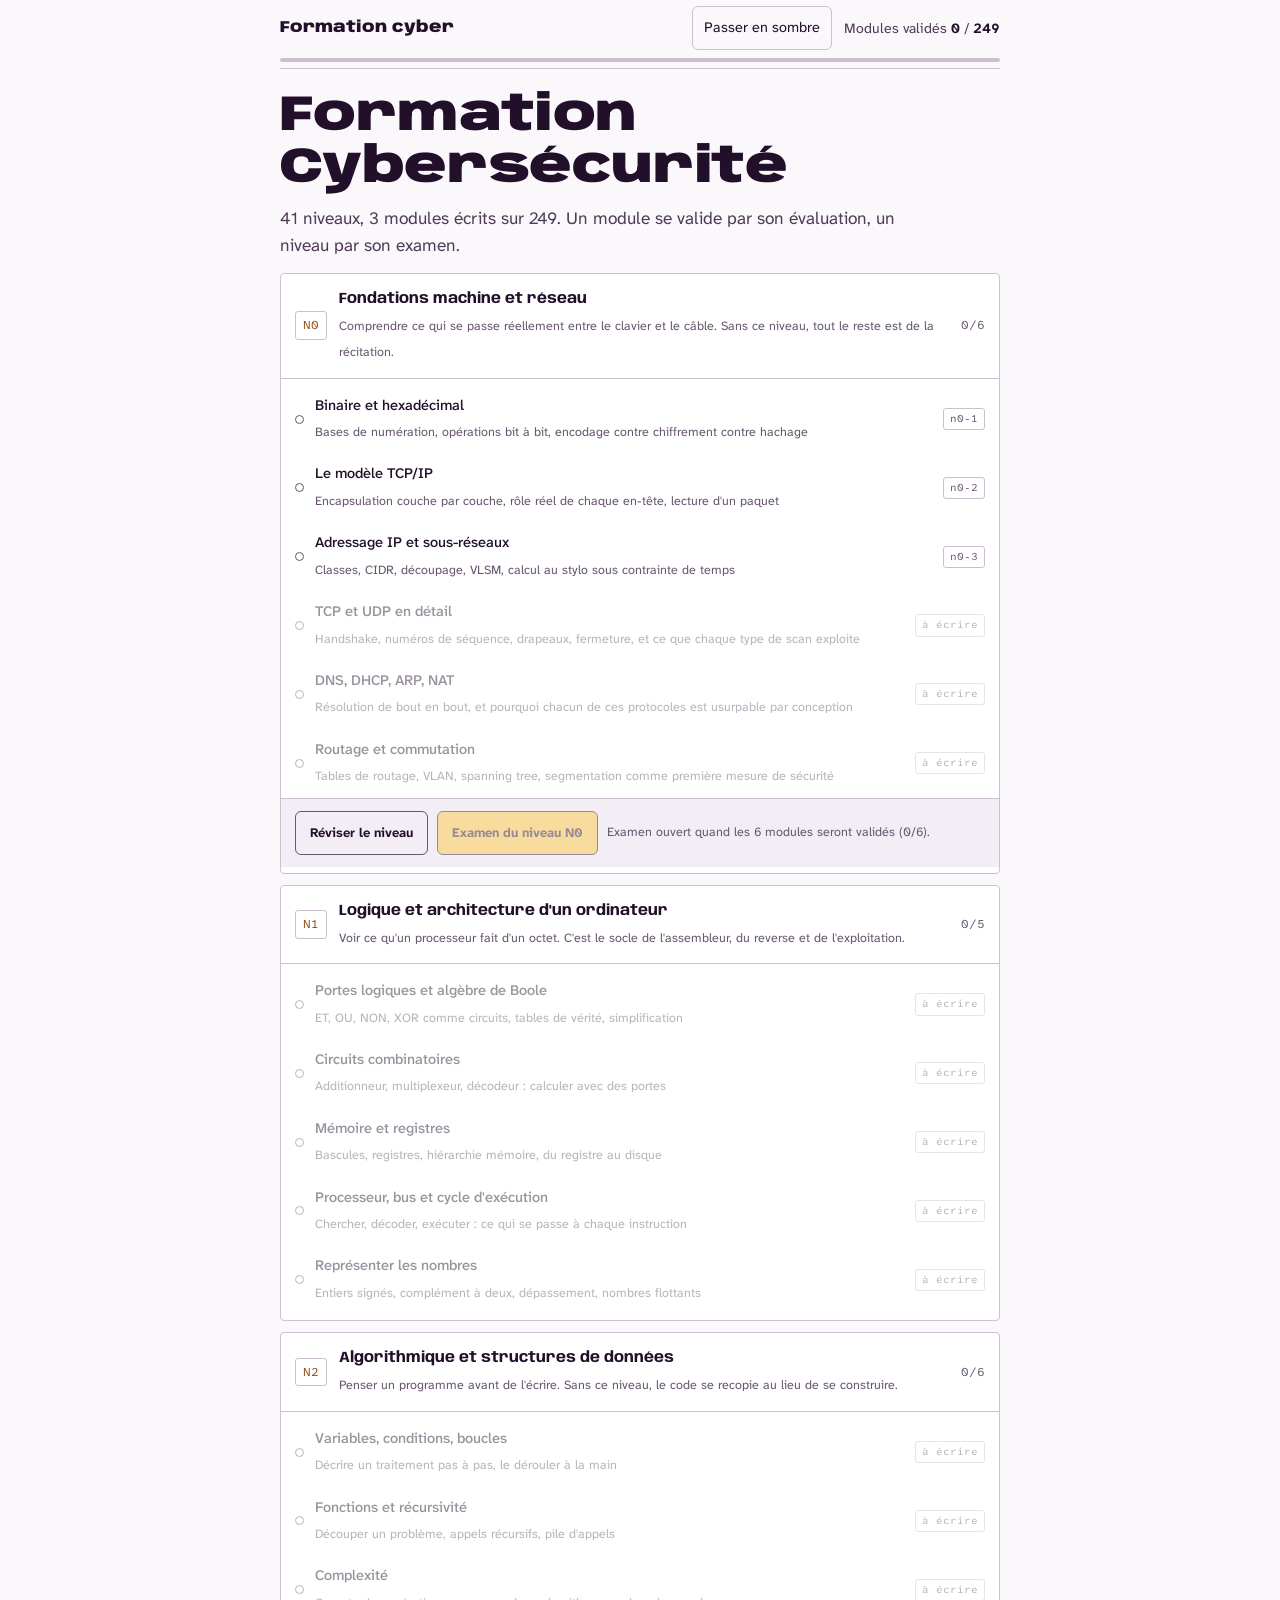
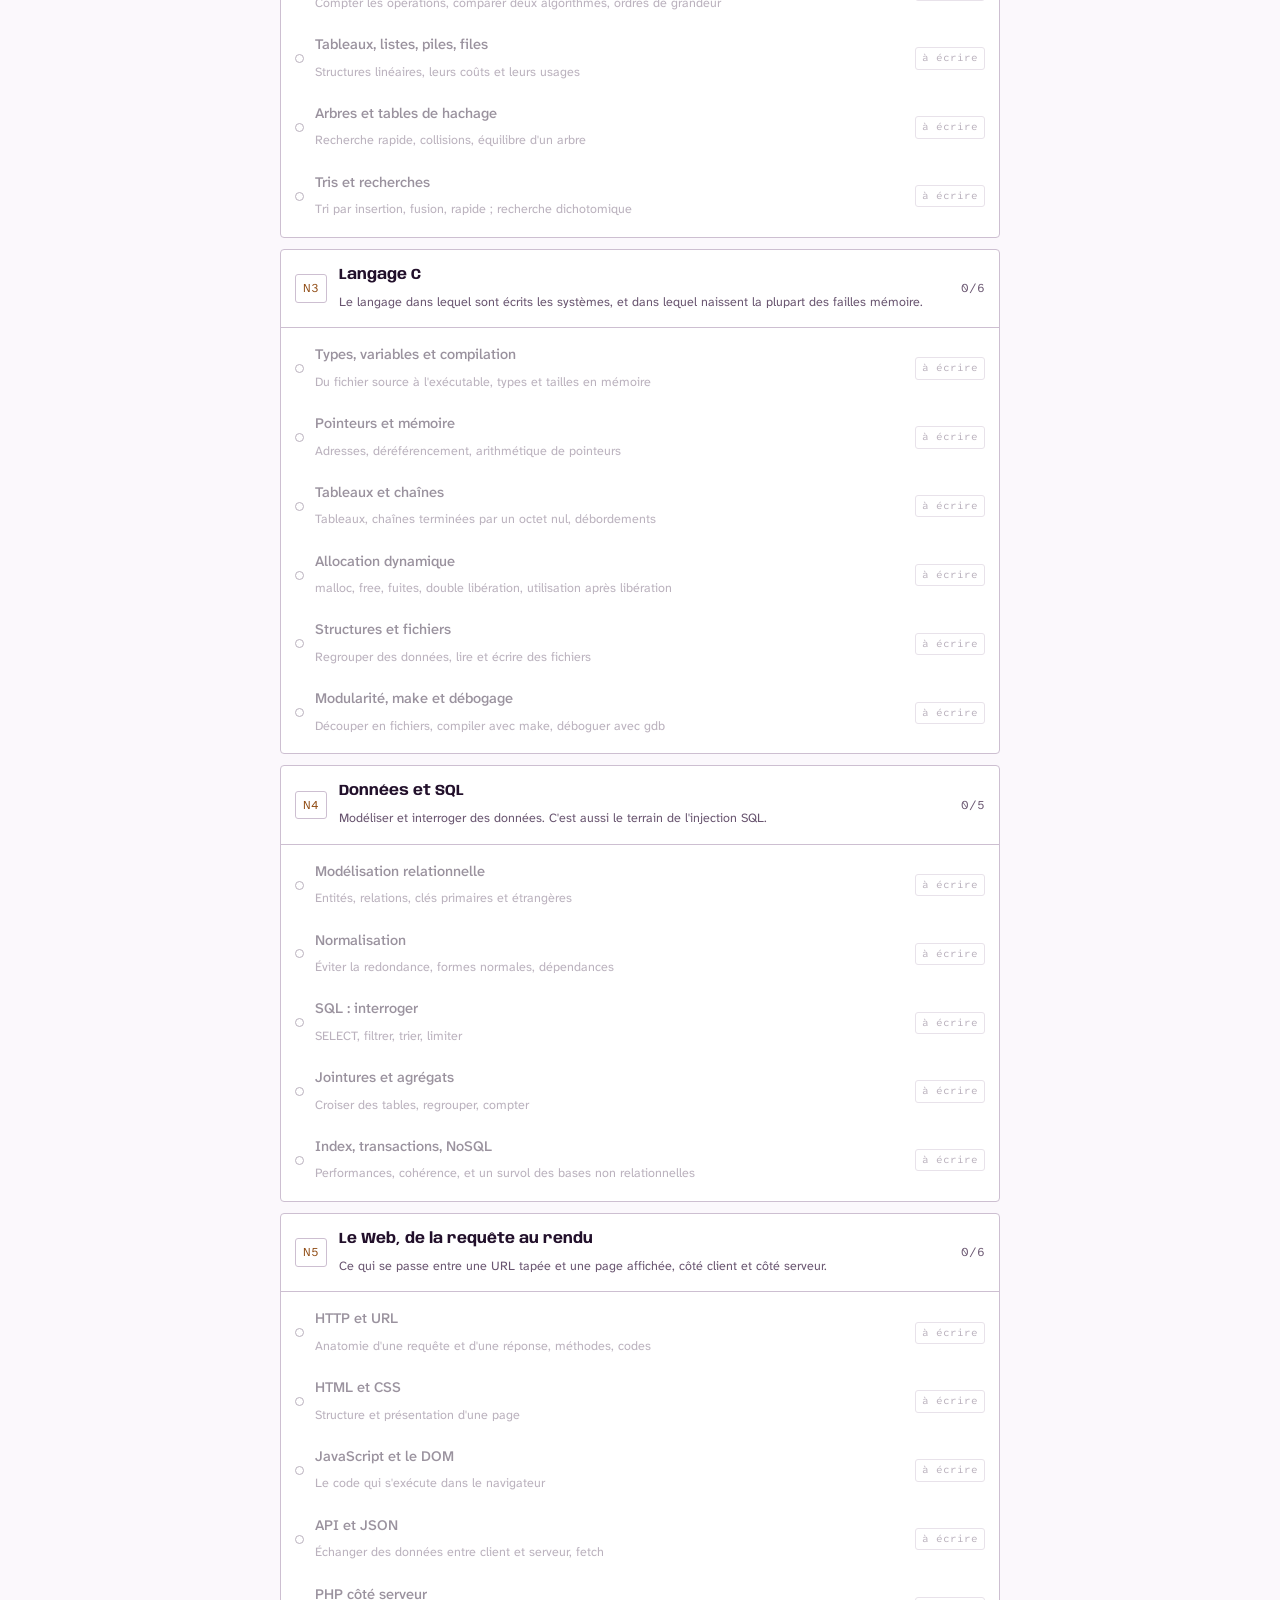
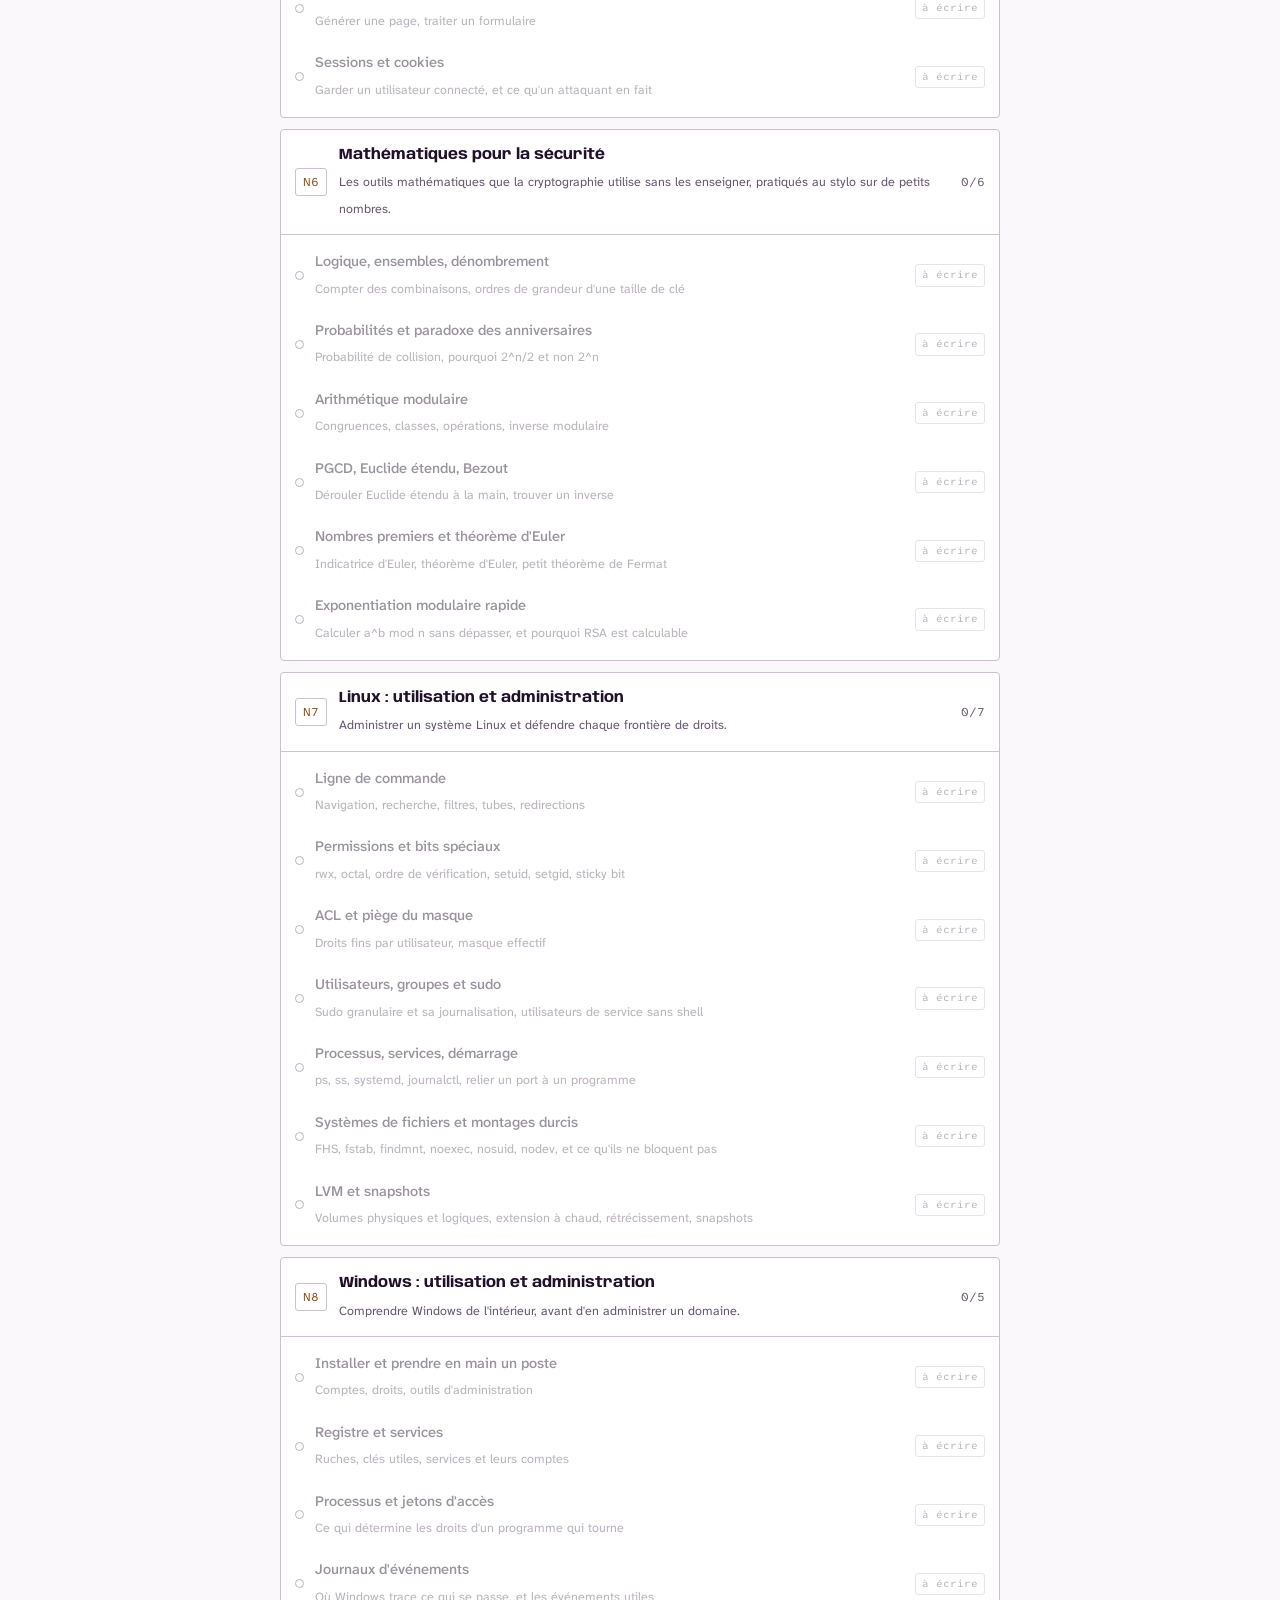
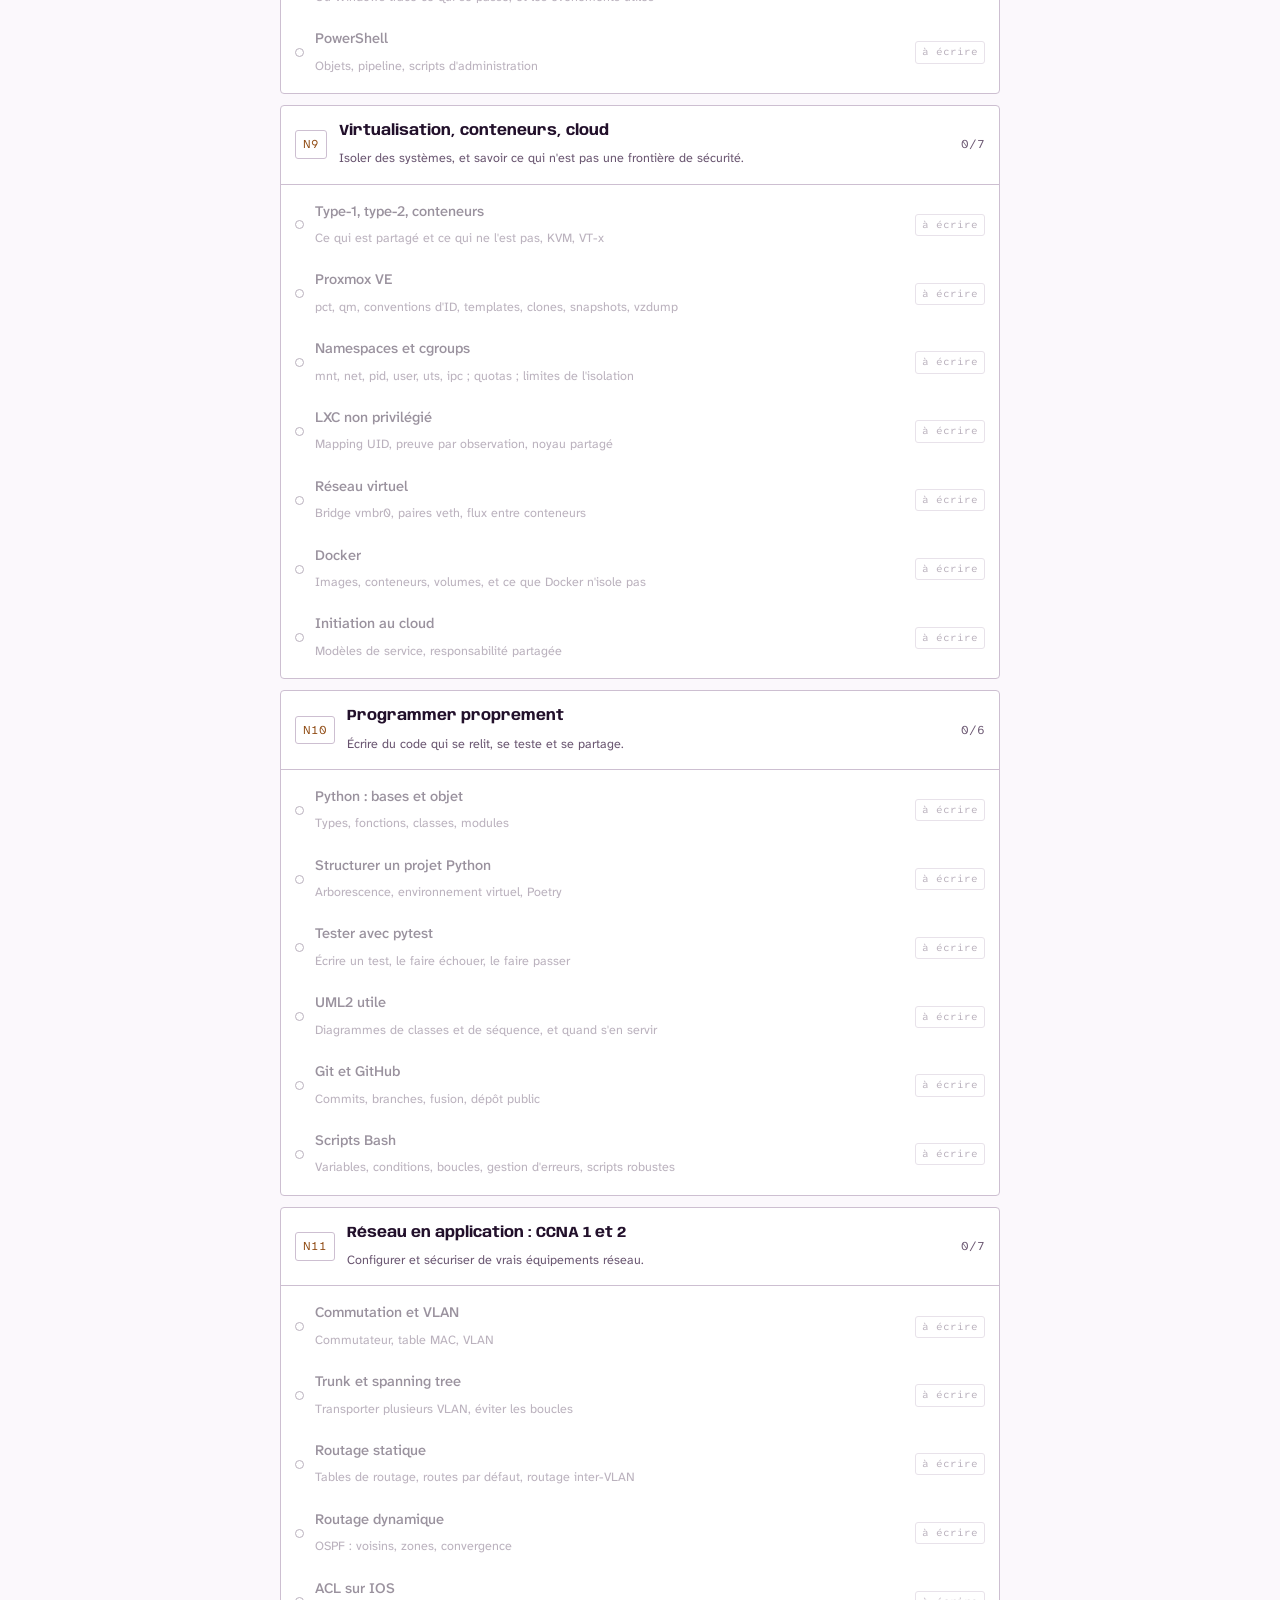
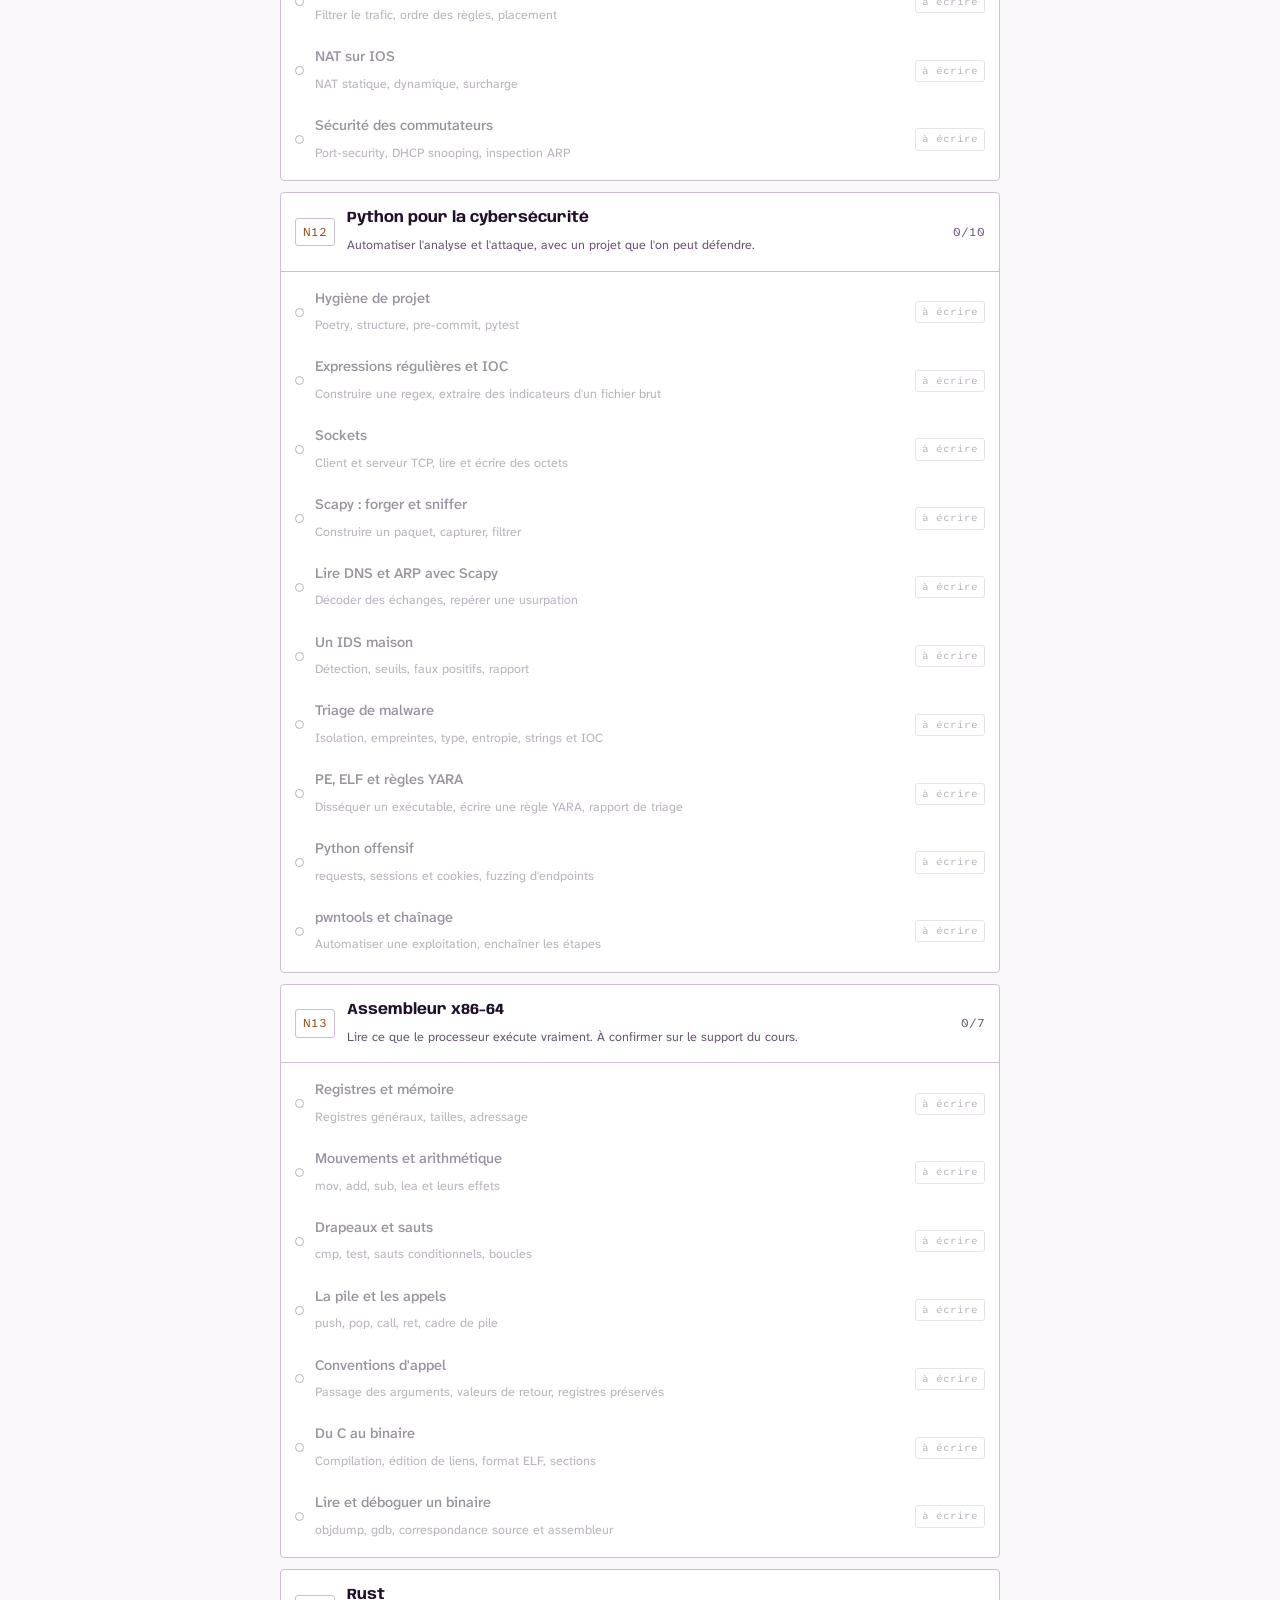
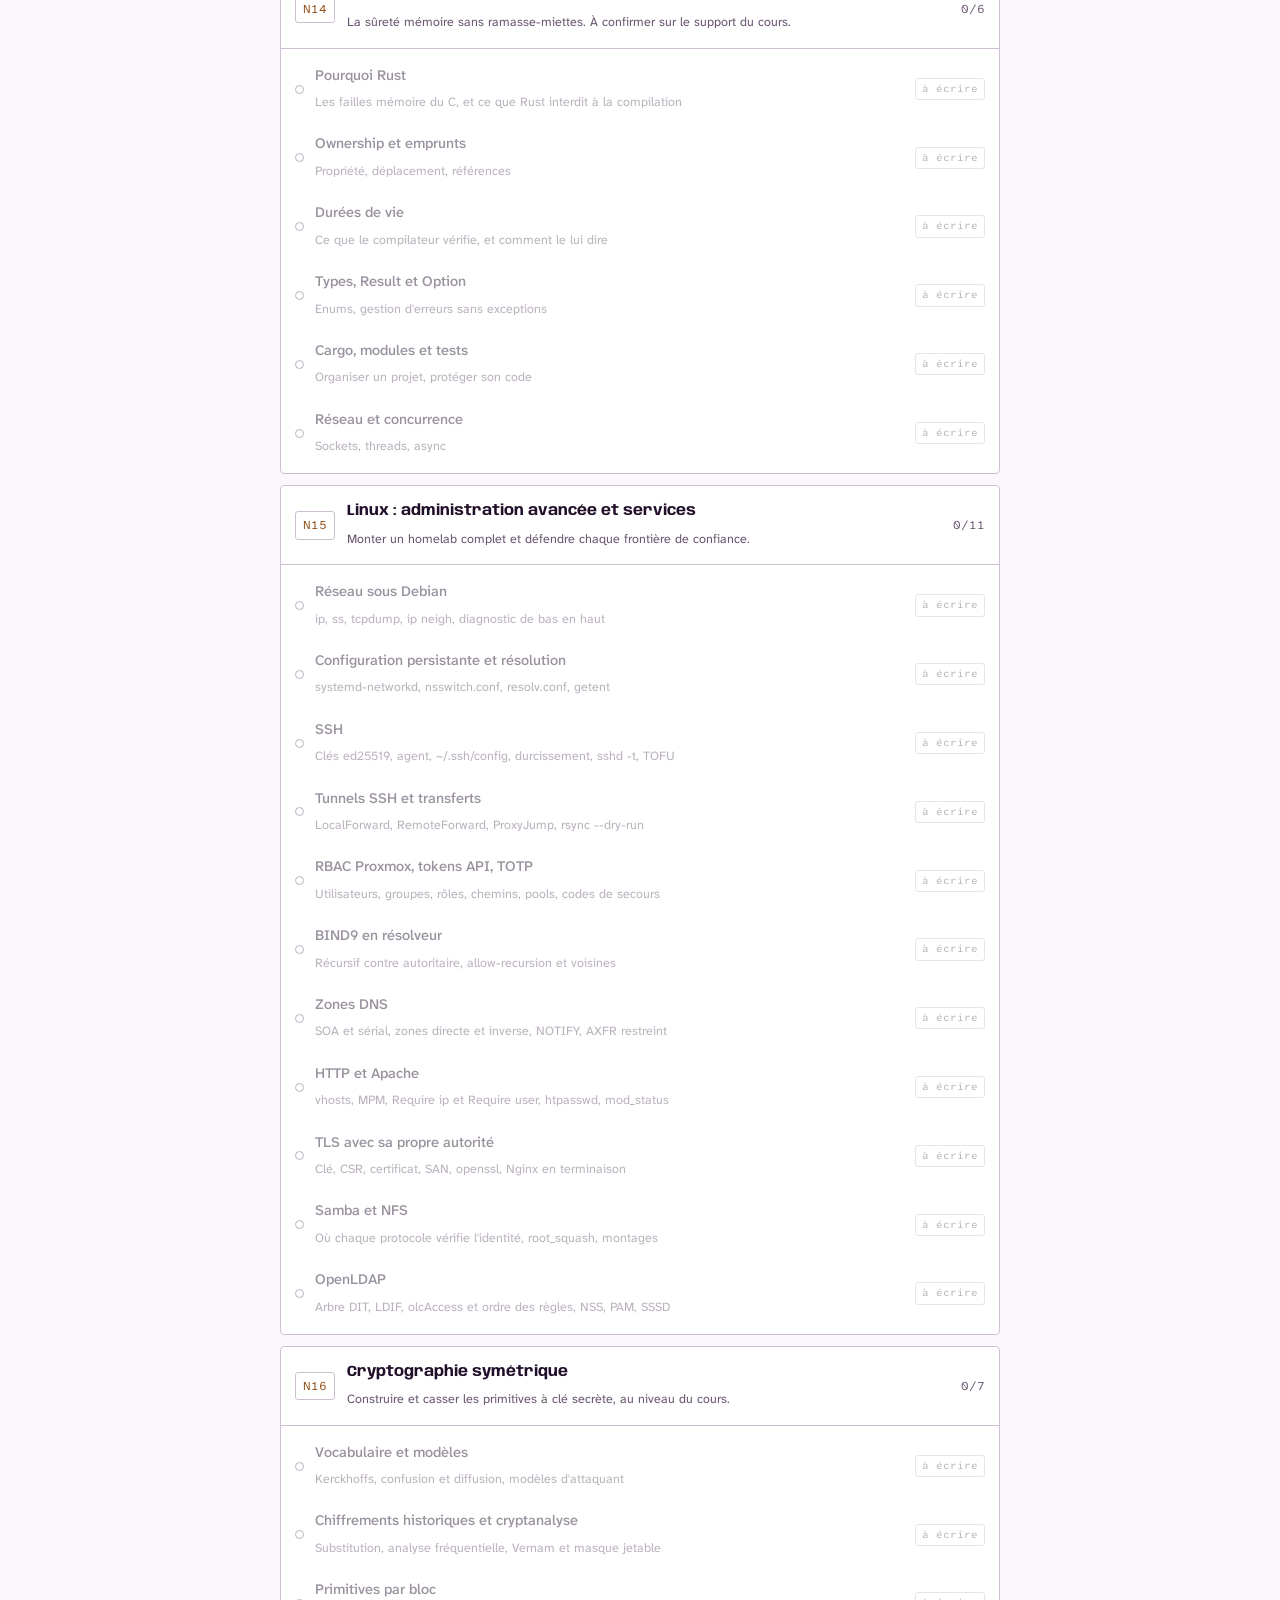
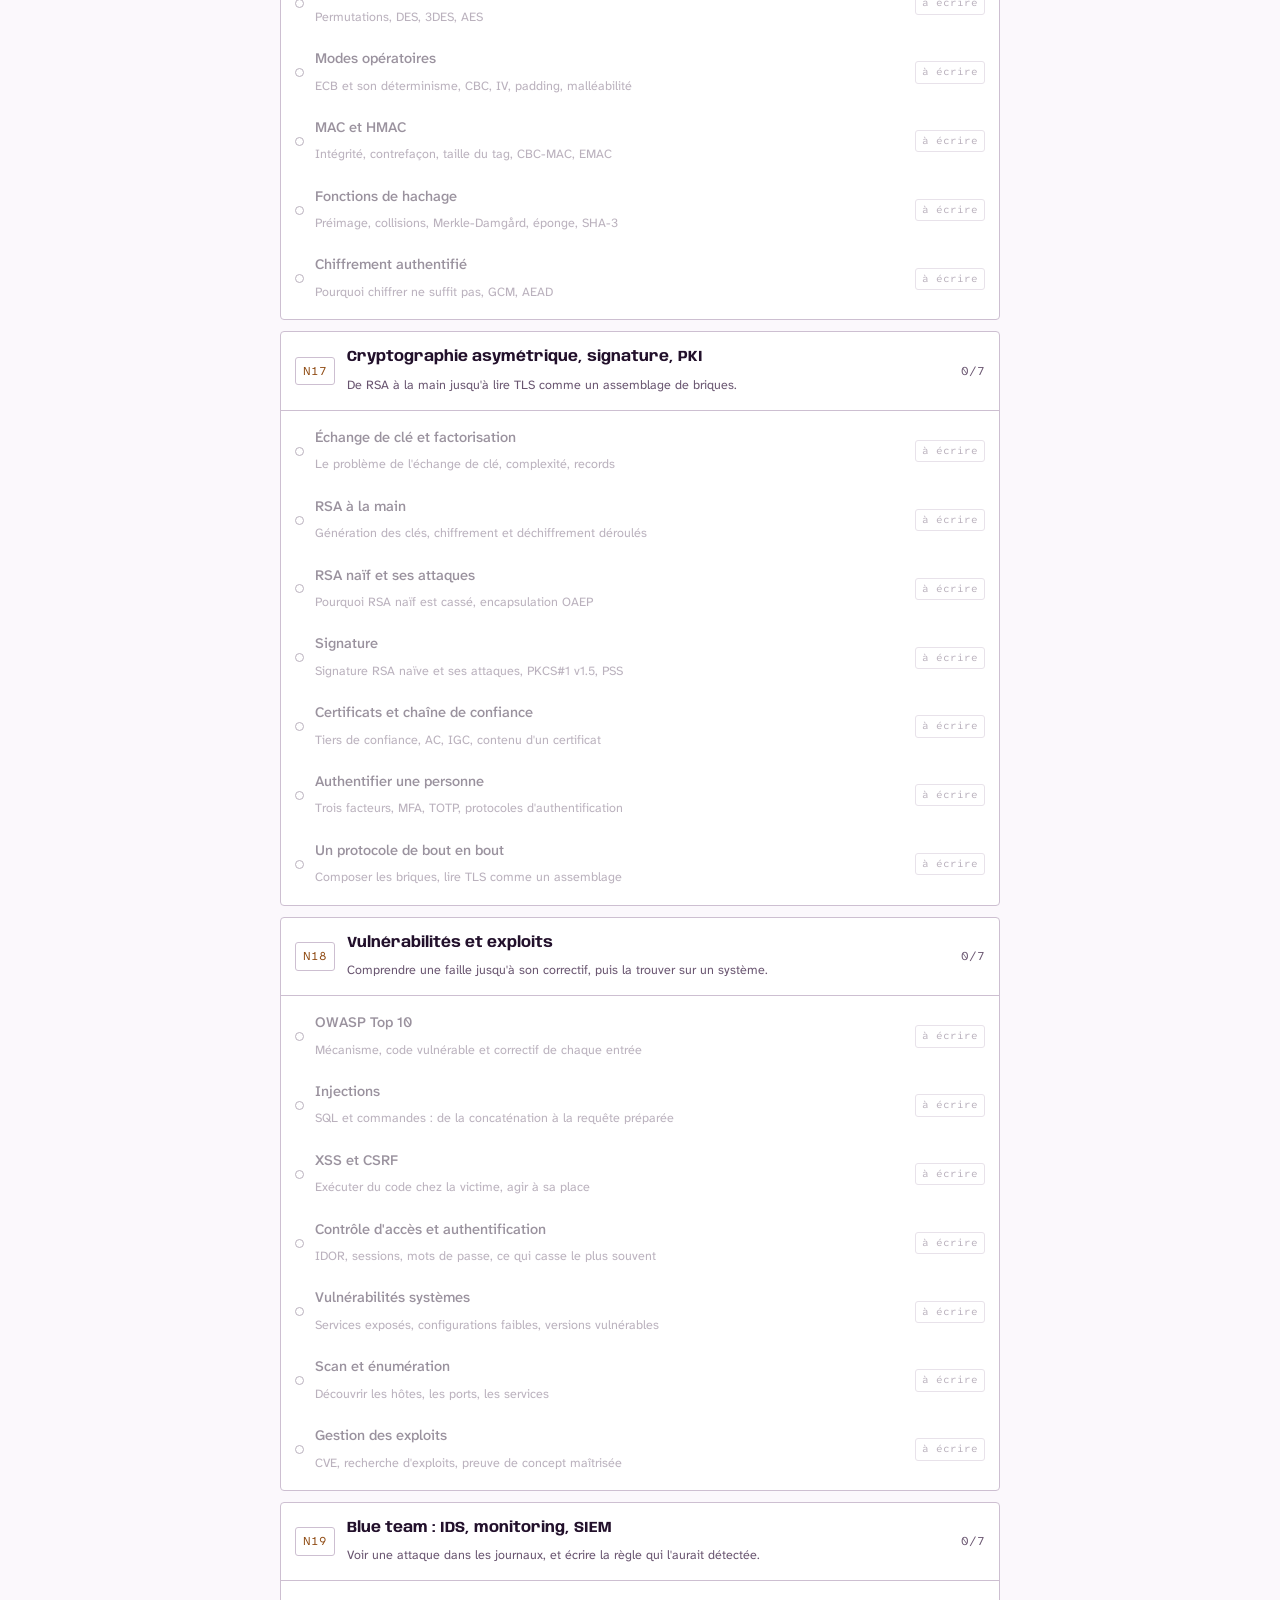
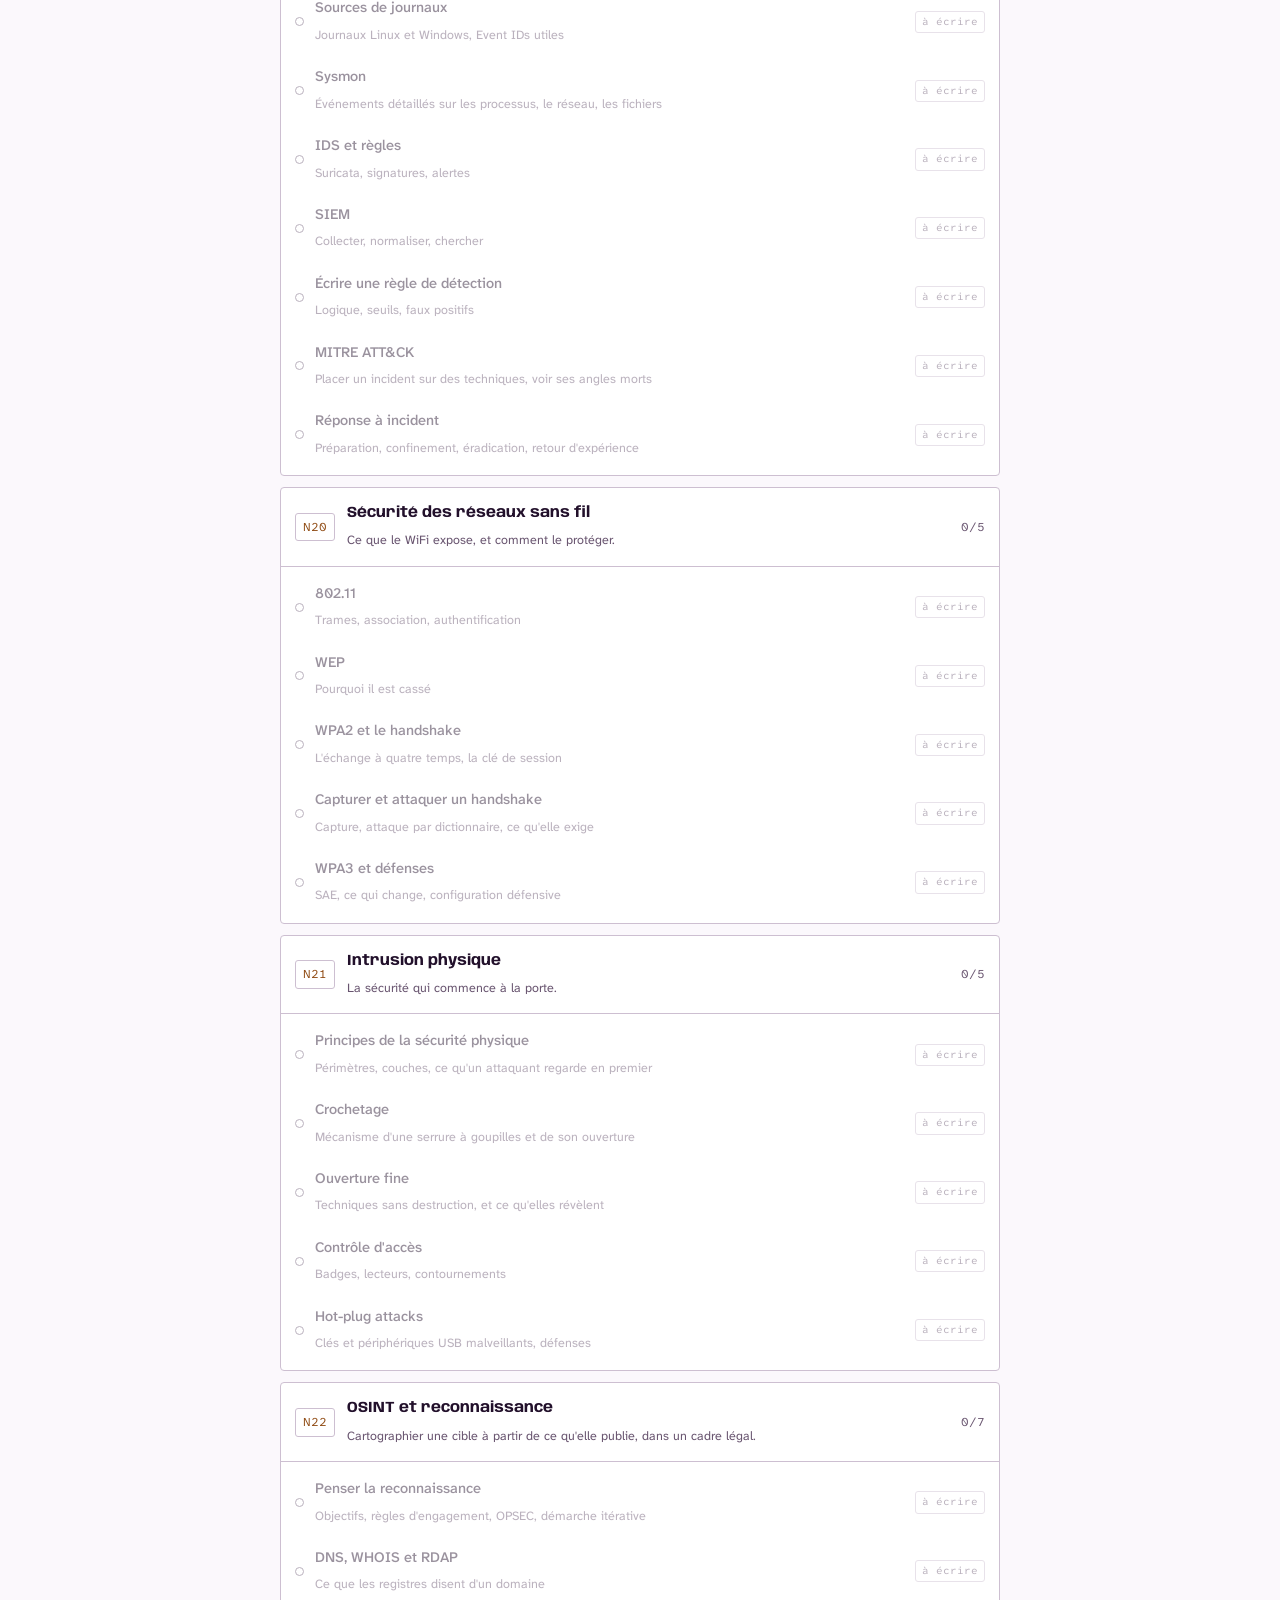
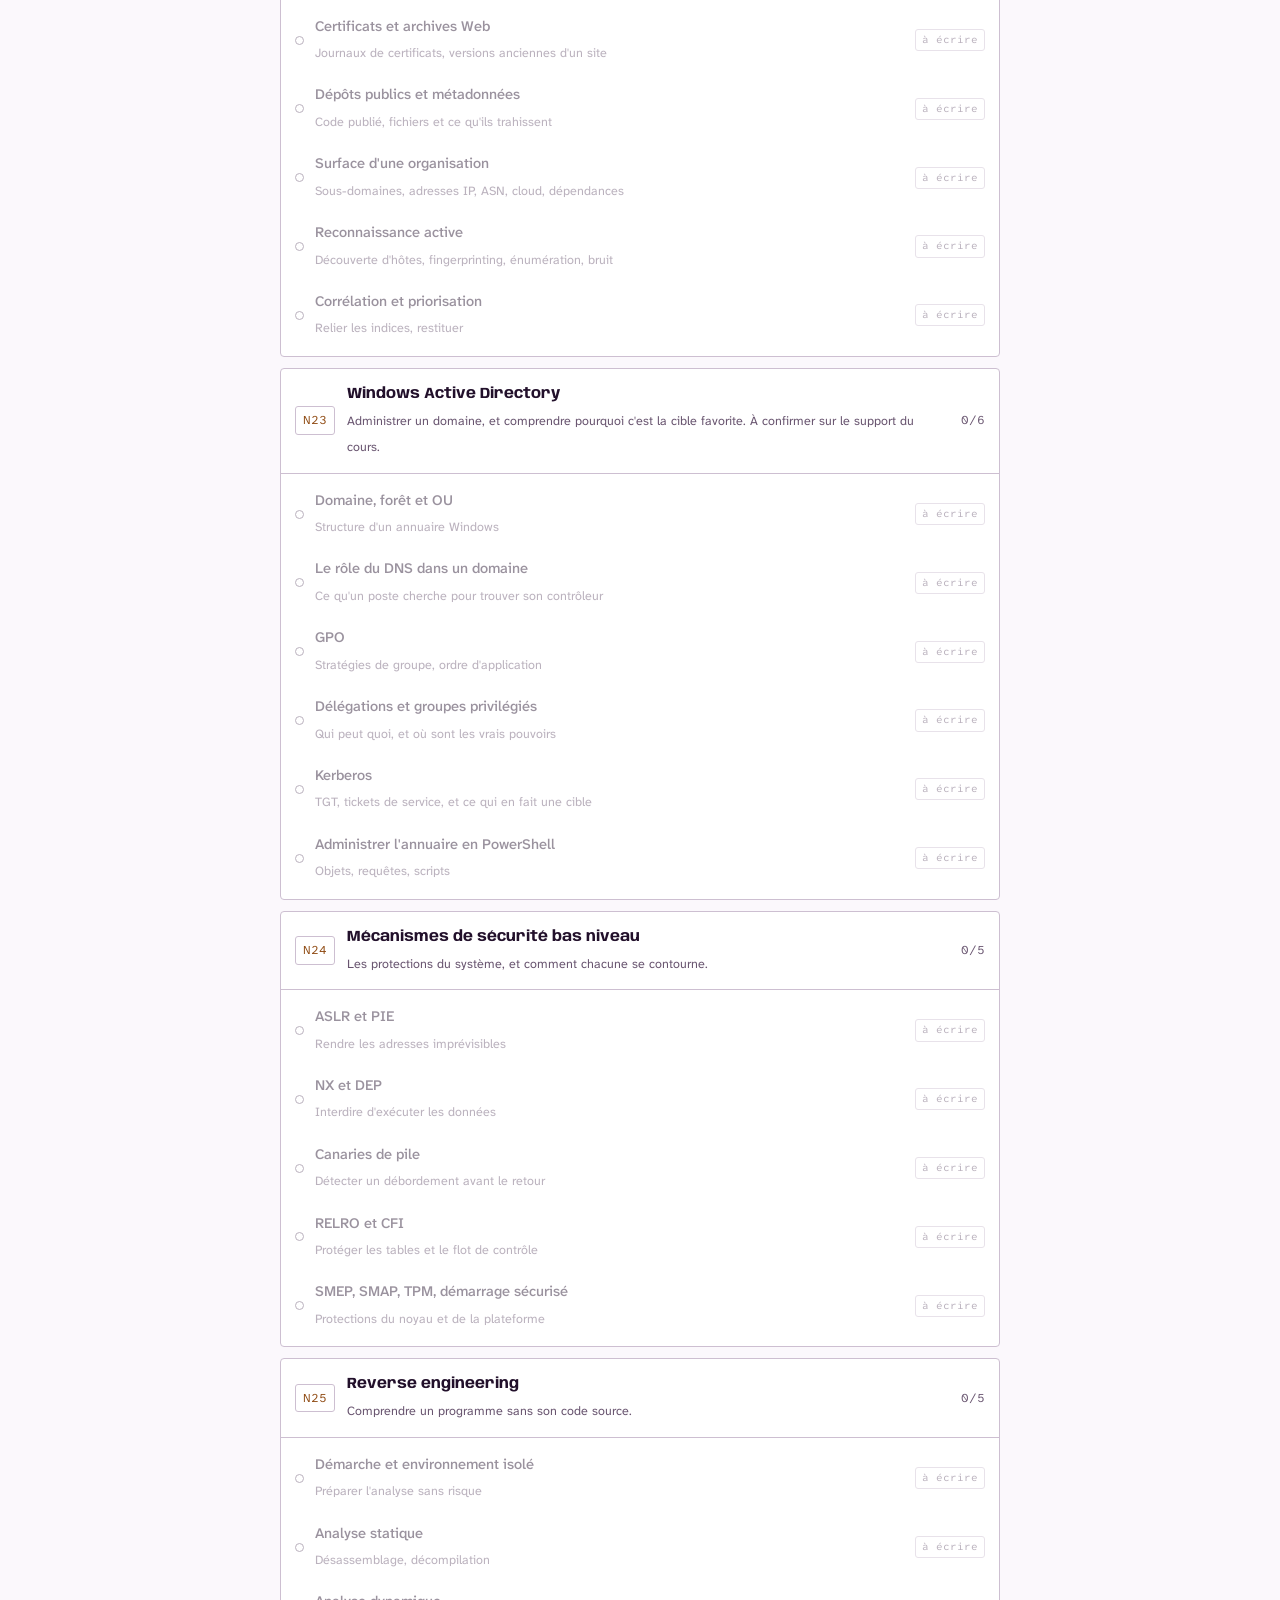
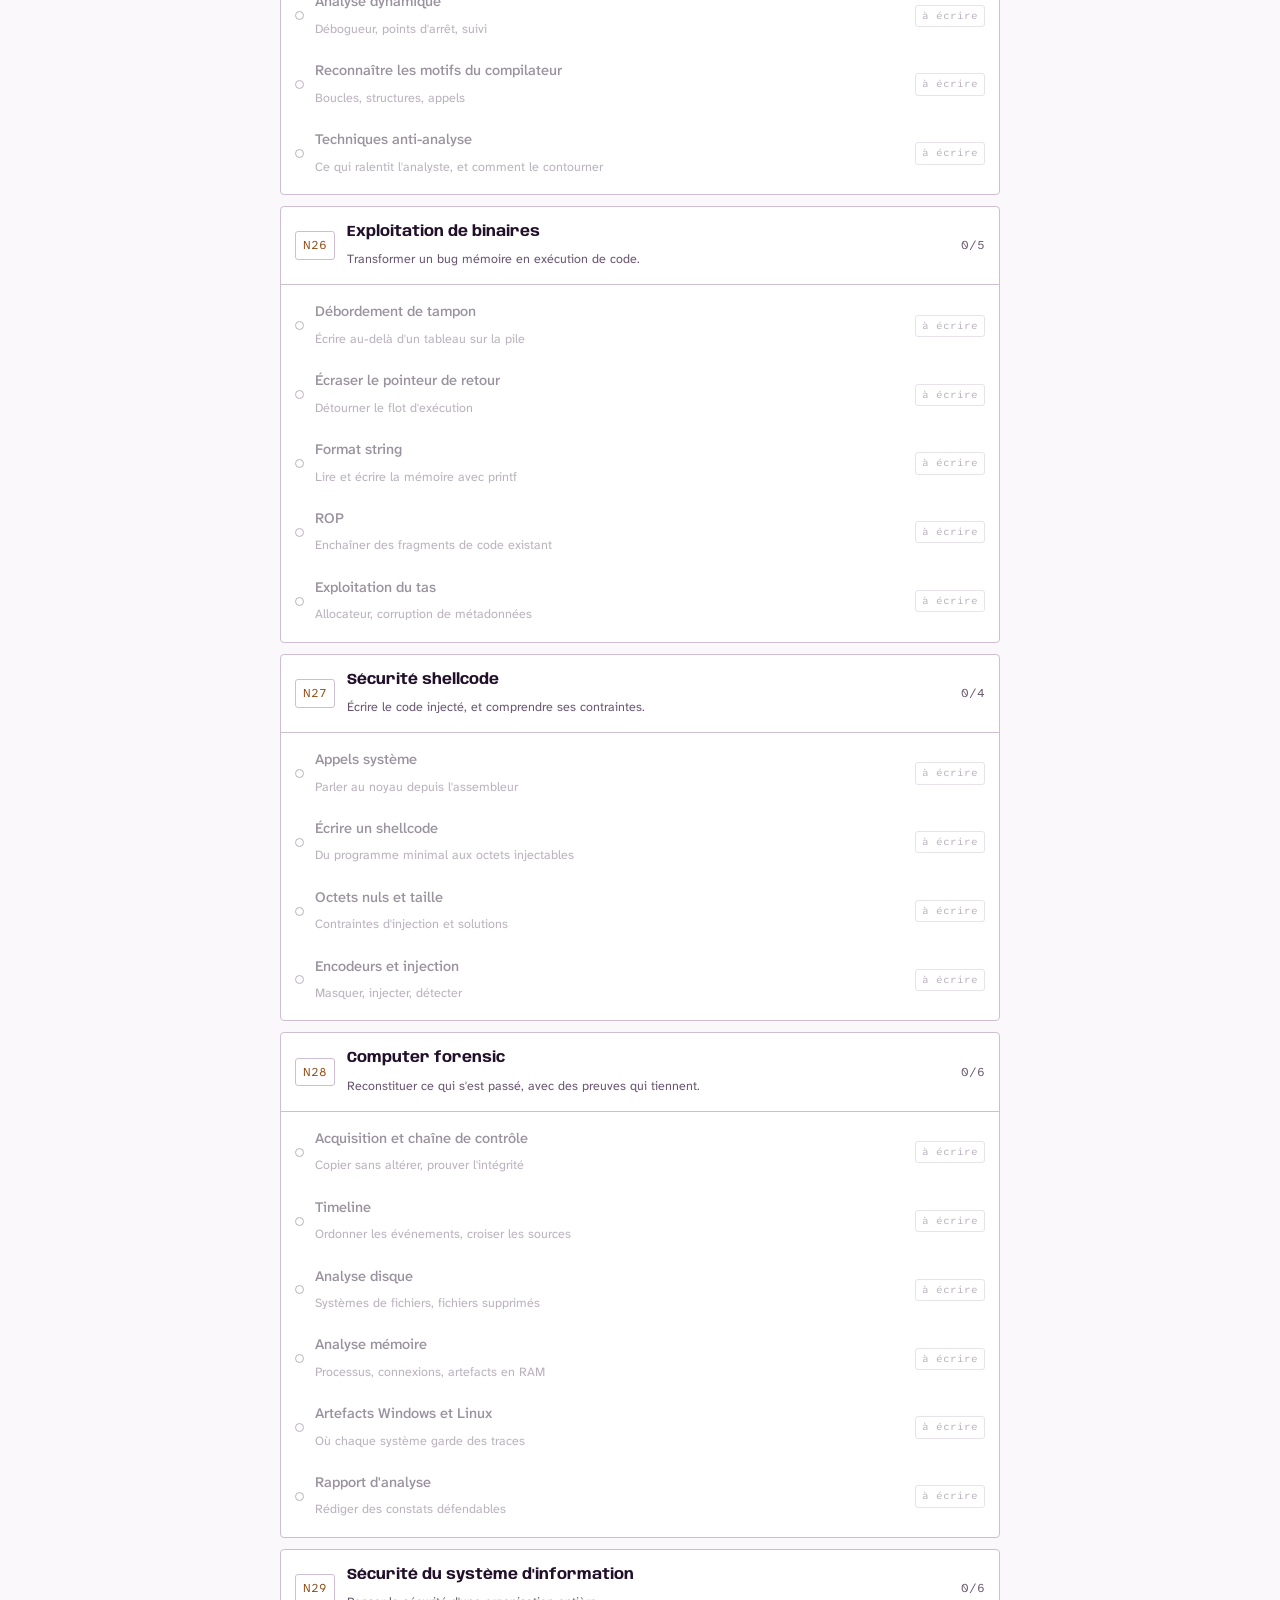
==== app/index.html @ 4963f017 "curriculum v2 : 41 niveaux, schema valide, index des modules au demarrage curriculum.json passe a 41" ====
<!doctype html>
<html lang="fr">
<head>
<meta charset="utf-8">
<meta name="viewport" content="width=device-width,initial-scale=1,viewport-fit=cover">
<title>Formation Cybersécurité</title>
<script>
/* le thème est posé avant le premier affichage */
(function(){
  var t=null; try{t=localStorage.getItem("fc.theme");}catch(e){}
  if(t!=="dark"&&t!=="light"){t=matchMedia("(prefers-color-scheme: light)").matches?"light":"dark";}
  document.documentElement.setAttribute("data-theme",t);
})();
</script>
<style>
@font-face{font-family:"Anybody";src:url("../design/fonts/anybody-latin-standard-normal.woff2") format("woff2");font-weight:100 900;font-stretch:50% 150%;font-display:swap}
@font-face{font-family:"Atkinson Next";src:url("../design/fonts/atkinson-hyperlegible-next-latin-wght-normal.woff2") format("woff2");font-weight:200 800;font-display:swap}
@font-face{font-family:"Atkinson Mono";src:url("../design/fonts/atkinson-hyperlegible-mono-latin-wght-normal.woff2") format("woff2");font-weight:200 800;font-display:swap}
:root,[data-theme="dark"]{
  color-scheme:dark;
  --bg:#2B1530; --vernis:#241029; --panel:#3A2140; --panel-2:#452A4B; --line:#5B3F61;
  --fg:#F7EEF4; --fg-2:#D6C3D6; --muted:#B39DB6; --accent:#FFD23F; --cuivre:#E39A5B;
  --action:#FFD23F; --sur-vif:#22102B; --bord-vif:transparent; --ok:#56E68A; --bad:#FF7A66; --halo:1;
}
[data-theme="light"]{
  color-scheme:light;
  --bg:#FBF8FC; --vernis:#F3EDF5; --panel:#FFFFFF; --panel-2:#F3EDF5; --line:#CDBFD1;
  --fg:#22102B; --fg-2:#4F3B57; --muted:#68546F; --accent:#8F4A12; --cuivre:#A84E18;
  --action:#FFC933; --sur-vif:#22102B; --bord-vif:#22102B; --ok:#0E7A41; --bad:#C42A18; --halo:0;
}
:root{
  --mono:"Atkinson Mono",ui-monospace,Consolas,monospace;
  --sans:"Atkinson Next","Segoe UI",system-ui,sans-serif;
  --display:"Anybody","Arial Black",system-ui,sans-serif;
}
*{box-sizing:border-box}
html,body{margin:0;padding:0}
body{background:var(--bg);color:var(--fg);font-family:var(--sans);line-height:1.62;padding-inline:16px;padding-block:0 60px;-webkit-font-smoothing:antialiased}
.wrap{max-width:700px;margin:0 auto}
img{max-width:100%}
[hidden]{display:none!important}

.top{position:sticky;top:0;z-index:30;background:var(--bg);border-bottom:1px solid var(--line);padding-block:11px;margin-bottom:22px;display:flex;align-items:center;gap:12px;flex-wrap:wrap}
.brand{font-family:var(--display);font-weight:700;font-size:14.5px;letter-spacing:.02em;cursor:pointer;background:none;border:0;color:var(--fg);padding:0;margin-right:auto}
.brand span{color:var(--accent)}
.mini{font-family:var(--mono);font-size:11.5px;color:var(--muted)}
.mini b{color:var(--fg);font-variant-numeric:tabular-nums}
.gbar{height:3px;background:var(--line);border-radius:2px;overflow:hidden;flex:1 0 100%;margin-top:2px}
.gbar i{display:block;height:100%;background:var(--accent);width:0;transition:width .35s ease}

h1{font-family:var(--display);font-weight:700;font-size:clamp(25px,6vw,34px);line-height:1.15;margin:2px 0 8px;text-wrap:balance}
h2{font-family:var(--display);font-weight:600;font-size:19px;margin:36px 0 10px;text-wrap:balance}
h2 .n{font-family:var(--mono);font-size:12px;color:var(--accent);display:block;letter-spacing:.09em;margin-bottom:3px;font-weight:400}
h3{font-family:var(--display);font-weight:600;font-size:15.5px;margin:22px 0 7px}
p{margin:0 0 13px}
strong{font-weight:700;color:var(--fg)}
code{font-family:var(--mono);font-size:.92em;background:var(--vernis);padding:1.5px 5px;border-radius:3px;color:var(--fg);overflow-wrap:anywhere}
.sub{font-size:15px;color:var(--muted);margin:0 0 22px;max-width:58ch}
.why{background:var(--panel);border:1px solid var(--line);border-left:2px solid var(--accent);border-radius:3px;padding:14px 15px;margin:0 0 26px;font-size:14.5px}
.note{border-left:2px solid var(--line);padding-left:13px;color:var(--muted);font-size:14px;margin:18px 0}
pre{font-family:var(--mono);font-size:12.5px;line-height:1.75;background:var(--vernis);border:1px solid var(--line);border-radius:3px;padding:13px;overflow-x:auto;margin:0 0 16px;color:var(--fg);white-space:pre}
pre b{color:var(--accent);font-weight:500}
pre .c{color:var(--muted)}
.tscroll{overflow-x:auto;margin-bottom:16px}
table{border-collapse:collapse;font-family:var(--mono);font-size:12.5px;width:100%}
th,td{border:1px solid var(--line);padding:7px 9px;text-align:left;font-variant-numeric:tabular-nums}
th{background:var(--panel-2);color:var(--muted);font-weight:500;font-size:11.5px;letter-spacing:.05em;text-transform:uppercase}

/* sommaire */
.lvl{background:var(--panel);border:1px solid var(--line);border-radius:4px;margin-bottom:11px;overflow:hidden}
.lvl.cur{border-color:var(--accent)}
.lhead{display:flex;align-items:center;gap:12px;width:100%;background:none;border:0;color:var(--fg);font:inherit;text-align:left;padding:14px;cursor:pointer}
.num{font-family:var(--mono);font-size:12px;color:var(--accent);border:1px solid var(--line);border-radius:3px;padding:4px 7px;flex:none}
.lhead .tx{flex:1;min-width:0}
.lhead strong{display:block;font-family:var(--display);font-size:15px}
.lhead em{font-style:normal;font-size:12.5px;color:var(--muted)}
.lhead .pc{font-family:var(--mono);font-size:12px;color:var(--muted);flex:none;font-variant-numeric:tabular-nums}
.lbody{border-top:1px solid var(--line);padding:6px 0}
.mrow{display:flex;align-items:center;gap:11px;width:100%;background:none;border:0;color:var(--fg);font:inherit;text-align:left;padding:10px 14px;cursor:pointer;min-width:0}
.mrow:hover{background:var(--panel-2)}
.mrow .dot{width:9px;height:9px;border-radius:50%;border:1px solid var(--muted);flex:none}
.mrow.ok .dot{background:var(--ok);border-color:var(--ok)}
.mrow.missing{opacity:.45;cursor:default}
.mrow .mt{min-width:0;flex:1}
.mrow .mt b{display:block;font-weight:500;font-size:14.5px}
.mrow .mt em{font-style:normal;font-size:12.5px;color:var(--muted)}
.mrow .tag{font-family:var(--mono);font-size:10.5px;color:var(--muted);border:1px solid var(--line);border-radius:3px;padding:2px 6px;flex:none}

/* exercices */
.ex{background:var(--panel);border:1px solid var(--line);border-radius:4px;padding:16px 15px;margin:22px 0}
.tag-ex{font-family:var(--mono);font-size:11px;letter-spacing:.09em;text-transform:uppercase;color:var(--accent);margin:0 0 9px}
.given{font-family:var(--mono);font-size:19px;color:var(--accent);padding:6px 0;word-break:break-all}
.conv{display:flex;flex-wrap:wrap;gap:10px;margin-bottom:12px}
.cell{display:flex;flex-direction:column;gap:4px;min-width:0;flex:1 1 150px}
.cell span{font-family:var(--mono);font-size:11px;letter-spacing:.05em;text-transform:uppercase;color:var(--muted)}
.cell input{font-family:var(--mono);font-size:16px;min-height:44px;background:var(--vernis);color:var(--fg);border:1px solid var(--line);border-radius:3px;padding:9px 10px;width:100%}
.cell input.good{border-color:var(--ok)} .cell input.bad{border-color:var(--bad)}
.opts{display:flex;flex-direction:column;gap:8px}
.opt{display:flex;gap:10px;align-items:flex-start;text-align:left;background:var(--panel-2);border:1px solid var(--line);border-radius:3px;padding:10px 12px;color:var(--fg);font:inherit;font-size:14px;cursor:pointer;min-width:0}
.opt:hover:not(:disabled){border-color:var(--muted)}
.opt:disabled{cursor:default}
.opt .k{font-family:var(--mono);font-size:12px;color:var(--muted);flex:none;padding-top:1px}
.opt.good{border-color:var(--ok);background:color-mix(in srgb,var(--ok) 12%,transparent)} .opt.good .k{color:var(--ok)}
.opt.bad{border-color:var(--bad);background:color-mix(in srgb,var(--bad) 12%,transparent)} .opt.bad .k{color:var(--bad)}
.corr{margin-top:13px;padding:13px 14px;border-radius:3px;background:var(--panel-2);border:1px solid var(--line);font-size:14px}
.corr[data-ok="1"]{border-left:2px solid var(--ok)}
.corr[data-ok="0"]{border-left:2px solid var(--bad)}
.corr h4{font-family:var(--display);font-size:13px;margin:0 0 7px}
.corr p:last-child{margin-bottom:0}

button.act{font-family:var(--sans);font-size:1rem;font-weight:700;background:var(--action);color:var(--sur-vif);border:1.5px solid var(--bord-vif);border-radius:6px;padding:9px 17px;min-height:44px;cursor:pointer}
button.act.ghost{background:transparent;color:var(--fg);border:1.5px solid var(--muted)}
button.act:hover{filter:brightness(1.08)}
.row{display:flex;gap:9px;flex-wrap:wrap;margin-top:12px}
button:focus-visible,input:focus-visible,summary:focus-visible{outline:3px solid var(--fg);outline-offset:2px}

.eval{border:1px solid var(--accent);border-radius:4px;padding:18px 16px;margin:40px 0 0;background:var(--panel)}
.big{font-family:var(--display);font-size:40px;font-weight:700;color:var(--accent);font-variant-numeric:tabular-nums;text-align:center}
.gate{text-align:center;font-size:14px;color:var(--muted);margin:6px 0 0}
.pbar{height:3px;background:var(--line);border-radius:2px;overflow:hidden;margin:14px 0 18px}
.pbar i{display:block;height:100%;background:var(--accent)}
.err{background:var(--panel);border:1px solid var(--bad);border-left:2px solid var(--bad);border-radius:3px;padding:14px;font-size:14px}
footer{margin-top:34px;font-size:12px;color:var(--muted);font-family:var(--mono);border-top:1px solid var(--line);padding-top:14px}
@media (prefers-reduced-motion:reduce){*{transition:none!important}}

/* révision et examen de niveau */
.lfoot{display:flex;gap:9px;flex-wrap:wrap;padding:12px 14px;border-top:1px solid var(--line);background:var(--panel-2)}
.lfoot .act{font-size:13px;padding:8px 14px}
.lfoot .act[disabled]{opacity:.45;cursor:not-allowed;filter:none}
.lfoot .info{font-size:12.5px;color:var(--muted);align-self:center}
.mrow.locked{opacity:.45;cursor:not-allowed}
.tabs{display:flex;gap:8px;margin:0 0 18px}
.tabs .act{font-size:13px;padding:8px 14px}
.card{background:var(--panel);border:1px solid var(--line);border-radius:4px;padding:22px 18px;margin:0 0 14px;min-height:150px}
.card .src{font-family:var(--mono);font-size:11px;letter-spacing:.06em;text-transform:uppercase;color:var(--muted);margin:0 0 10px}
.card .recto{font-size:17px;margin:0 0 14px}
.card .verso{font-size:15px;border-top:1px solid var(--line);padding-top:14px;color:var(--fg)}
.boxes{font-family:var(--mono);font-size:12px;color:var(--muted);margin:0 0 14px}
.fiche h3{margin-top:26px}
.fiche dl{margin:0}
.fiche dt{font-weight:700;color:var(--fg);margin-top:12px}
.fiche dd{margin:3px 0 0;color:var(--muted)}
.recap{margin-top:22px}
.recap .corr{margin-bottom:12px}
</style>
<link rel="stylesheet" href="etapes.css">
</head>
<body>
<div class="wrap">
  <div class="top">
    <button class="brand" id="home">Formation cyber</button>
    <button class="bascule-theme" id="b-theme" type="button"></button>
    <div class="mini">Modules validés <b id="g-done">0</b> / <b id="g-tot">0</b></div>
    <div class="gbar"><i id="g-bar"></i></div>
  </div>
  <div id="view"></div>
  <footer id="foot">Progression locale. Ouvrir avec un petit serveur : <code>python3 -m http.server</code> à la racine du projet.</footer>
</div>

<script src="activites.js"></script>
<script src="etapes.js"></script>
<script>
(function(){
  const b=document.getElementById("b-theme"),r=document.documentElement;
  const peindre=()=>{b.textContent=r.dataset.theme==="dark"?"Passer en clair":"Passer en sombre";};
  b.onclick=()=>{r.dataset.theme=r.dataset.theme==="dark"?"light":"dark";try{localStorage.setItem("fc.theme",r.dataset.theme);}catch(e){}peindre();};
  peindre();
})();
</script>
<script>
/* ============================================================
   MOTEUR — ne contient aucun contenu de cours.
   Le contenu vit dans curriculum.json et modules/<id>.json
   ============================================================ */

const R=n=>Math.floor(Math.random()*n);
const bin8=n=>n.toString(2).padStart(8,"0");
const grp=b=>b.slice(0,4)+" "+b.slice(4);
const hex2=n=>n.toString(16).toUpperCase().padStart(2,"0");
const norm=s=>String(s).replace(/\s+/g,"").toUpperCase();
const ipInt=ip=>ip.split(".").reduce((a,o)=>(a*256)+(+o),0)>>>0;
const intIp=n=>[n>>>24,(n>>>16)&255,(n>>>8)&255,n&255].join(".");
const esc=s=>String(s).replace(/&(?![a-z]+;|#)/g,"&amp;");

/* ---------- état ---------- */
const KEY="formation.cyber.v1";
let prog={};
try{const r=localStorage.getItem(KEY); if(r) prog=JSON.parse(r)||{};}catch(e){}
function save(){try{localStorage.setItem(KEY,JSON.stringify(prog))}catch(e){}}

let CUR=null, INDEX=[];

/* ============================================================
   GÉNÉRATEURS D'EXERCICES
   Chacun retourne {prompt, given, fields[], answers{}, explain(ok)}
   Pour en ajouter un : écrire make<Nom>() puis l'inscrire dans GENERATORS.
   ============================================================ */

function makeConvBin(){
  const n=R(256);
  return {
    prompt:"Convertis ce nombre décimal en binaire sur 8 bits.",
    given:String(n),
    fields:[{k:"b",label:"Binaire",ph:"0000 0000"}],
    answers:{b:bin8(n)},
    norm:v=>norm(v),
    explain(){
      let s="",rest=n;
      [128,64,32,16,8,4,2,1].forEach(p=>{
        if(rest>=p){s+=`${String(rest).padStart(3)} − <b>${String(p).padStart(3)}</b> = ${String(rest-p).padStart(3)}   → <b>1</b>\n`;rest-=p;}
        else{s+=`${String(rest).padStart(3)}   (${p} > reste)      → <b>0</b>\n`;}
      });
      return `<pre>${s}\n${n} = <b>${grp(bin8(n))}</b></pre>`;
    }
  };
}

function makeConvTriple(){
  const n=R(256);
  const from=["bin","hex","dec"][R(3)];
  const shown= from==="bin"?grp(bin8(n)) : from==="hex"?"0x"+hex2(n) : String(n);
  return {
    prompt:"Donne les trois écritures de cet octet.",
    given:shown,
    fields:[{k:"d",label:"Décimal",ph:"0-255"},{k:"b",label:"Binaire",ph:"0000 0000"},{k:"h",label:"Hexa",ph:"00"}],
    answers:{d:String(n),b:bin8(n),h:hex2(n)},
    norm:(v,k)=>k==="h"?norm(v).replace(/^0X/,""):norm(v),
    explain(){
      const b=bin8(n);
      return `<p>Décimal <b>${n}</b> · Binaire <b>${grp(b)}</b> · Hexa <b>0x${hex2(n)}</b></p>
      <pre>Nibble haut : ${b.slice(0,4)} = ${parseInt(b.slice(0,4),2)} = <b>${hex2(n)[0]}</b>
Nibble bas  : ${b.slice(4)} = ${parseInt(b.slice(4),2)} = <b>${hex2(n)[1]}</b></pre>
      <p>Chaque groupe de 4 bits se traduit indépendamment. Aucun calcul sur l'octet entier n'est nécessaire.</p>`;
    }
  };
}

function makeBitop(){
  const op=["ET","OU","XOR"][R(3)], a=R(256), b=R(256);
  const r= op==="ET"?(a&b): op==="OU"?(a|b):(a^b);
  const rule={ET:"1 seulement si les deux bits valent 1",OU:"1 si au moins un bit vaut 1",XOR:"1 si les deux bits diffèrent"}[op];
  return {
    prompt:`Applique l'opération ${op} bit à bit entre ces deux octets.`,
    given:`${a} ${op} ${b}`,
    fields:[{k:"r",label:"Résultat décimal",ph:"0-255"}],
    answers:{r:String(r)},
    norm:v=>String(v).trim(),
    explain(){
      return `<pre>  ${grp(bin8(a))}   <span class="c">(${a})</span>
  ${grp(bin8(b))}   <span class="c">(${b})</span>
  ─────────── ${op}
  <b>${grp(bin8(r))}</b>   <span class="c">(${r})</span></pre>
      <p>Règle du ${op} : ${rule}. Chaque colonne se traite séparément, il n'y a jamais de retenue.</p>`;
    }
  };
}

function makeSubnet(){
  const prefix=17+R(13);
  const base=((10<<24)>>>0)+(R(256)<<16)+(R(256)<<8)+R(256);
  const mask=(0xFFFFFFFF<<(32-prefix))>>>0;
  const net=(base&mask)>>>0, bc=(net|(~mask>>>0))>>>0;
  const hosts=Math.pow(2,32-prefix)-2;
  return {
    prompt:"Donne les quatre valeurs de ce réseau.",
    given:`${intIp(base)}/${prefix}`,
    fields:[{k:"n",label:"Adresse réseau",ph:"x.x.x.x"},{k:"m",label:"Masque",ph:"x.x.x.x"},
            {k:"b",label:"Broadcast",ph:"x.x.x.x"},{k:"h",label:"Hôtes adressables",ph:"nombre"}],
    answers:{n:intIp(net),m:intIp(mask),b:intIp(bc),h:String(hosts)},
    norm:v=>String(v).trim(),
    explain(){
      const mo=intIp(mask).split(".").map(Number), ad=intIp(base).split(".").map(Number);
      const k=mo.findIndex(x=>x!==255), bloc=256-mo[k], v=ad[k], debut=Math.floor(v/bloc)*bloc;
      const rang=["1er","2e","3e","4e"][k];
      return `<pre>1. Masque /${prefix} = ${mo.map((x,i)=>i===k?`<b>${x}</b>`:x).join(".")}   → octet intéressant : le ${rang}
2. Bloc = 256 − ${mo[k]} = <b>${bloc}</b>
3. Dans l'adresse, ${rang} octet = ${v}
   plus grand multiple de ${bloc} qui ne dépasse pas ${v} : <b>${debut}</b>
   octets suivants à 0      → réseau    <b>${intIp(net)}</b>
4. ${debut} + ${bloc} − 1 = ${debut+bloc-1}, octets suivants à 255
                            → broadcast <b>${intIp(bc)}</b>

Hôtes : 2^(32−${prefix}) − 2 = <b>${hosts}</b>   <span class="c">réseau et broadcast exclus</span></pre>
      <p>L'octet intéressant se repère toujours sur le masque, jamais sur l'adresse.${k<3?" Ici la frontière tombe avant le dernier octet : la valeur "+ad[3]+" du dernier octet ne joue aucun rôle dans le calcul.":""}</p>`;
    }
  };
}

/* /n ↔ masque, dans les deux sens (n0-3, section 2) */
const MASK_OCT=[0,128,192,224,240,248,252,254,255];
function prefixToMask(n){return [0,1,2,3].map(i=>MASK_OCT[Math.max(0,Math.min(8,n-8*i))]).join(".");}
function makeCidr(){
  const n=8+R(23), masque=prefixToMask(n), sens=R(2);
  const plein=Math.floor(n/8), reste=n%8;
  const decoupe=[...Array(plein).fill(8),...(reste?[reste]:[])].join(" + ");
  return {
    prompt: sens? "Écris le masque correspondant à ce préfixe." : "Écris le préfixe correspondant à ce masque.",
    given: sens? `/${n}` : masque,
    fields:[ sens? {k:"m",label:"Masque",ph:"x.x.x.x"} : {k:"p",label:"Préfixe",ph:"/n"} ],
    answers: sens? {m:masque} : {p:String(n)},
    norm:(v,k)=>k==="p"?String(v).replace(/[\s\/]/g,""):String(v).replace(/\s+/g,""),
    explain(){
      return `<pre>/${n}  =  ${decoupe}
${reste?`le dernier paquet compte ${reste} bit${reste>1?"s":""} à 1 → table : <b>${MASK_OCT[reste]}</b>   <span class="c">(${MASK_OCT[reste].toString(2).padStart(8,"0").replace(/(.{4})/,"$1 ")})</span>\n`:""}${plein} octet${plein>1?"s":""} plein${plein>1?"s":""} à 255, le reste à 0

/${n}  =  <b>${masque}</b></pre>
      <p>Les neuf valeurs possibles d'un octet de masque sont 0, 128, 192, 224, 240, 248, 252, 254 et 255. Dans le sens masque vers préfixe, on compte 8 par octet à 255, puis le nombre de 1 de l'octet suivant.</p>`;
    }
  };
}

/* découpage d'un /24 en N sous-réseaux égaux (n0-3, section 4) */
function makeDecoupe(){
  const N=2+R(39), k=Math.ceil(Math.log2(N)), pre=24+k, bloc=256>>k, hotes=bloc-2;
  const reseau=R(2)?`192.168.${R(256)}`:`10.${R(256)}.${R(256)}`;
  const j=1+R(N), debut=(j-1)*bloc;
  const essais=[]; for(let t=Math.max(1,k-1);t<=k;t++) essais.push(`k = ${t}  →  2^${t} = ${2**t}${2**t>=N?"   <b>suffisant</b>":"   insuffisant"}`);
  return {
    prompt:`On découpe ${reseau}.0/24 pour obtenir au moins ${N} sous-réseaux de même taille. Donne le nouveau préfixe, le nombre de machines par sous-réseau, et l'adresse du sous-réseau n° ${j} (le n° 1 commence en .0).`,
    given:`${reseau}.0/24  →  ${N} sous-réseaux`,
    fields:[{k:"p",label:"Nouveau préfixe",ph:"/n"},{k:"h",label:"Machines par sous-réseau",ph:"nombre"},
            {k:"s",label:`Adresse du n° ${j}`,ph:"x.x.x.x"}],
    answers:{p:String(pre),h:String(hotes),s:`${reseau}.${debut}`},
    norm:(v,k)=>k==="p"?String(v).replace(/[\s\/]/g,""):String(v).replace(/\s+/g,""),
    explain(){
      return `<pre>Il faut 2^k ≥ ${N}
${essais.join("\n")}

Nouveau préfixe : 24 + ${k} = <b>/${pre}</b>
Bloc            : 2^(32 − ${pre}) = <b>${bloc}</b> adresses
Machines        : ${bloc} − 2 = <b>${hotes}</b>
Sous-réseau n° ${j} : (${j} − 1) × ${bloc} = ${debut}   → <b>${reseau}.${debut}</b></pre>
      <p>Le décalage est le piège classique : le sous-réseau n° 1 commence à 0, donc le n° ${j} commence à ${j-1} fois le bloc, pas ${j} fois.</p>`;
    }
  };
}

/* ---------- outils communs aux en-têtes réseau ---------- */
const PROTOS={1:"ICMP",6:"TCP",17:"UDP"};
/* Les ports doivent rester identiques au tableau de la section 5 de n0-2. */
const SERVICES=[
  {p:22,n:"SSH",t:6},{p:25,n:"SMTP",t:6},{p:80,n:"HTTP",t:6},{p:443,n:"HTTPS",t:6},
  {p:445,n:"SMB",t:6},{p:3389,n:"RDP",t:6},{p:53,n:"DNS",t:17},{p:123,n:"NTP",t:17},{p:161,n:"SNMP",t:17}
];
const h2=b=>b.toString(16).toUpperCase().padStart(2,"0");
const w16=n=>[(n>>>8)&255,n&255];
const ipB=ip=>ip.split(".").map(Number);
/* somme de contrôle Internet : complément à un de la somme des mots de 16 bits */
function cksum(bytes){
  let s=0;
  for(let i=0;i<bytes.length;i+=2) s+=(bytes[i]<<8)|(bytes[i+1]||0);
  while(s>>>16) s=(s&0xFFFF)+(s>>>16);
  return (~s)&0xFFFF;
}
function randIp(){
  const k=R(4);
  if(k===0) return `192.168.${R(256)}.${1+R(254)}`;
  if(k===1) return `10.${R(256)}.${R(256)}.${1+R(254)}`;
  if(k===2) return `172.${16+R(16)}.${R(256)}.${1+R(254)}`;
  let a; do{a=1+R(223);}while([10,127,169,172,192].includes(a));
  return `${a}.${R(256)}.${R(256)}.${1+R(254)}`;
}
function ipv4Header(o){
  const b=[0x45,0,...w16(o.len),...w16(o.id),o.df?0x40:0,0,o.ttl,o.proto,0,0,...ipB(o.src),...ipB(o.dst)];
  const c=cksum(b); b[10]=c>>>8; b[11]=c&255;
  return b;
}
const hexLine=a=>a.map(h2).join(" ");
const byteDec=x=>`${h2(x)} = ${parseInt(h2(x)[0],16)}×16 + ${parseInt(h2(x)[1],16)} = <b>${x}</b>`;
const ipDecode=a=>a.map(x=>`  ${byteDec(x)}`).join("\n");

function makeIpv4(){
  const proto=[1,6,17][R(3)];
  const initTtl=[64,128,255][R(3)], ttl=initTtl-R(25);
  const len=20+(proto===1?8+R(56):proto===6?20+R(200):8+R(120));
  const src=randIp(), dst=randIp();
  const b=ipv4Header({len,id:R(65536),df:R(2),ttl,proto,src,dst});
  const rows=[0,4,8,12,16].map(o=>`+${String(o).padStart(2,"0")}&nbsp;&nbsp;${hexLine(b.slice(o,o+4))}`).join("<br>");
  return {
    prompt:"Voici un en-tête IPv4 capturé, quatre octets par ligne, décalage à gauche. Extrais les quatre champs demandés.",
    given:rows,
    fields:[{k:"t",label:"TTL (décimal)",ph:"0-255"},{k:"p",label:"Protocole",ph:"nom ou numéro"},
            {k:"s",label:"IP source",ph:"x.x.x.x"},{k:"d",label:"IP destination",ph:"x.x.x.x"}],
    answers:{t:String(ttl),p:PROTOS[proto],s:src,d:dst},
    norm:(v,k)=>{
      let s=String(v).replace(/\s+/g,"").toUpperCase();
      if(k==="p"){
        if(/^0X[0-9A-F]+$/.test(s)) s=String(parseInt(s.slice(2),16));
        if(/^\d+$/.test(s)) s=PROTOS[+s]||s;
      }
      return s;
    },
    explain(){
      const guess=initTtl===255?"255 : typiquement un équipement réseau":initTtl===128?"128 : typiquement Windows":"64 : typiquement Linux, macOS ou Android";
      return `<pre>Octet 0       <b>${h2(b[0])}</b>   <span class="c">nibble haut 4 = IPv4, nibble bas 5 = 5 mots de 4 octets = 20 octets d'en-tête</span>
Octets 2-3    ${h2(b[2])} ${h2(b[3])}   <span class="c">longueur totale = ${b[2]}×256 + ${b[3]} = ${len} octets</span>
Octet 8       <b>${h2(b[8])}</b>   TTL : ${byteDec(b[8])}
Octet 9       <b>${h2(b[9])}</b>   protocole : ${proto} → <b>${PROTOS[proto]}</b>   <span class="c">1 = ICMP, 6 = TCP, 17 = UDP</span>

Octets 12-15  source, un octet à la fois :
${ipDecode(b.slice(12,16))}
  → <b>${src}</b>

Octets 16-19  destination :
${ipDecode(b.slice(16,20))}
  → <b>${dst}</b></pre>
      <p>Le TTL lu vaut ${ttl}. La valeur de départ probable est la plus petite valeur, parmi 64, 128 et 255, qui soit supérieure ou égale à ${ttl}, soit ${guess}, ${initTtl===ttl?"et le paquet n'a traversé aucun routeur":`et le paquet a traversé ${initTtl-ttl} routeur${initTtl-ttl>1?"s":""}`}. L'erreur classique est de compter les octets à partir de 1 : le TTL est à l'octet 8 en comptant depuis 0, c'est-à-dire le premier octet de la troisième ligne.</p>`;
    }
  };
}

function makePaquet(){
  const sv=SERVICES[R(SERVICES.length)];
  const sport=49152+R(16384), src=randIp(), dst=randIp();
  const randB=n=>Array.from({length:n},()=>R(256));
  const mac=()=>{const m=randB(6); m[0]&=0xFC; return m;};
  let l4;
  if(sv.t===6){
    l4=[...w16(sport),...w16(sv.p),...randB(4),0,0,0,0,0x50,0x02,0xFA,0xF0,0,0,0,0];
  }else{
    const pl=randB(4+R(12));
    l4=[...w16(sport),...w16(sv.p),...w16(8+pl.length),0,0,...pl];
  }
  const ip=ipv4Header({len:20+l4.length,id:R(65536),df:1,ttl:[64,128][R(2)],proto:sv.t,src,dst});
  const pseudo=[...ipB(src),...ipB(dst),0,sv.t,...w16(l4.length)];
  const c=cksum([...pseudo,...l4]);
  const ck=sv.t===6?16:6, cv=(sv.t===17&&c===0)?0xFFFF:c; l4[ck]=cv>>>8; l4[ck+1]=cv&255;
  const all=[...mac(),...mac(),0x08,0x00,...ip,...l4];
  const lines=[];
  for(let o=0;o<all.length;o+=16){
    const a=all.slice(o,o+16);
    lines.push(o.toString(16).padStart(4,"0")+"&nbsp;&nbsp;"+hexLine(a.slice(0,8))+(a.length>8?"&nbsp;&nbsp;"+hexLine(a.slice(8)):""));
  }
  const name=PROTOS[sv.t];
  return {
    prompt:"Voici une trame Ethernet capturée en entier, seize octets par ligne, décalage en hexadécimal à gauche. Un poste ouvre une communication vers un serveur. Identifie le transport, les deux ports et le service visé.",
    given:lines.join("<br>"),
    fields:[{k:"t",label:"Transport",ph:"TCP ou UDP"},{k:"s",label:"Port source",ph:"0-65535"},
            {k:"d",label:"Port destination",ph:"0-65535"},{k:"n",label:"Service",ph:"ex. SSH"}],
    answers:{t:name,s:String(sport),d:String(sv.p),n:sv.n},
    norm:(v,k)=>{
      let s=String(v).replace(/\s+/g,"").toUpperCase();
      if(k==="t"&&/^\d+$/.test(s)) s=PROTOS[+s]||s;
      return s;
    },
    explain(){
      const p=all.slice(34,38);
      return `<pre>0x00-0x05   ${hexLine(all.slice(0,6))}   <span class="c">MAC destination</span>
0x06-0x0B   ${hexLine(all.slice(6,12))}   <span class="c">MAC source</span>
0x0C-0x0D   <b>08 00</b>                <span class="c">EtherType : IPv4 suit</span>

0x0E        <b>45</b>   <span class="c">début de l'en-tête IP, IHL 5 → 20 octets</span>
0x17        <b>${h2(sv.t)}</b>   <span class="c">octet 9 de l'en-tête IP (14 + 9 = 23 = 0x17) : protocole ${sv.t} → ${name}</span>

Le transport commence à 14 + 20 = 34 = <b>0x22</b>, troisième octet de la troisième ligne.
0x22-0x23   ${h2(p[0])} ${h2(p[1])}   port source      = ${p[0]}×256 + ${p[1]} = <b>${sport}</b>
0x24-0x25   ${h2(p[2])} ${h2(p[3])}   port destination = ${p[2]}×256 + ${p[3]} = <b>${sv.p}</b> → <b>${sv.n}</b></pre>
      <p>Le port source, au-dessus de 49152, est un port éphémère choisi au hasard par le système du client : il ne désigne aucun service. C'est le port destination, bas et connu, qui dit à quoi le poste veut parler. L'erreur fréquente est de chercher les ports juste après l'EtherType : il faut d'abord sauter les 20 octets de l'en-tête IP, dont la longueur se lit dans le nibble bas de l'octet 0x0E.</p>`;
    }
  };
}

const GENERATORS={convBin:makeConvBin,convTriple:makeConvTriple,bitop:makeBitop,subnet:makeSubnet,cidr:makeCidr,decoupe:makeDecoupe,ipv4:makeIpv4,paquet:makePaquet};

/* ============================================================
   RENDU
   ============================================================ */
const view=document.getElementById("view");

function blockHtml(b){
  switch(b.t){
    case "p":    return `<p>${b.v}</p>`;
    case "h3":   return `<h3>${b.v}</h3>`;
    case "pre":  return `<pre>${esc(b.v)}</pre>`;
    case "note": return `<p class="note">${b.v}</p>`;
    case "table":{
      const head=b.head.map(h=>`<th>${h}</th>`).join("");
      const rows=b.rows.map(r=>`<tr>${r.map(c=>`<td>${c}</td>`).join("")}</tr>`).join("");
      return `<div class="tscroll"><table><tr>${head}</tr>${rows}</table></div>`;
    }
    default: return "";
  }
}

/* --- exercice interactif --- */
let exSeq=0;
function exerciseHtml(spec,mod){
  const id="ex"+(++exSeq);
  if(spec.gen==="qcm") return `<div class="ex" id="${id}" data-qcm="1"></div>`;
  return `<div class="ex" id="${id}" data-gen="${spec.gen}"></div>`;
}
function mountExercise(el,mod){
  if(el.dataset.qcm){ return mountQcm(el,mod); }
  const g=GENERATORS[el.dataset.gen];
  if(!g){ el.innerHTML=`<div class="err">Générateur inconnu : <code>${el.dataset.gen}</code>. Ajoute-le dans app/index.html.</div>`; return; }
  function round(){
    const x=g();
    el.innerHTML=`<p class="tag-ex">Exercice</p><p style="font-size:15px;margin:0 0 10px">${x.prompt}</p>
      <p class="given">${x.given}</p>
      <div class="conv">${x.fields.map(f=>`<div class="cell"><span>${f.label}</span><input data-k="${f.k}" autocomplete="off" placeholder="${f.ph}"></div>`).join("")}</div>
      <div class="row"><button class="act" data-a="check">Vérifier</button><button class="act ghost" data-a="new">Autre énoncé</button></div>
      <div class="slot"></div>`;
    el.querySelector('[data-a="new"]').onclick=round;
    el.querySelector('[data-a="check"]').onclick=()=>{
      let all=true;
      el.querySelectorAll("input[data-k]").forEach(i=>{
        const k=i.dataset.k;
        const ok=(x.norm?x.norm(i.value,k):String(i.value).trim())===x.answers[k];
        i.classList.toggle("good",ok);i.classList.toggle("bad",!ok);
        if(!ok)all=false;
      });
      el.querySelector(".slot").innerHTML=
        `<div class="corr" data-ok="${all?1:0}"><h4>${all?"Juste":"Faux — voici le raisonnement"}</h4>${x.explain(all)}</div>`;
    };
  }
  round();
}
/* Mélange les options d'une question à chaque affichage.
   Sans ça, la bonne réponse reste toujours à la même place et se devine sans rien savoir. */
function shuffleQ(src){
  const idx=src.o.map((_,i)=>i);
  for(let i=idx.length-1;i>0;i--){const j=Math.floor(Math.random()*(i+1));[idx[i],idx[j]]=[idx[j],idx[i]];}
  return {q:src.q, w:src.w, o:idx.map(i=>src.o[i]), a:idx.indexOf(src.a)};
}

function mountQcm(el,mod){
  if(!mod.qcm||!mod.qcm.length){el.innerHTML=`<div class="err">Ce module n'a pas de QCM.</div>`;return;}
  let pool=[];
  function round(){
    if(!pool.length) pool=mod.qcm.map((_,i)=>i).sort(()=>Math.random()-.5);
    const q=shuffleQ(mod.qcm[pool.pop()]);
    el.innerHTML=`<p class="tag-ex">Exercice · raisonnement</p><p style="font-size:15px;margin:0 0 12px">${q.q}</p>
      <div class="opts"></div><div class="slot"></div>
      <div class="row"><button class="act ghost" data-a="new" hidden>Question suivante</button></div>`;
    const box=el.querySelector(".opts"), next=el.querySelector('[data-a="new"]');
    next.onclick=round;
    q.o.forEach((t,i)=>{
      const b=document.createElement("button");
      b.className="opt";b.type="button";
      b.innerHTML=`<span class="k">${"ABCD"[i]}</span><span>${t}</span>`;
      b.onclick=()=>{
        [...box.children].forEach((x,j)=>{x.disabled=true;if(j===q.a)x.classList.add("good");else if(j===i)x.classList.add("bad");});
        el.querySelector(".slot").innerHTML=`<div class="corr" data-ok="${i===q.a?1:0}"><h4>${i===q.a?"Juste":"Faux — voici le raisonnement"}</h4><p>${q.w}</p></div>`;
        next.hidden=false;
      };
      box.appendChild(b);
    });
  }
  round();
}

/* --- page module --- */
function renderModule(mod){
  if(mod.format===2) return renderModuleV2(mod);
  exSeq=0;
  const secs=mod.sections.map((s,i)=>`
    <h2><span class="n">SECTION ${i+1}</span>${s.title}</h2>
    ${s.blocks.map(blockHtml).join("")}
    ${s.exercise?exerciseHtml(s.exercise,mod):""}`).join("");
  const pass=(mod.eval&&mod.eval.pass)||4, count=(mod.eval&&mod.eval.count)||5;
  view.innerHTML=`
    <p style="font-family:var(--mono);font-size:11.5px;color:var(--muted);letter-spacing:.04em;margin:0 0 6px">
      NIVEAU ${mod.level} · MODULE <b style="color:var(--accent)">${mod.id}</b> · ${mod.duration||""}</p>
    <h1>${mod.title}</h1>
    <p class="sub">${mod.subtitle||""}</p>
    <div class="why"><p><strong>Pourquoi ce module existe.</strong> ${mod.why}</p></div>
    ${secs}
    <div class="eval">
      <p class="tag-ex">Évaluation du module</p>
      <p style="margin:0 0 4px">${count} questions, sans retour en arrière. Il faut <strong>${pass} sur ${count}</strong> pour valider ${mod.id}.</p>
      <div class="row"><button class="act" id="go-eval">Lancer l'évaluation</button></div>
      <div id="eval-body"></div>
    </div>
    <div class="row"><button class="act ghost" id="back">Retour au sommaire</button></div>`;
  view.querySelectorAll(".ex").forEach(el=>mountExercise(el,mod));
  document.getElementById("back").onclick=renderIndex;
  document.getElementById("go-eval").onclick=()=>runEval(mod);
  window.scrollTo(0,0);
}

function runEval(mod){
  const count=(mod.eval&&mod.eval.count)||5, pass=(mod.eval&&mod.eval.pass)||4;
  const gens=[...new Set(mod.sections.filter(s=>s.exercise&&s.exercise.gen!=="qcm").map(s=>s.exercise.gen))];
  const items=[];
  const nGen=Math.min(gens.length, Math.max(0,count-2));
  for(let i=0;i<nGen;i++) items.push({type:"gen",g:gens[i%gens.length]});
  const picks=mod.qcm.map((_,i)=>i).sort(()=>Math.random()-.5).slice(0,count-items.length);
  picks.forEach(i=>items.push({type:"qcm",q:shuffleQ(mod.qcm[i])}));
  items.sort(()=>Math.random()-.5);

  const body=document.getElementById("eval-body");
  document.getElementById("go-eval").hidden=true;
  let i=0,good=0;
  function step(){
    if(i>=items.length){
      const ok=good>=pass;
      if(ok){prog[mod.id]=true;save();paintGlobal();}
      body.innerHTML=`<div class="pbar"><i style="width:100%"></i></div>
        <div class="big">${good} / ${items.length}</div>
        <p class="gate">${ok?"Module validé.":"Pas encore. Reprends les sections où tu as buté, puis relance."}</p>
        <div class="row" style="justify-content:center">
          <button class="act ghost" id="re">Relancer</button>
          <button class="act" id="idx">Sommaire</button></div>`;
      document.getElementById("re").onclick=()=>{document.getElementById("go-eval").hidden=false;body.innerHTML="";};
      document.getElementById("idx").onclick=renderIndex;
      return;
    }
    const it=items[i];
    const head=`<div class="pbar"><i style="width:${i/items.length*100}%"></i></div>
      <p class="tag-ex" style="color:var(--muted)">Question ${i+1} / ${items.length}</p>`;
    if(it.type==="gen"){
      const x=GENERATORS[it.g]();
      body.innerHTML=head+`<p style="font-size:15px;margin:0 0 10px">${x.prompt}</p><p class="given">${x.given}</p>
        <div class="conv">${x.fields.map(f=>`<div class="cell"><span>${f.label}</span><input data-k="${f.k}" autocomplete="off" placeholder="${f.ph}"></div>`).join("")}</div>
        <div class="row"><button class="act" id="go">Valider</button></div>`;
      document.getElementById("go").onclick=()=>{
        let all=true;
        body.querySelectorAll("input[data-k]").forEach(inp=>{
          const k=inp.dataset.k;
          if((x.norm?x.norm(inp.value,k):String(inp.value).trim())!==x.answers[k]) all=false;
        });
        if(all)good++; i++; step();
      };
    }else{
      body.innerHTML=head+`<p style="font-size:15px;margin:0 0 12px">${it.q.q}</p><div class="opts"></div>`;
      const box=body.querySelector(".opts");
      it.q.o.forEach((t,j)=>{
        const b=document.createElement("button");
        b.className="opt";b.type="button";
        b.innerHTML=`<span class="k">${"ABCD"[j]}</span><span>${t}</span>`;
        b.onclick=()=>{if(j===it.q.a)good++;i++;step();};
        box.appendChild(b);
      });
    }
  }
  step();
}

/* --- sommaire --- */
/* Un niveau est ouvert si le niveau précédent a son examen validé. Le N0 est toujours ouvert. */
function niveauOuvert(L){
  if(L.n===0) return true;
  const prec=CUR.niveaux.find(x=>x.n===L.n-1);
  return !prec || !!prog["examen-n"+prec.n];
}
function renderIndex(){
  if(location.hash) history.replaceState(null,"",location.pathname);
  const lv=CUR.niveaux.map(L=>{
    const tot=L.modules.length;
    const done=L.modules.filter(m=>prog[m.id]).length;
    const ouvert=niveauOuvert(L);
    const ecrits=L.modules.filter(m=>INDEX.includes(m.id)).length;
    const rows=L.modules.map(m=>{
      const exists=INDEX.includes(m.id);
      const lock=exists&&!ouvert;
      const tag=!exists?"à écrire":lock?"verrouillé":m.id;
      return `<button class="mrow ${prog[m.id]?"ok":""} ${exists?"":"missing"} ${lock?"locked":""}" data-id="${m.id}" ${exists&&!lock?"":"disabled"}>
        <span class="dot"></span>
        <span class="mt"><b>${m.titre}</b><em>${m.resume}</em></span>
        <span class="tag">${tag}</span></button>`;
    }).join("");
    const examOk=!!prog["examen-n"+L.n];
    const examPret=done===tot;
    const foot = ecrits===0 ? "" : `<div class="lfoot">
        <button class="act ghost" data-rev="${L.n}" ${ouvert?"":"disabled"}>Réviser le niveau</button>
        <button class="act ${examOk?"ghost":""}" data-exam="${L.n}" ${examPret&&ouvert?"":"disabled"}>${examOk?"Examen N"+L.n+" validé — repasser":"Examen du niveau N"+L.n}</button>
        <span class="info">${!ouvert?"Valide l'examen N"+(L.n-1)+" pour ouvrir ce niveau.":examOk?"Niveau validé.":examPret?"Tous les modules sont validés : l'examen est ouvert.":"Examen ouvert quand les "+tot+" modules seront validés ("+done+"/"+tot+")."}</span>
      </div>`;
    return `<section class="lvl">
      <button class="lhead"><span class="num">N${L.n}</span>
        <span class="tx"><strong>${L.titre}</strong><em>${L.but}</em></span>
        <span class="pc">${done}/${tot}</span></button>
      <div class="lbody">${rows}${foot}</div></section>`;
  }).join("");
  view.innerHTML=`<h1>${CUR.titre}</h1>
    <p class="sub">${CUR.niveaux.length} niveaux, ${INDEX.length} modules écrits sur ${CUR.niveaux.reduce((a,l)=>a+l.modules.length,0)}. Un module se valide par son évaluation, un niveau par son examen.</p>
    ${lv}`;
  view.querySelectorAll(".lhead").forEach(h=>{
    const body=h.nextElementSibling;
    h.onclick=()=>{body.hidden=!body.hidden;};
  });
  view.querySelectorAll(".mrow:not(.missing):not(.locked)").forEach(b=>{
    b.onclick=()=>openModule(b.dataset.id);
  });
  view.querySelectorAll("[data-rev]").forEach(b=>b.onclick=()=>renderRevision(+b.dataset.rev));
  view.querySelectorAll("[data-exam]").forEach(b=>b.onclick=()=>renderLevelExam(+b.dataset.exam));
  window.scrollTo(0,0);
}

/* ============================================================
   RÉVISION — cartes et fiche
   Les cartes viennent du champ "cartes" de chaque module : [{r, v}]
   Répétition espacée simple (boîtes 1 à 5) : une carte ratée retourne en boîte 1,
   une carte sue monte d'une boîte. Les boîtes basses passent en priorité.
   ============================================================ */
const KEYC="formation.cyber.cartes.v1";
let boites={};
try{const r=localStorage.getItem(KEYC); if(r) boites=JSON.parse(r)||{};}catch(e){}
function saveBoites(){try{localStorage.setItem(KEYC,JSON.stringify(boites))}catch(e){}}

async function chargerNiveau(n){
  const L=CUR.niveaux.find(x=>x.n===n);
  const ids=L.modules.map(m=>m.id).filter(id=>INDEX.includes(id));
  const mods=await Promise.all(ids.map(id=>fetch(`../modules/${id}.json`).then(r=>r.json())));
  return {L,mods};
}

async function renderRevision(n){
  view.innerHTML=`<p class="sub">Chargement…</p>`;
  let L,mods;
  try{({L,mods}=await chargerNiveau(n));}catch(e){view.innerHTML=`<div class="err">Impossible de charger les modules du niveau.</div>`;return;}
  const cartes=[];
  mods.forEach(m=>(m.cartes||[]).forEach((c,i)=>cartes.push({id:`${m.id}#${i}`,mod:m.id,titre:m.title,r:c.r,v:c.v})));
  const sansCartes=mods.filter(m=>!(m.cartes&&m.cartes.length)).map(m=>m.id);

  function entete(onglet){
    const parBoite=[1,2,3,4,5].map(b=>cartes.filter(c=>(boites[c.id]||1)===b).length);
    return `<p style="font-family:var(--mono);font-size:11.5px;color:var(--muted);letter-spacing:.04em;margin:0 0 6px">NIVEAU ${L.n} · RÉVISION</p>
      <h1>${L.titre}</h1>
      <p class="sub">${cartes.length} cartes issues de ${mods.length} module${mods.length>1?"s":""}.${sansCartes.length?" Sans cartes pour l'instant : "+sansCartes.join(", ")+".":""}</p>
      <div class="tabs">
        <button class="act ${onglet==="cartes"?"":"ghost"}" id="t-cartes">Cartes</button>
        <button class="act ${onglet==="fiche"?"":"ghost"}" id="t-fiche">Fiche du niveau</button>
        <button class="act ghost" id="t-back">Sommaire</button>
      </div>
      ${onglet==="cartes"?`<p class="boxes">Boîtes 1 → 5 : ${parBoite.join(" · ")} <span class="c">— la boîte 1 regroupe ce qui n'est pas encore acquis</span></p>`:""}`;
  }
  function onglets(){
    document.getElementById("t-cartes").onclick=session;
    document.getElementById("t-fiche").onclick=fiche;
    document.getElementById("t-back").onclick=renderIndex;
  }

  function fiche(){
    const parMod=mods.map(m=>`<h3>${m.id} — ${m.title}</h3><dl>${(m.cartes||[]).map(c=>`<dt>${c.r}</dt><dd>${c.v}</dd>`).join("")||"<dd>Pas encore de cartes pour ce module.</dd>"}</dl>`).join("");
    view.innerHTML=entete("fiche")+`<div class="fiche">${parMod}</div>`;
    onglets(); window.scrollTo(0,0);
  }

  function session(){
    if(!cartes.length){view.innerHTML=entete("cartes")+`<div class="err">Aucune carte dans ce niveau pour l'instant.</div>`;onglets();return;}
    /* priorité aux boîtes basses, mélange à l'intérieur de chaque boîte, 20 cartes max */
    const tirage=cartes.map(c=>({c,k:(boites[c.id]||1)+Math.random()})).sort((a,b)=>a.k-b.k).slice(0,20).map(x=>x.c);
    let i=0, sues=0, ratees=0;
    function carte(){
      if(i>=tirage.length){
        view.innerHTML=entete("cartes")+`<div class="card"><p class="src">Session terminée</p>
          <p class="recto">${sues} sue${sues>1?"s":""}, ${ratees} à revoir.</p>
          <p class="verso">Les cartes à revoir sont revenues en boîte 1 : elles passeront en tête à la prochaine session. Mieux vaut une courte session chaque jour qu'une longue de temps en temps.</p></div>
          <div class="row"><button class="act" id="again">Nouvelle session</button></div>`;
        onglets(); document.getElementById("again").onclick=session; return;
      }
      const c=tirage[i];
      view.innerHTML=entete("cartes")+`<div class="card">
          <p class="src">Carte ${i+1} / ${tirage.length} · ${c.mod} · boîte ${boites[c.id]||1}</p>
          <p class="recto">${c.r}</p>
          <div class="verso" id="verso" hidden>${c.v}</div>
        </div>
        <div class="row" id="r1"><button class="act" id="voir">Voir la réponse</button></div>
        <div class="row" id="r2" hidden>
          <button class="act" id="su">Je savais</button>
          <button class="act ghost" id="rate">À revoir</button>
        </div>
        <p class="gate" style="text-align:left;margin-top:10px">Réponds d'abord dans ta tête, ou à voix haute, avant de retourner la carte.</p>`;
      onglets();
      document.getElementById("voir").onclick=()=>{
        document.getElementById("verso").hidden=false;
        document.getElementById("r1").hidden=true; document.getElementById("r2").hidden=false;
      };
      document.getElementById("su").onclick=()=>{boites[c.id]=Math.min(5,(boites[c.id]||1)+1);saveBoites();sues++;i++;carte();};
      document.getElementById("rate").onclick=()=>{boites[c.id]=1;saveBoites();ratees++;i++;carte();};
    }
    carte(); window.scrollTo(0,0);
  }
  session();
}

/* ============================================================
   EXAMEN DE NIVEAU
   Questions du champ "examen" de chaque module (jamais montrées pendant les modules)
   + exercices générés de tout le niveau. 80 % exigés. Corrigé détaillé à la fin.
   ============================================================ */
async function renderLevelExam(n){
  view.innerHTML=`<p class="sub">Chargement…</p>`;
  let L,mods;
  try{({L,mods}=await chargerNiveau(n));}catch(e){view.innerHTML=`<div class="err">Impossible de charger les modules du niveau.</div>`;return;}
  const TOTAL=20;
  const gens=[...new Set(mods.flatMap(m=>(m.sections||[]).filter(s=>s.exercise&&s.exercise.gen!=="qcm").map(s=>s.exercise.gen)))].filter(g=>GENERATORS[g]);
  /* modules au format 2 : les activités de l'évaluation qui se rejouent avec des valeurs neuves */
  const generatif=a=>!!a.gen||a.cible==="aleatoire"||a.valeur==="aleatoire"||(a.type==="operation"&&(a.a===undefined||a.a==="aleatoire"));
  const actsGen=mods.flatMap(m=>m.format===2?((m.evaluation&&m.evaluation.banque)||[]).filter(generatif).map(a=>({type:"act",spec:a,mod:m.id})):[]);
  const pool=mods.flatMap(m=>(m.examen||[]).map(q=>({...q,mod:m.id})));
  const genere=[...gens.map(g=>({type:"gen",g})),...actsGen].sort(()=>Math.random()-.5);
  const nGen=Math.min(8,genere.length?8:0);
  const nQ=Math.min(pool.length,TOTAL-nGen);
  const items=[];
  for(let i=0;i<nGen;i++) items.push(genere[i%genere.length]);
  pool.sort(()=>Math.random()-.5).slice(0,nQ).forEach(q=>items.push(q.type&&q.type!=="choix"?{type:"act",spec:q,mod:q.mod}:{type:"qcm",q:shuffleQ(q),mod:q.mod}));
  items.sort(()=>Math.random()-.5);
  const seuil=Math.ceil(items.length*0.8);

  view.innerHTML=`<p style="font-family:var(--mono);font-size:11.5px;color:var(--muted);letter-spacing:.04em;margin:0 0 6px">NIVEAU ${L.n} · EXAMEN</p>
    <h1>Examen — ${L.titre}</h1>
    <div class="why"><p><strong>Règles.</strong> ${items.length} questions tirées de tous les modules du niveau, dont des calculs générés et des questions que tu n'as jamais vues pendant les modules. Pas de retour en arrière, pas de correction avant la fin. Il faut <strong>${seuil} sur ${items.length}</strong> pour valider le niveau${CUR.niveaux.some(x=>x.n===L.n+1)?" et ouvrir le N"+(L.n+1):""}.${pool.length<TOTAL-nGen?" Banque de questions encore incomplète : "+pool.length+" questions d'examen disponibles.":""}</p></div>
    <div class="eval" style="margin-top:0"><div id="eval-body"></div></div>
    <div class="row"><button class="act ghost" id="back">Abandonner et revenir au sommaire</button></div>`;
  document.getElementById("back").onclick=renderIndex;
  const body=document.getElementById("eval-body");
  let i=0,good=0; const erreurs=[];

  function step(){
    if(i>=items.length){
      const ok=good>=seuil;
      if(ok){prog["examen-n"+L.n]=true;save();}
      const recap=erreurs.length?`<div class="recap"><h3>Corrigé de tes ${erreurs.length} erreur${erreurs.length>1?"s":""}</h3>${erreurs.join("")}</div>`:"";
      body.innerHTML=`<div class="pbar"><i style="width:100%"></i></div>
        <div class="big">${good} / ${items.length}</div>
        <p class="gate">${ok?"Niveau N"+L.n+" validé."+(CUR.niveaux.some(x=>x.n===L.n+1)?" Le N"+(L.n+1)+" est ouvert.":""):"Pas encore : il fallait "+seuil+". Lis le corrigé, révise les cartes des modules concernés, puis repasse l'examen."}</p>
        <div class="row" style="justify-content:center">
          <button class="act ghost" id="rev">Réviser les cartes</button>
          <button class="act" id="idx">Sommaire</button></div>${recap}`;
      document.getElementById("rev").onclick=()=>renderRevision(L.n);
      document.getElementById("idx").onclick=renderIndex;
      return;
    }
    const it=items[i];
    const head=`<div class="pbar"><i style="width:${i/items.length*100}%"></i></div>
      <p class="tag-ex" style="color:var(--muted)">Question ${i+1} / ${items.length}</p>`;
    if(it.type==="act"){
      body.innerHTML=head+`<div class="activite"></div>`;
      const el=body.querySelector(".activite");
      monterActivite(el,it.spec,{examen:true,fini(ok,html){
        const c=el.querySelector(".consigne");
        if(ok) good++;
        else erreurs.push(`<div class="corr" data-ok="0"><h4>Question ${i+1} · ${it.mod}${c?" — "+c.textContent:""}</h4>${html}</div>`);
        i++; step();
      }});
    }else if(it.type==="gen"){
      const x=GENERATORS[it.g]();
      body.innerHTML=head+`<p style="font-size:15px;margin:0 0 10px">${x.prompt}</p><p class="given">${x.given}</p>
        <div class="conv">${x.fields.map(f=>`<div class="cell"><span>${f.label}</span><input data-k="${f.k}" autocomplete="off" placeholder="${f.ph}"></div>`).join("")}</div>
        <div class="row"><button class="act" id="go">Valider</button></div>`;
      document.getElementById("go").onclick=()=>{
        let all=true; const tes=[];
        body.querySelectorAll("input[data-k]").forEach(inp=>{
          const k=inp.dataset.k;
          tes.push(inp.value.trim()||"—");
          if((x.norm?x.norm(inp.value,k):String(inp.value).trim())!==x.answers[k]) all=false;
        });
        if(all) good++;
        else erreurs.push(`<div class="corr" data-ok="0"><h4>Question ${i+1} — ${x.prompt}</h4><p>Énoncé : <b>${x.given}</b> · ta réponse : ${tes.join(" · ")}</p>${x.explain(false)}</div>`);
        i++; step();
      };
    }else{
      body.innerHTML=head+`<p style="font-size:15px;margin:0 0 12px">${it.q.q}</p><div class="opts"></div>`;
      const box=body.querySelector(".opts");
      it.q.o.forEach((t,j)=>{
        const b=document.createElement("button");
        b.className="opt";b.type="button";
        b.innerHTML=`<span class="k">${"ABCD"[j]}</span><span>${t}</span>`;
        b.onclick=()=>{
          if(j===it.q.a) good++;
          else erreurs.push(`<div class="corr" data-ok="0"><h4>Question ${i+1} · ${it.mod} — ${it.q.q}</h4><p>Ta réponse : ${t}<br>Bonne réponse : <b>${it.q.o[it.q.a]}</b></p><p>${it.q.w}</p></div>`);
          i++; step();
        };
        box.appendChild(b);
      });
    }
  }
  step(); window.scrollTo(0,0);
}

async function openModule(id){
  if(location.hash!=="#m="+id) history.replaceState(null,"","#m="+id);
  view.innerHTML=`<p class="sub">Chargement…</p>`;
  try{
    const r=await fetch(`../modules/${id}.json`);
    if(!r.ok) throw new Error(r.status);
    renderModule(await r.json());
  }catch(e){
    view.innerHTML=`<div class="err">Impossible de charger <code>modules/${id}.json</code>.
      Lance un serveur local depuis la racine du projet : <code>python3 -m http.server</code>, puis ouvre <code>http://localhost:8000/app/</code>.</div>
      <div class="row"><button class="act ghost" id="back">Retour</button></div>`;
    document.getElementById("back").onclick=renderIndex;
  }
}

function paintGlobal(){
  const tot=CUR?CUR.niveaux.reduce((a,l)=>a+l.modules.length,0):0;
  const ids=CUR?CUR.niveaux.flatMap(l=>l.modules.map(m=>m.id)):[];
  const done=ids.filter(k=>prog[k]).length;
  document.getElementById("g-done").textContent=done;
  document.getElementById("g-tot").textContent=tot;
  document.getElementById("g-bar").style.width=tot?Math.round(done/tot*100)+"%":"0%";
}

document.getElementById("home").onclick=()=>{if(CUR)renderIndex();};

(async function boot(){
  try{
    CUR=await (await fetch("../curriculum.json")).json();
  }catch(e){
    view.innerHTML=`<div class="err"><p><strong>curriculum.json introuvable.</strong></p>
      <p>Cette page doit être servie par un serveur HTTP, pas ouverte en double-clic. Depuis la racine du projet :</p>
      <pre>python3 -m http.server</pre><p>puis ouvre <code>http://localhost:8000/app/</code></p></div>`;
    return;
  }
  const all=CUR.niveaux.flatMap(l=>l.modules.map(m=>m.id));
  /* une seule requête : l'index des modules écrits (outils/indexer.js).
     S'il manque ou se lit mal, on revient à l'ancienne méthode, plus lente, plutôt que d'afficher un sommaire vide. */
  let ecrits=null;
  try{const r=await fetch("../modules-index.json",{cache:"no-cache"});if(r.ok)ecrits=(await r.json()).modules;}catch(e){}
  if(!Array.isArray(ecrits)){
    const checks=await Promise.all(all.map(id=>fetch(`../modules/${id}.json`,{method:"HEAD"}).then(r=>r.ok).catch(()=>false)));
    ecrits=all.filter((id,i)=>checks[i]);
  }
  INDEX=all.filter(id=>ecrits.includes(id));
  paintGlobal();
  const h=location.hash.match(/^#m=([\w-]+)$/);
  if(h) openModule(h[1]); else renderIndex();
})();
/* un module s'ouvre aussi par son adresse : app/#m=<id> */
window.addEventListener("hashchange",()=>{const h=location.hash.match(/^#m=([\w-]+)$/);if(h&&CUR)openModule(h[1]);});
</script>
</body>
</html>
---- app/etapes.css ----
/* ============================================================
   Modules au format 2 : étapes et activités, en direction visuelle
   ============================================================ */
body{font-size:17px;line-height:1.55;padding-inline:16px}
.wrap{max-width:720px}
h1{font:900 clamp(2rem,7vw,3.1rem)/1.05 var(--display);font-stretch:120%;letter-spacing:-.012em;margin:4px 0 10px}
h2{font:800 clamp(1.4rem,4.6vw,1.85rem)/1.12 var(--display);font-stretch:110%}
h3{font:750 1.15rem/1.2 var(--display);font-stretch:104%}
p{margin:0 0 12px}
.sub{font-size:1.08rem;color:var(--fg-2);margin:0 0 14px;max-width:60ch}
.why{background:none;border:0;padding:0;margin:0 0 24px;font-size:1rem;color:var(--fg-2);max-width:62ch}

/* barre supérieure */
.top{padding-block:6px;margin-bottom:22px;gap:6px 12px}
.brand{font:850 1rem/1 var(--display);font-stretch:110%;letter-spacing:0;min-height:44px}
.mini{font:400 .88rem/1.2 var(--sans);color:var(--fg-2)}
.mini b{color:var(--fg);font-weight:700}
.gbar{height:4px}
.gbar i{background:var(--cuivre)}
.bascule-theme{background:transparent;border:1px solid var(--line);border-radius:6px;color:var(--fg);font:inherit;font-size:.9rem;padding:4px 11px;min-height:44px;cursor:pointer;order:2}
.brand{order:1}.mini{order:3}.gbar{order:4}

.meta{font:400 .92rem/1.3 var(--sans);color:var(--muted);margin:0 0 6px}
.avance{display:flex;align-items:center;gap:12px;font:400 .95rem/1.2 var(--sans);color:var(--fg-2);margin:0 0 6px}
.avance b{color:var(--fg);font-weight:700}
.avance .pbar{flex:1;margin:0;height:6px;border-radius:3px}
.pbar i{background:var(--cuivre)}

/* une partie : marquée comme un cycle sur la carte, par une rangée de vias */
.etape{margin-top:44px;padding-top:0;border:0}
.partie{font:800 clamp(1.05rem,3.4vw,1.25rem)/1.15 var(--display);font-stretch:100%;color:var(--fg);margin:50px 0 26px;display:grid;gap:4px}
.partie small{font:400 .9rem/1.2 var(--sans);color:var(--muted)}
.partie::after{content:"";height:6px;margin-top:6px;background:radial-gradient(circle at 3px 3px,var(--line) 2px,transparent 2.4px) 0 0/13px 6px repeat-x}
.etape-n{font:400 .92rem/1.2 var(--sans);color:var(--muted);margin:0 0 3px}
.etape h2{margin:0 0 10px;scroll-margin-top:72px}
#fin{scroll-margin-top:72px}
.etape h2:focus{outline:none}
.lbl{font:750 .95rem/1.2 var(--display);font-stretch:96%;color:var(--cuivre);margin:22px 0 7px;text-transform:none;letter-spacing:0}

/* le texte de cours : aucun aplat vif, aucune texture dessous */
.mots{background:var(--panel);border:0;border-radius:6px;padding:11px 14px 13px;margin-top:10px}
.mots .lbl{margin:0 0 5px}
.mots dl{margin:0;display:grid;gap:6px}
.mots dt{display:inline;font-weight:700;color:var(--fg)}
.mots dt::after{content:" : ";font-weight:400;color:var(--muted)}
.mots dd{display:inline;margin:0}
.image{color:var(--fg-2)}
.image p:last-child,.idee p:last-child{margin-bottom:0}
.deroule{margin-bottom:6px;font-size:.97rem;line-height:1.65;background:var(--vernis);border:0;border-radius:6px;padding:13px 14px}
.deroule b{color:var(--accent);font-weight:700}
.pas{margin-top:8px}
.concl{margin-top:10px}
.concl p:last-child{margin-bottom:0}
.cyber{background:var(--vernis);border:0;border-radius:6px;padding:12px 14px 13px;margin-top:20px;font-size:1rem;color:var(--fg-2)}
.cyber .lbl{color:var(--cuivre);margin:0 0 5px}
.cyber p:last-child{margin-bottom:0}
.suite{align-items:center;margin-top:20px}
.suite .act[disabled]{opacity:.5;cursor:not-allowed;filter:none}
.aide{font-size:.93rem;color:var(--muted);margin:0 0 10px}
.suite .aide{margin:0}

/* une activité */
.ex{background:var(--panel);border:0;border-radius:8px;padding:16px;margin:10px 0 0}
.activite{margin:10px 0 0}
.consigne{font-size:1.04rem;font-weight:600;margin:0 0 12px}
.cible{font:850 1.35rem/1 var(--display);color:var(--fg)}
.row{margin-top:14px}
.slot:empty{display:none}
.corr{margin-top:14px;padding:12px 14px;border:0;border-radius:6px;background:var(--panel-2);font-size:1rem}
.corr[data-ok="1"],.corr[data-ok="0"]{border:0}
.corr h4{font:750 1rem/1.2 var(--display);margin:0 0 6px}
.corr[data-ok="1"] h4{color:var(--ok)}
.corr[data-ok="0"] h4{color:var(--bad)}
.corr[data-ok="1"] h4::before{content:"✓ "}
.corr[data-ok="0"] h4::before{content:"✕ "}
.corr .rep{color:var(--accent);font-family:var(--mono);font-weight:700}
.corr pre{margin:8px 0}
.opt{min-height:44px;font-size:1rem;background:var(--panel-2);border-radius:6px}
.opt .k{font:700 .92rem var(--mono)}
.big{font:900 2.8rem/1 var(--display);color:var(--fg)}
.tag-ex{font:750 .95rem/1.2 var(--display);letter-spacing:0;text-transform:none;color:var(--cuivre)}
.eval{border:1.5px solid var(--cuivre);border-radius:8px;background:var(--panel)}
.gate{font-size:1rem;color:var(--fg-2)}

/* interrupteurs de bits : 8 colonnes sur grand écran, deux rangées de 4 sur téléphone */
.bits{display:grid;grid-template-columns:repeat(8,minmax(0,1fr));gap:6px;max-width:520px;margin:4px 0 10px}
.bit{display:flex;flex-direction:column;align-items:center;justify-content:center;gap:4px;min-width:0;min-height:76px;background:var(--vernis);border:1.5px solid var(--line);border-radius:5px;padding:7px 0;color:var(--muted);cursor:pointer;transition:border-color .1s linear}
.bit:nth-child(4){margin-right:8px}
.bit .w{font:400 .82rem/1 var(--sans);font-variant-numeric:tabular-nums}
.bit .v{font:700 1.1rem/1 var(--mono);color:var(--fg)}
.bit .led{width:13px;height:13px;border-radius:50%;border:1.5px solid var(--muted);transition:background-color .08s linear,box-shadow .1s ease-out}
.bit[aria-pressed="true"]{border-color:var(--action)}
.bit[aria-pressed="true"] .led{background:var(--action);border-color:var(--action);box-shadow:0 0 calc(var(--halo)*11px) color-mix(in srgb,var(--action) 70%,transparent)}
[data-theme="light"] .bit[aria-pressed="true"]{border-color:var(--sur-vif)}
[data-theme="light"] .bit[aria-pressed="true"] .led{border-color:var(--sur-vif)}
.bit:hover:not(:disabled){border-color:var(--muted)}
.bit[aria-pressed="true"]:hover:not(:disabled){border-color:var(--action)}
.bit:disabled{cursor:default}
.bit.faux{border-color:var(--bad);border-width:2.5px}
.live{font-size:.97rem;color:var(--fg-2);margin:0 0 4px}
.live b{color:var(--fg);font:700 1.15rem var(--mono);font-variant-numeric:tabular-nums}
.activite .conv{max-width:240px}
.cell span{font:600 .92rem/1.2 var(--sans);letter-spacing:0;text-transform:none;color:var(--fg-2)}

/* opération bit à bit : deux blocs de 4 colonnes */
.op{display:flex;gap:10px;margin:4px 0 10px;max-width:560px}
.op-bloc{flex:1;min-width:0;display:grid;grid-template-columns:42px repeat(4,minmax(0,1fr));gap:5px;align-items:center}
.op-bloc+.op-bloc{grid-template-columns:repeat(4,minmax(0,1fr))}
.op-bloc+.op-bloc .lbl-op{display:none}
.lbl-op{font:700 .9rem/1 var(--sans);color:var(--cuivre);text-align:right;padding-right:5px}
.cel{font:700 1.15rem/1 var(--mono);text-align:center;color:var(--fg);padding:5px 0}
.op .bit.res{min-height:48px;padding:0}

/* remettre dans l'ordre */
.ordre{list-style:none;padding:0;margin:0 0 4px;display:flex;flex-direction:column;gap:6px;counter-reset:o}
.ordre li{display:flex;align-items:center;gap:10px;background:var(--panel-2);border:1.5px solid transparent;border-radius:6px;padding:5px 5px 5px 10px;font-size:.98rem;line-height:1.3;cursor:grab;counter-increment:o}
.ordre li::before{content:counter(o);font:700 .9rem var(--sans);color:var(--muted);flex:none;width:1.2em}
.ordre .txt{flex:1;min-width:0}
.ordre .mv{display:flex;gap:4px;flex:none}
.ordre .mv button{background:var(--vernis);border:1px solid var(--line);color:var(--fg);border-radius:5px;width:44px;height:44px;font-size:1.05rem;cursor:pointer}
.ordre .mv button:disabled{opacity:.3;cursor:default}
.ordre li.good{border-color:var(--ok)}
.ordre li.bad{border-color:var(--bad)}
.ordre li.drag{opacity:.45}
.sol{margin:6px 0 10px;padding-left:22px}
.sol li{margin:3px 0}
.soustr td b{color:var(--accent);font-weight:700}
.tscroll table{font-size:.92rem}
.tscroll th{text-transform:none;letter-spacing:0;font:700 .86rem var(--sans);background:var(--panel-2)}

/* texte à trous */
.trous{font-size:1.04rem;line-height:1.6}
.trous.sol{margin-bottom:8px}
.trous .nw{white-space:nowrap}
.trous .rep{color:var(--accent);font-family:var(--mono);font-weight:700}
input.trou{font-family:var(--mono);font-size:16px;min-height:44px;background:var(--vernis);color:var(--fg);border:1.5px solid var(--muted);border-radius:5px;padding:3px 8px;min-width:44px;text-align:center;margin:3px 2px;max-width:100%;vertical-align:middle}
input.trou.good{border-color:var(--ok)}
input.trou.bad{border-color:var(--bad);border-width:2.5px}

/* étiquettes communes : classer, relier, zone */
.chip,.lien,.seg{font-size:.98rem;line-height:1.25;background:var(--vernis);color:var(--fg);border:1.5px solid var(--line);border-radius:5px;cursor:pointer;min-width:0;min-height:44px}
.chip code{background:none;padding:0}
.lien,.seg{font-family:var(--mono)}
.chip:hover,.lien:hover,.seg:hover{border-color:var(--muted)}
.chip[aria-pressed="true"],.lien[aria-pressed="true"],.seg[aria-pressed="true"]{border-color:var(--action);background:color-mix(in srgb,var(--action) 16%,transparent);color:var(--fg)}
[data-theme="light"] .chip[aria-pressed="true"],[data-theme="light"] .lien[aria-pressed="true"],[data-theme="light"] .seg[aria-pressed="true"]{border-color:var(--sur-vif)}
.chip.good,.lien.good,.seg.good{border-color:var(--ok);background:color-mix(in srgb,var(--ok) 12%,transparent)}
.chip.bad,.lien.bad,.seg.bad{border-color:var(--bad);background:color-mix(in srgb,var(--bad) 12%,transparent)}

/* classer */
.pool{display:flex;flex-wrap:wrap;gap:6px;padding:10px;border:1.5px dashed var(--line);border-radius:6px;margin-bottom:10px}
.chip{padding:8px 11px;text-align:left;overflow-wrap:anywhere;max-width:100%;min-width:44px}
.bacs{display:grid;grid-template-columns:repeat(auto-fit,minmax(150px,1fr));gap:8px}
.bac{background:var(--panel-2);border:1.5px solid transparent;border-radius:6px;min-height:90px;display:flex;flex-direction:column;min-width:0}
.bac.cible-active{border-color:var(--cuivre)}
.bac-t{font:750 .95rem/1.2 var(--display);font-stretch:96%;background:none;border:0;border-bottom:1px solid var(--line);color:var(--fg);padding:10px;min-height:44px;text-align:left;cursor:pointer}
.bac.cible-active .bac-t{color:var(--cuivre)}
.bac-in{display:flex;flex-wrap:wrap;align-items:flex-start;align-content:flex-start;gap:6px;padding:8px;flex:1;min-width:0}

/* relier */
.relier{display:grid;grid-template-columns:1fr 1fr;gap:10px;max-width:440px}
.col{min-width:0}
.col-g,.col-d{display:flex;flex-direction:column;gap:6px}
.col-t{font:750 .92rem/1.2 var(--display);letter-spacing:0;text-transform:none;color:var(--cuivre);margin:0 0 6px}
.lien{display:flex;align-items:center;gap:9px;padding:7px 9px;text-align:left}
.lien .num{font:700 .78rem var(--sans);color:var(--muted);border:1px solid var(--line);border-radius:50%;width:22px;height:22px;display:inline-flex;align-items:center;justify-content:center;flex:none}
.lien .t{font-size:1.02rem;min-width:0;overflow-wrap:anywhere}

/* zone */
.zone{display:flex;flex-wrap:wrap;gap:6px;margin:4px 0 6px}
.seg{font-size:1.02rem;padding:7px 10px;letter-spacing:.03em;min-width:44px}
.seg.rate{outline:2px dashed var(--ok);outline-offset:2px}
.zone.lignes{flex-direction:column;align-items:stretch}
.zone.lignes .seg{text-align:left;letter-spacing:0;padding:7px 12px}

/* retour immédiat : il répond à un geste, il ne bloque rien */
@media (prefers-reduced-motion:no-preference){
  .secousse .bits,.secousse .op,.secousse .zone,.secousse .trous,.secousse .ordre,.secousse .bacs,.secousse .relier{animation:secousse .16s linear}
  .eclat .led{animation:eclat .24s ease-out}
}
@keyframes secousse{25%{transform:translateX(-3px)}75%{transform:translateX(3px)}}
@keyframes eclat{40%{transform:scale(1.6)}}
@media (prefers-reduced-motion:reduce){*,*::before,*::after{transition:none!important;animation:none!important}}

/* téléphone */
@media (max-width:560px){
  body{font-size:16px}
  .bits{grid-template-columns:repeat(4,minmax(0,1fr));gap:8px;max-width:none}
  .bit:nth-child(4){margin-right:0}
  .bit{min-height:68px}
  .op{flex-direction:column;gap:14px}
  .op-bloc+.op-bloc{grid-template-columns:42px repeat(4,minmax(0,1fr))}
  .op-bloc+.op-bloc .lbl-op{display:block}
  .ex{padding:14px 12px}
  .relier{gap:8px}
  .lien{padding:7px}
}
@media (max-width:340px){
  .deroule{font-size:.9rem;padding:12px 10px}
}
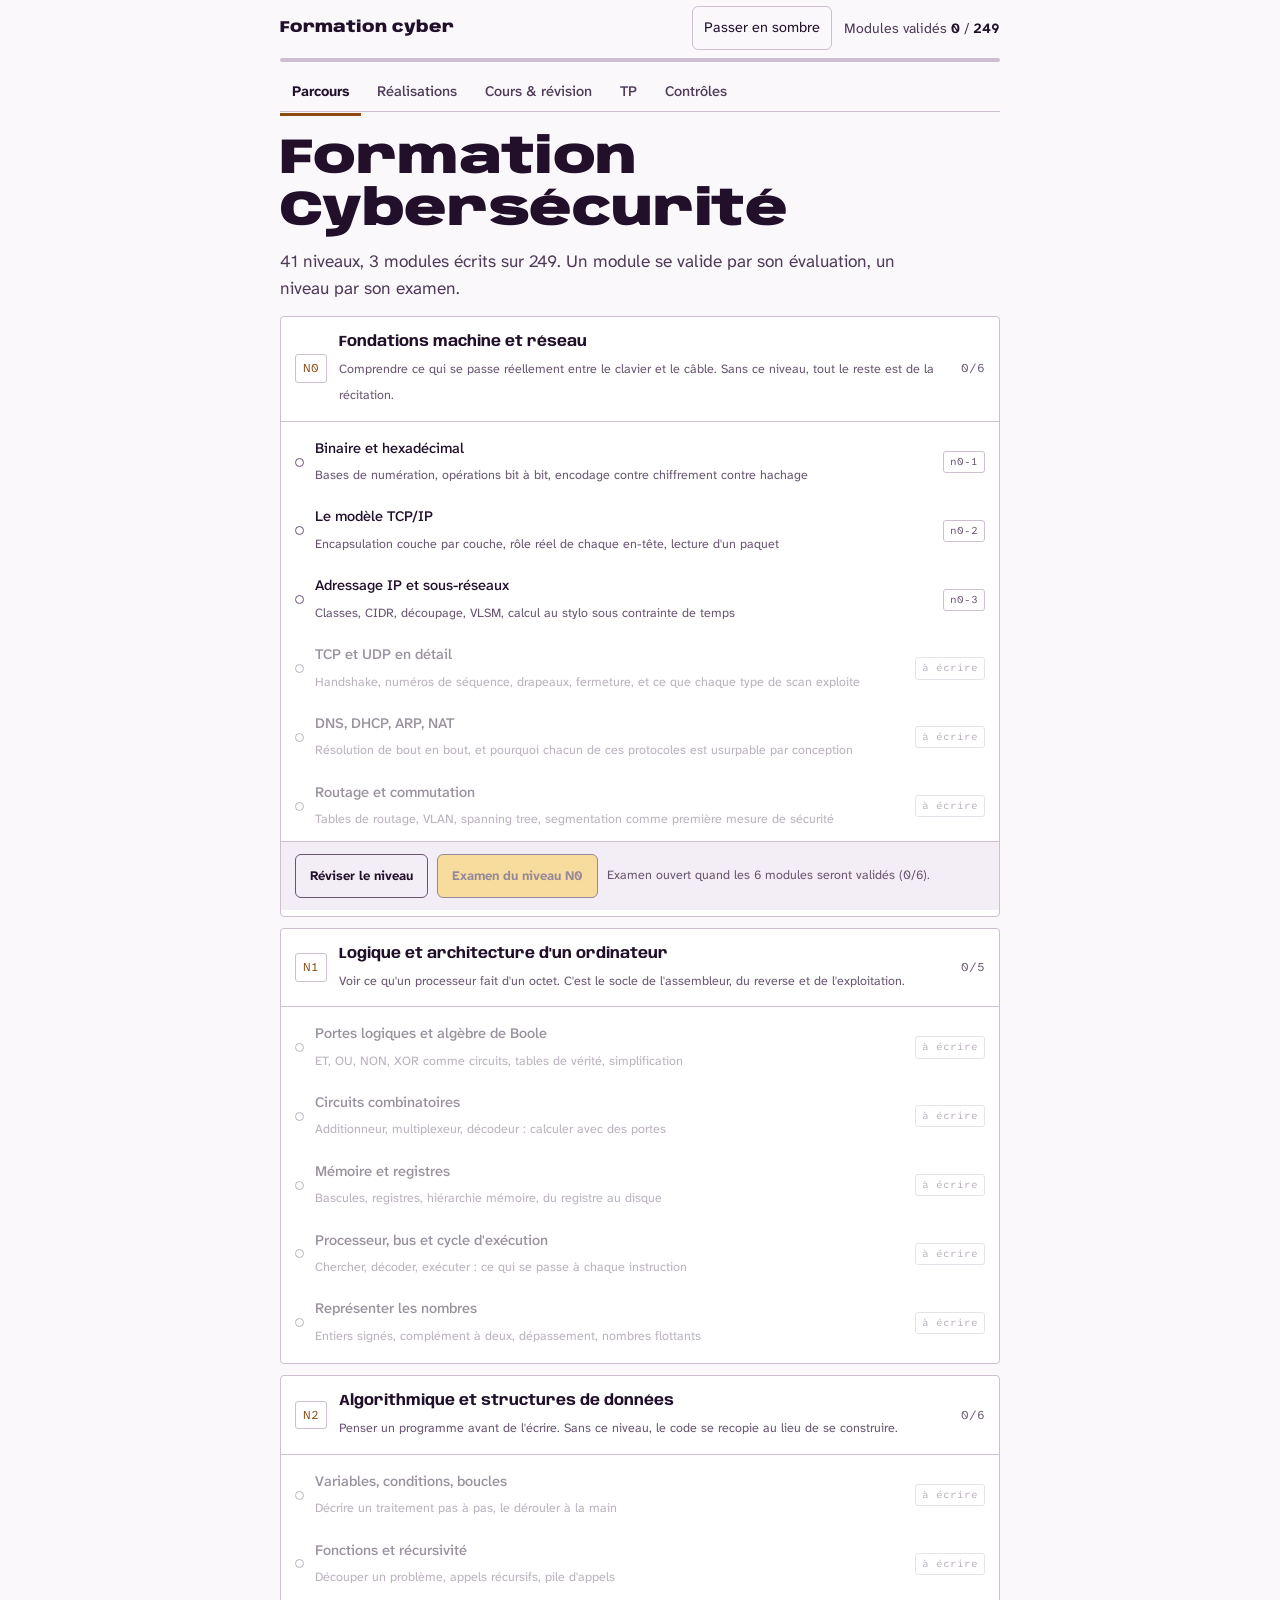
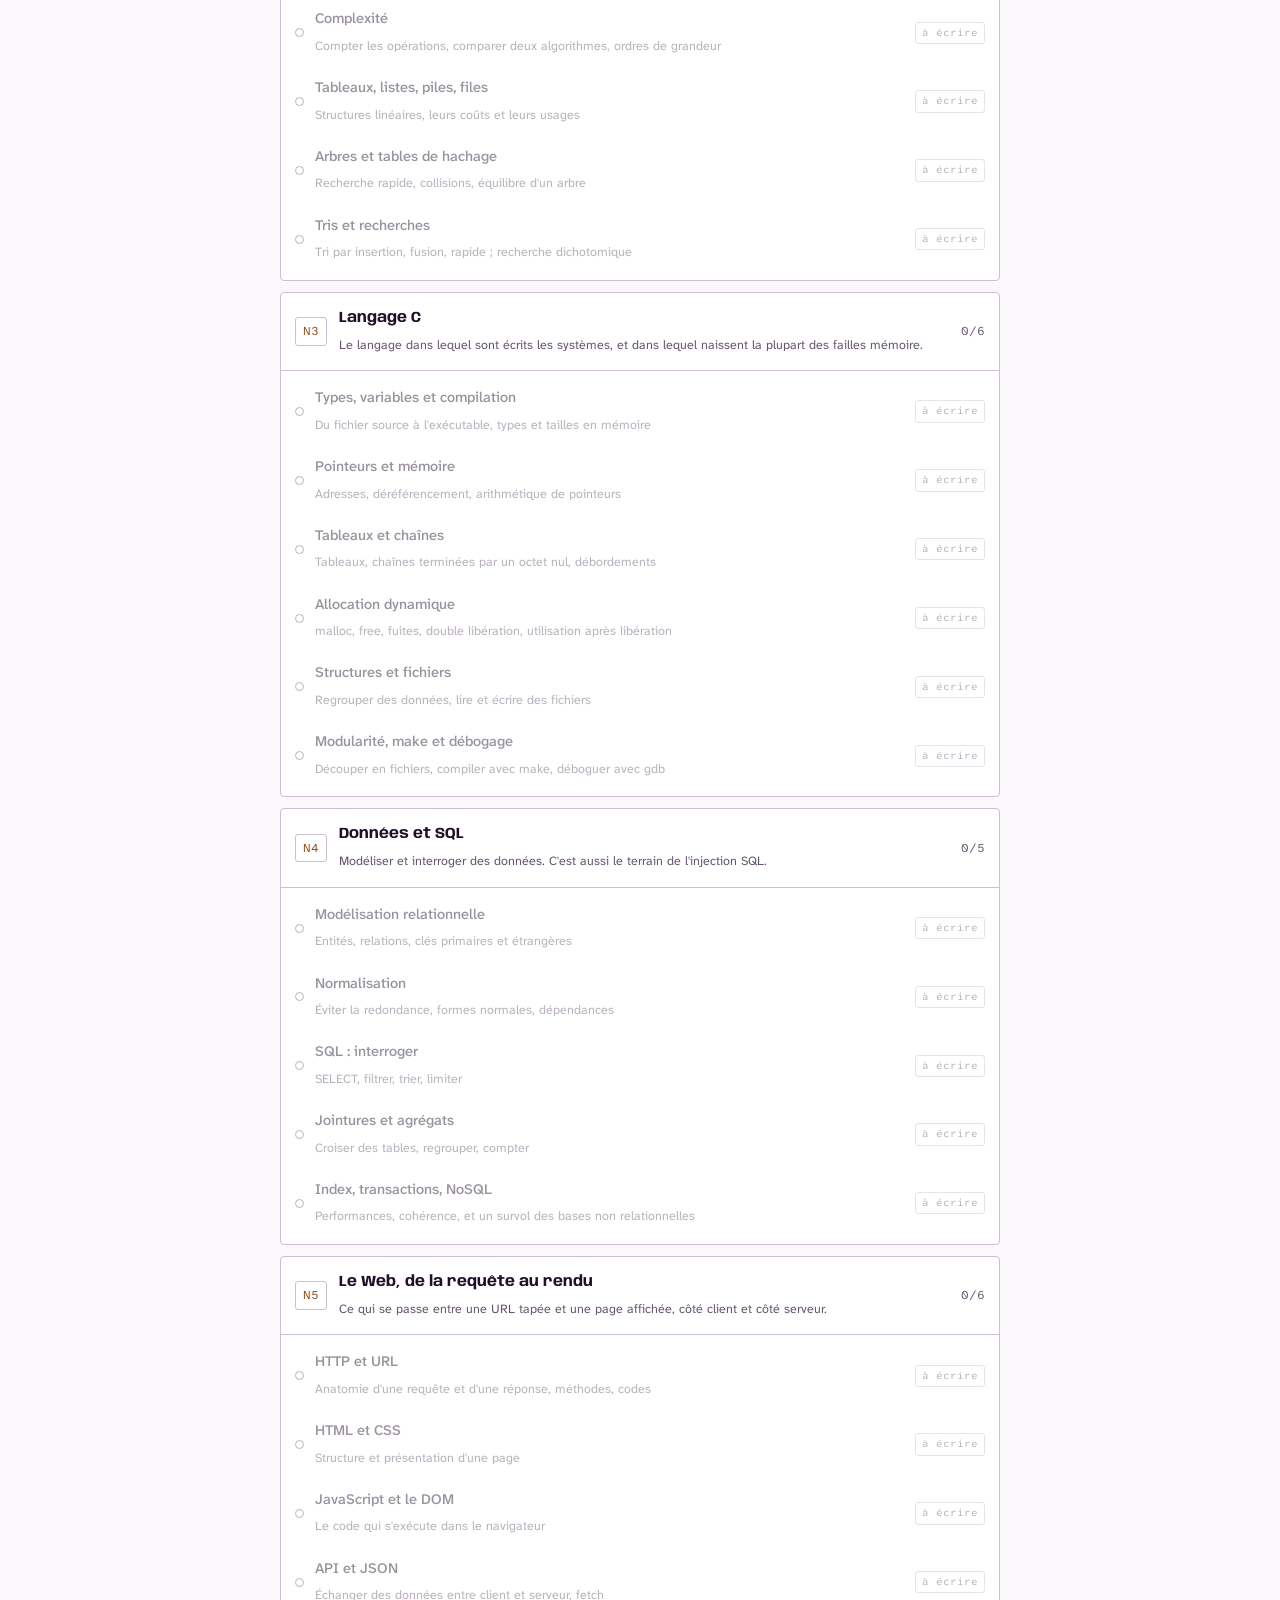
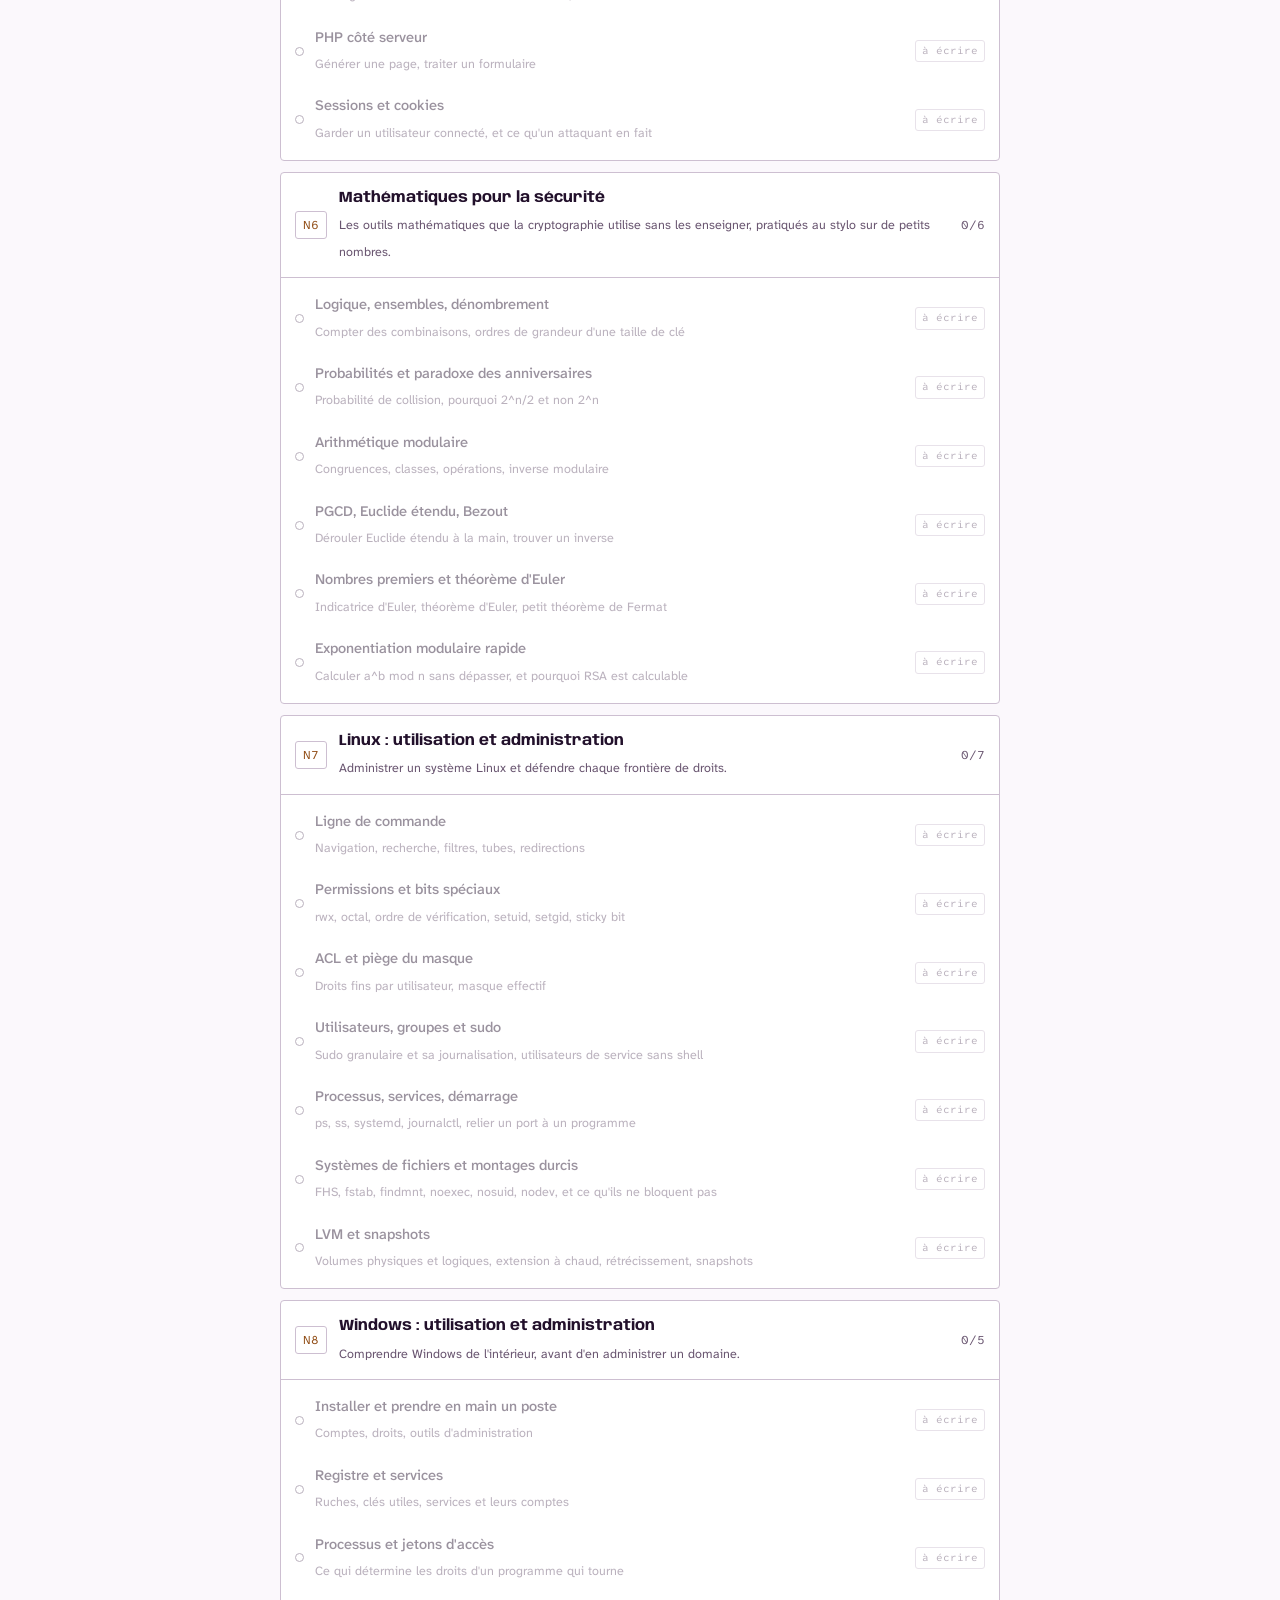
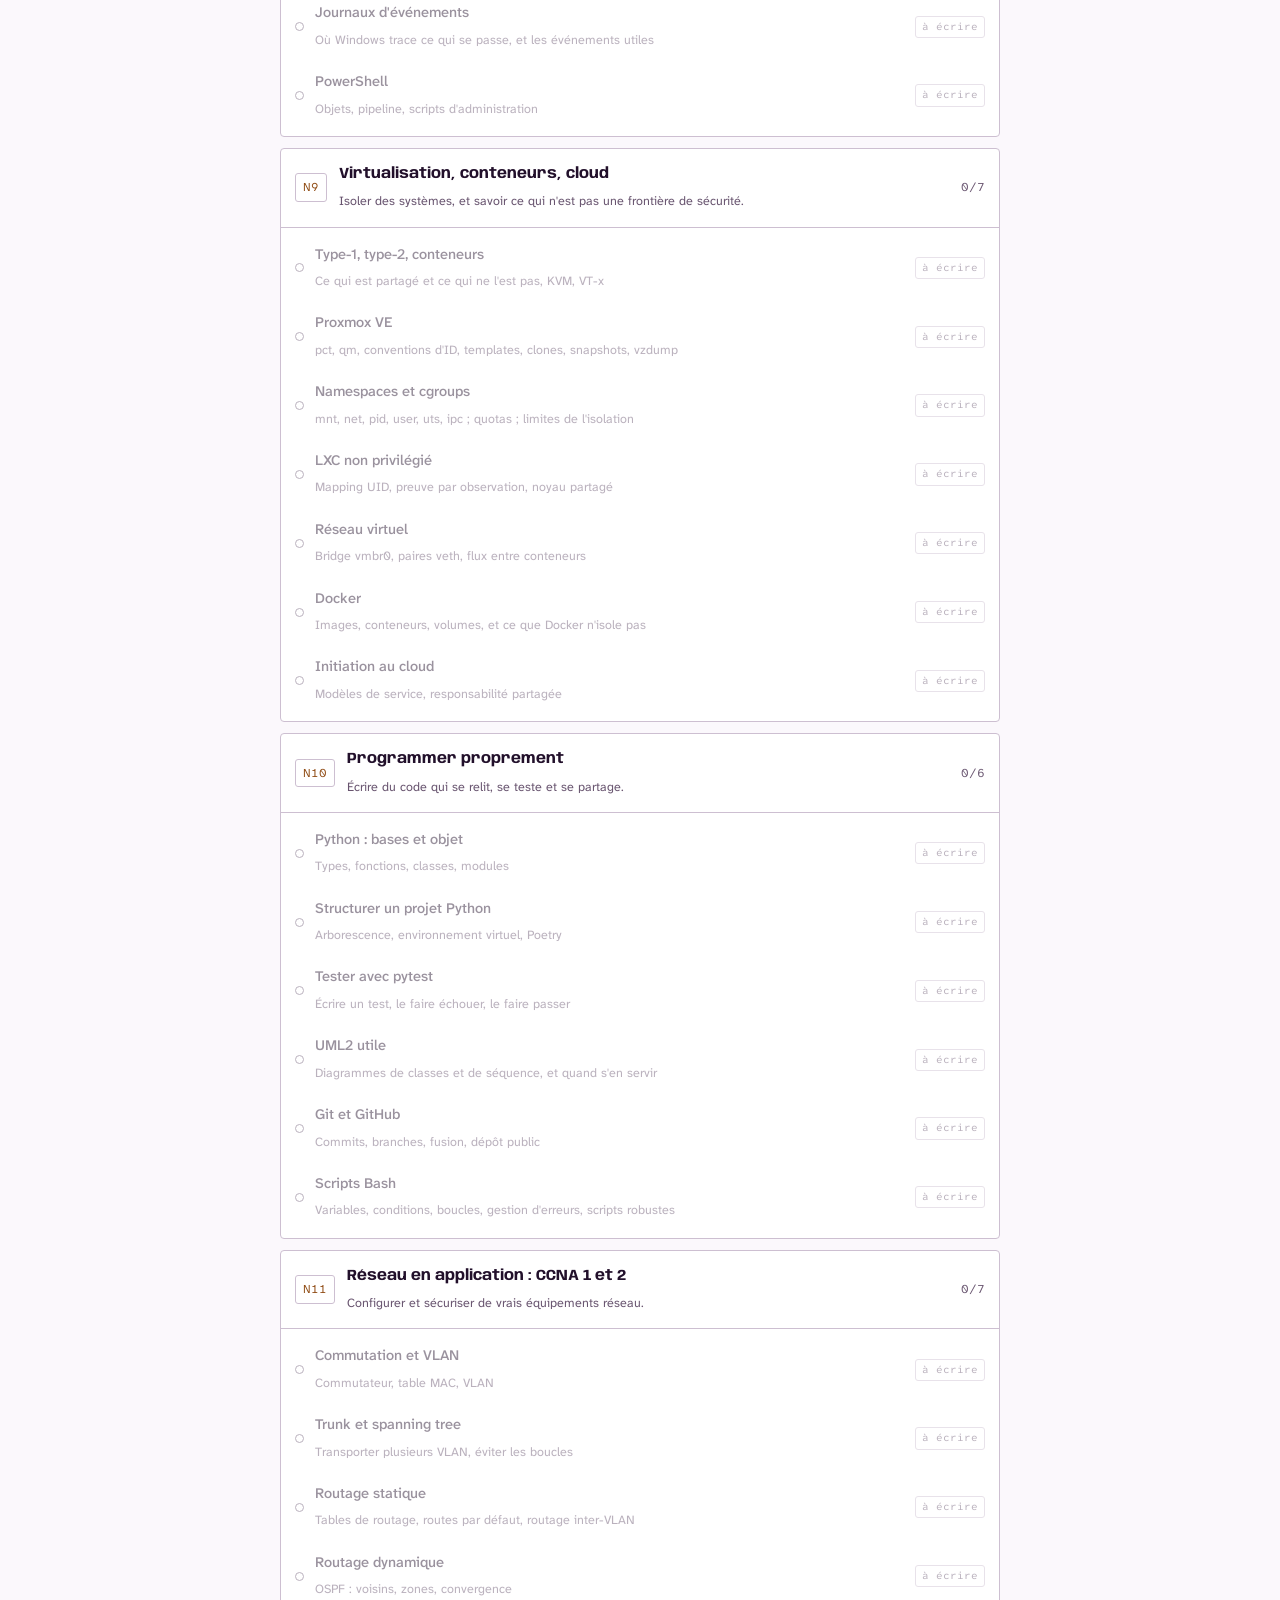
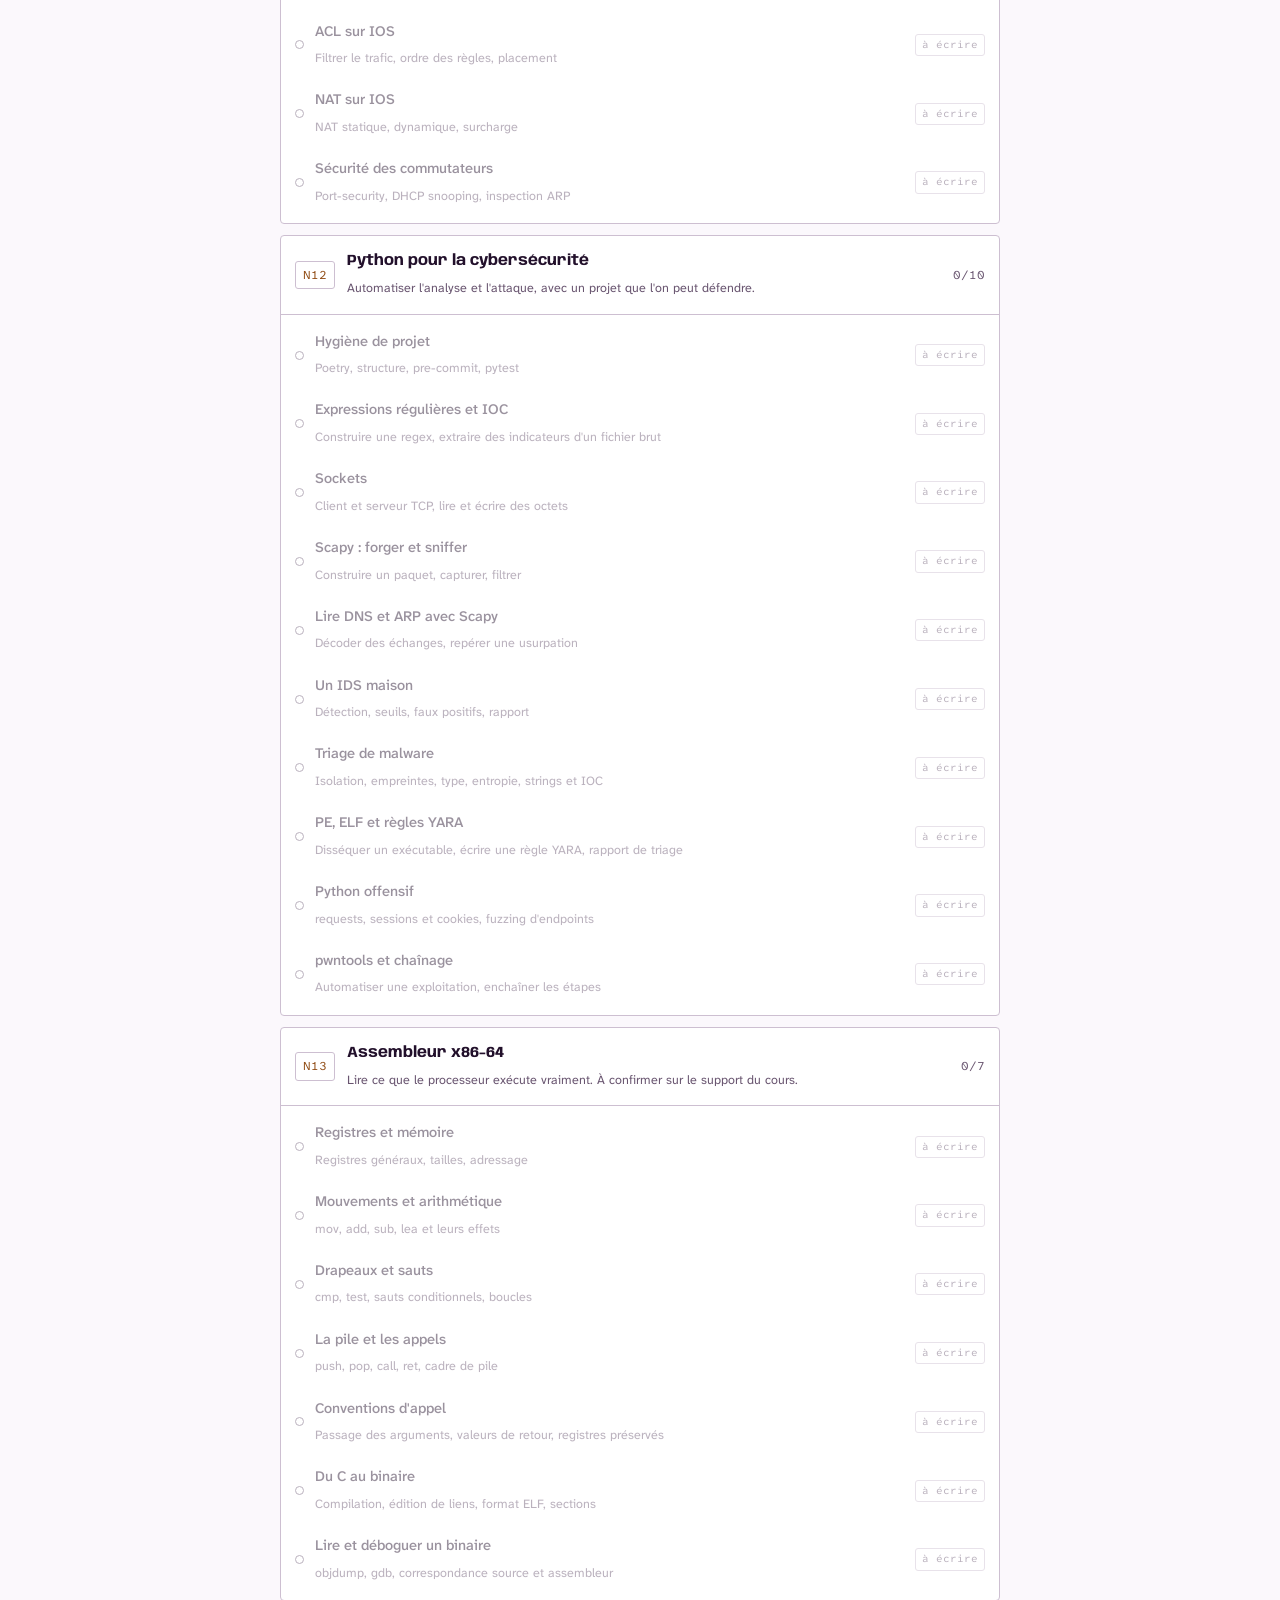
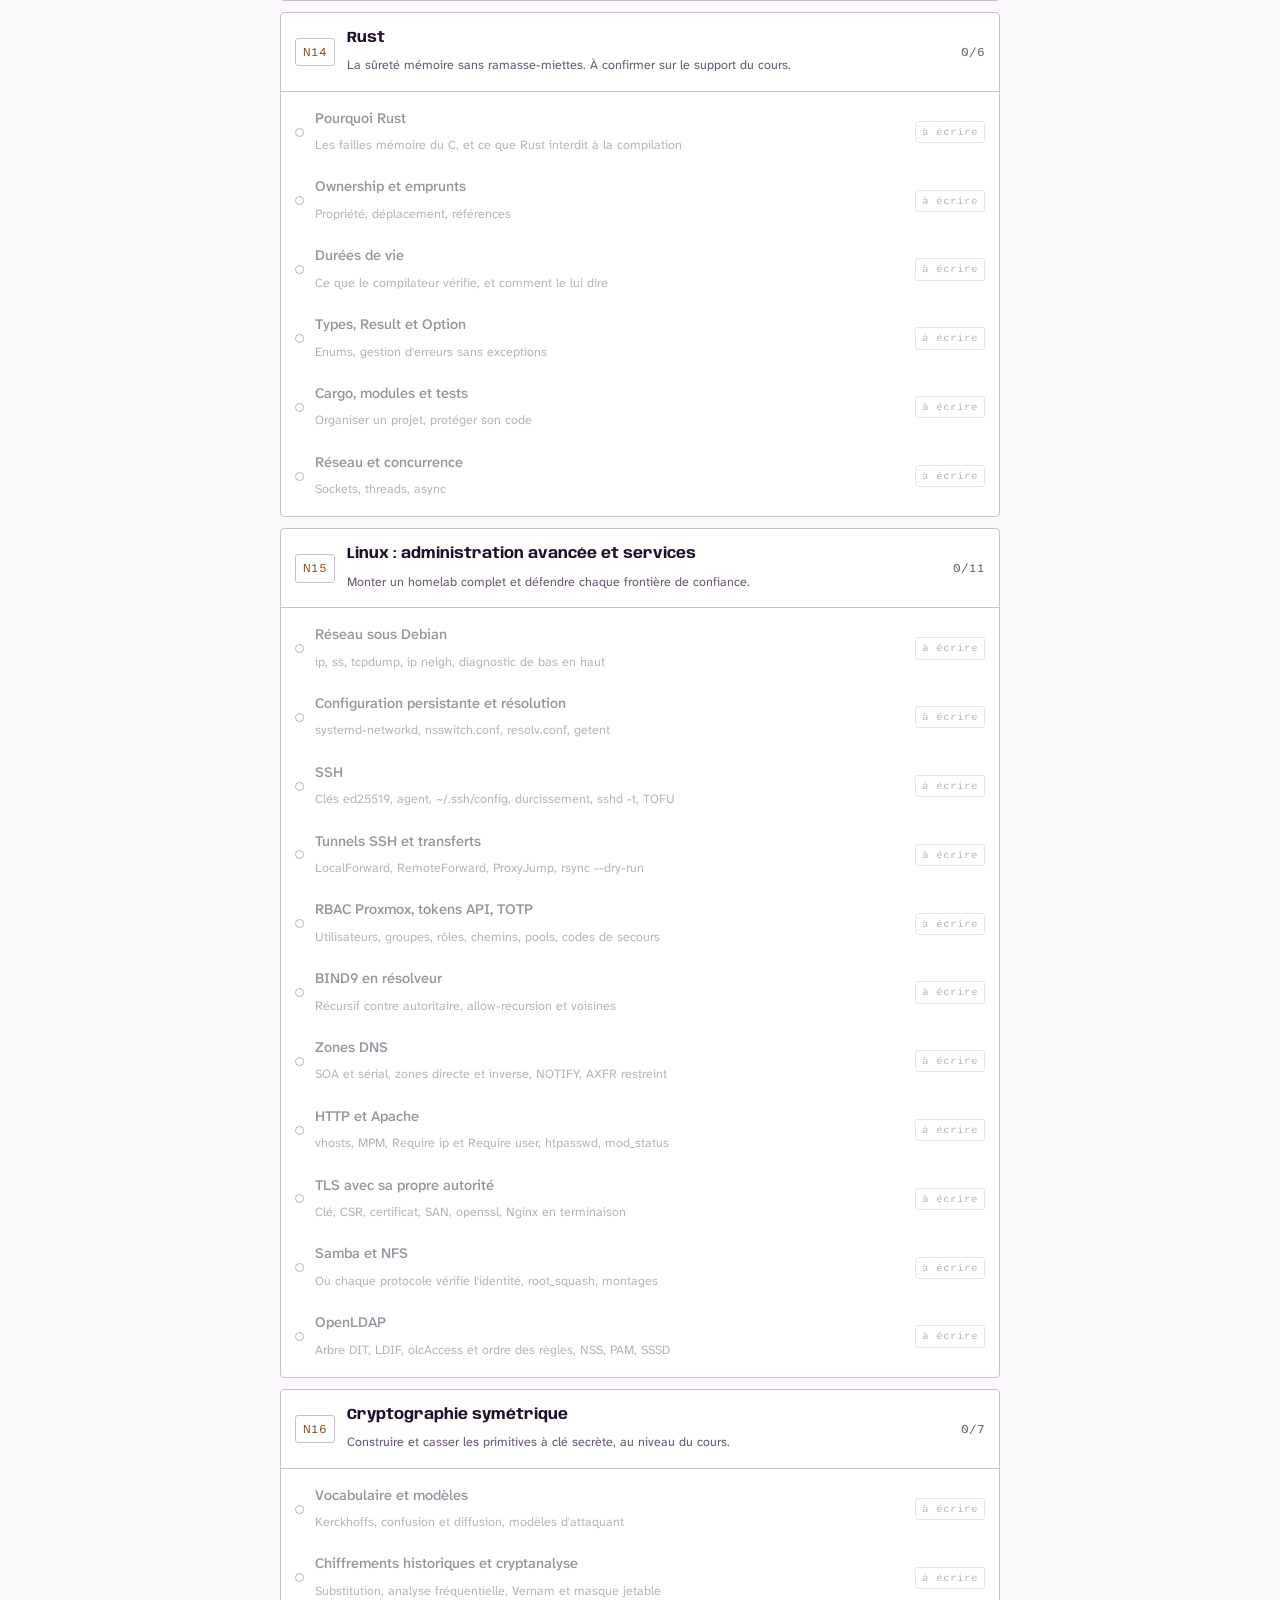
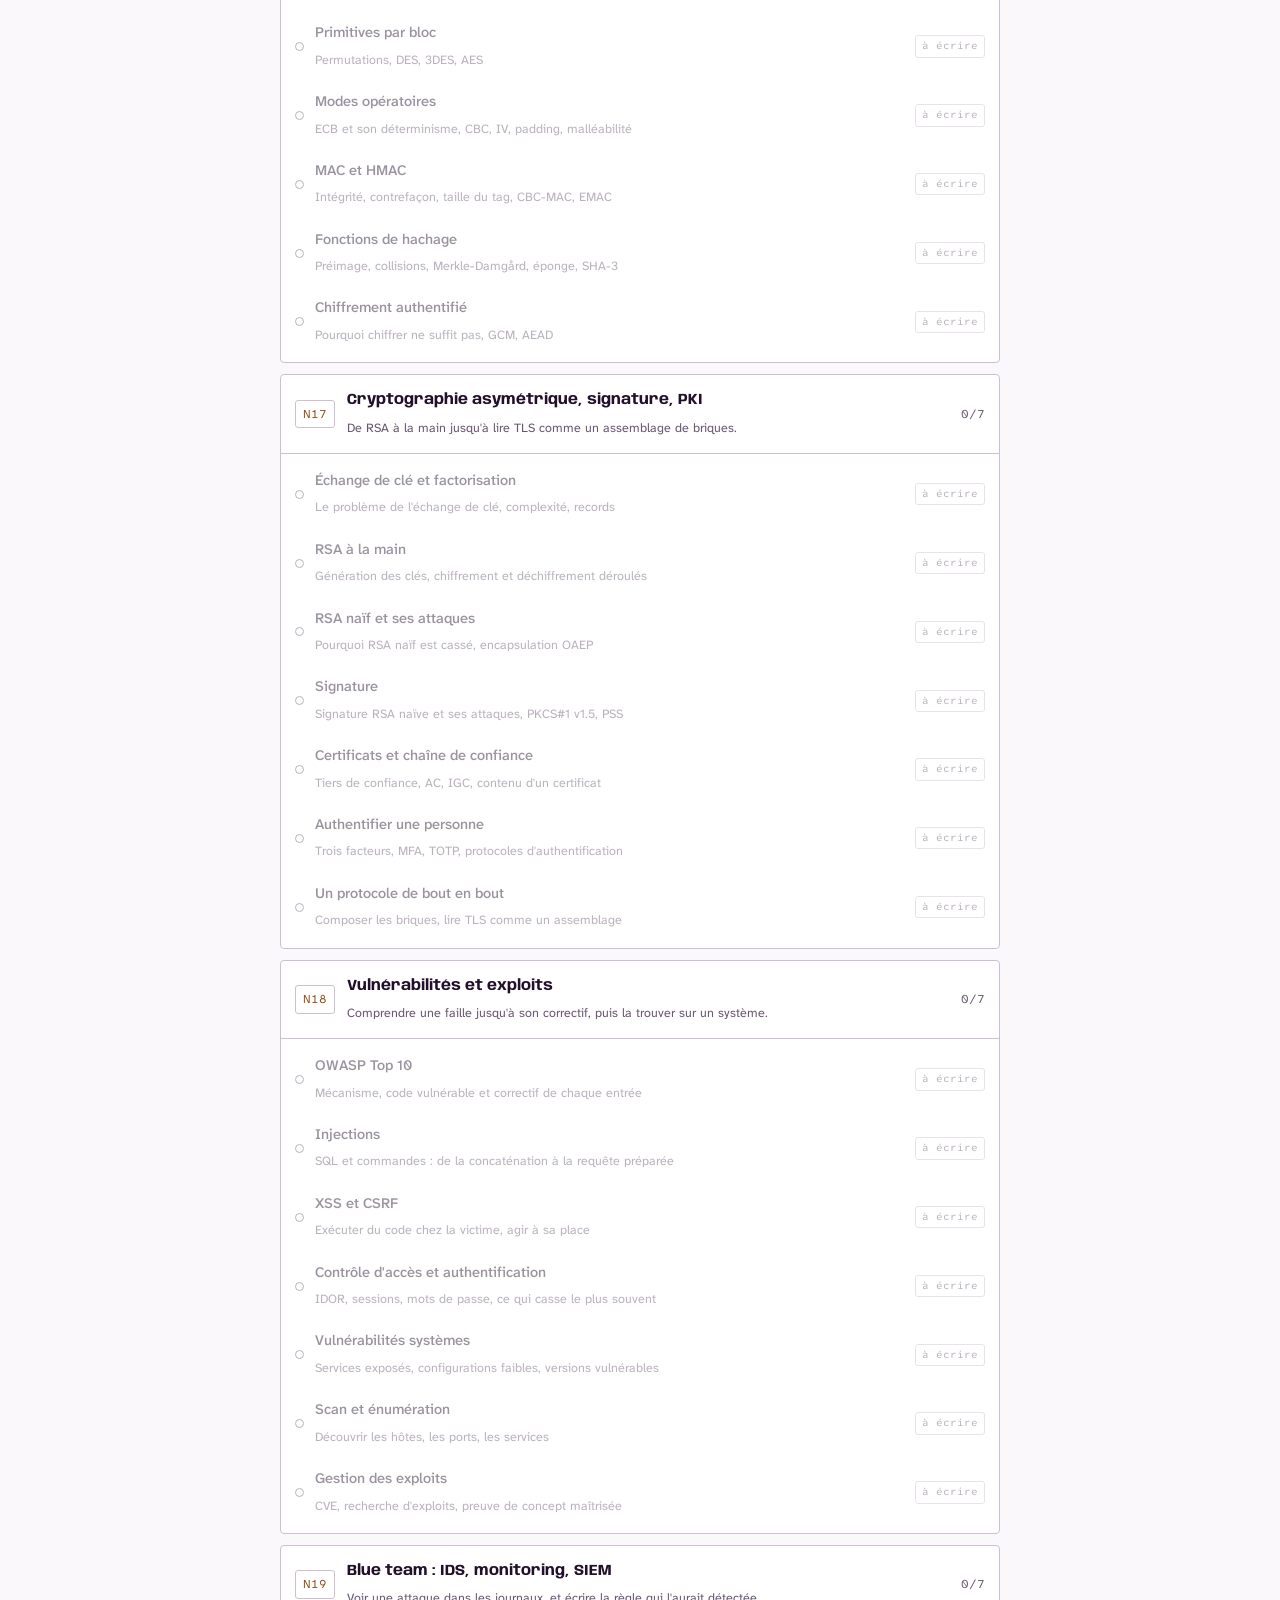
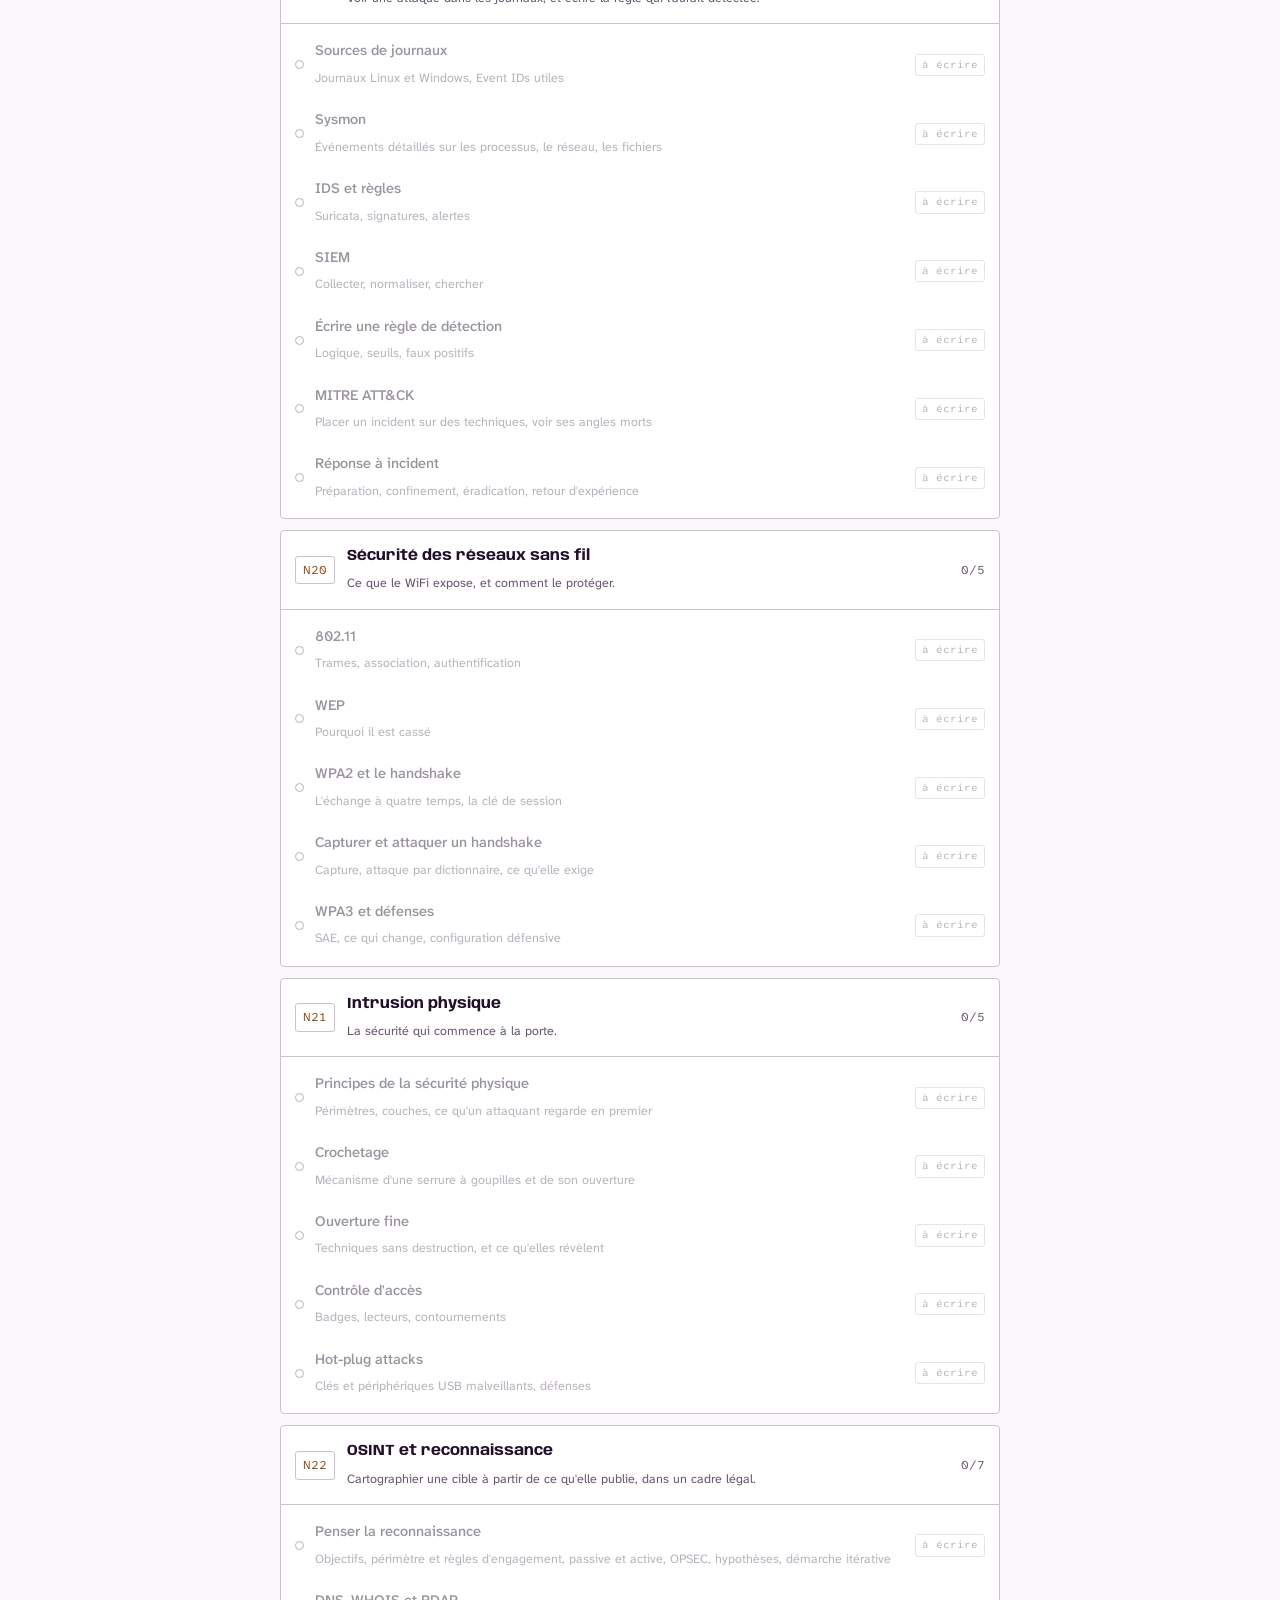
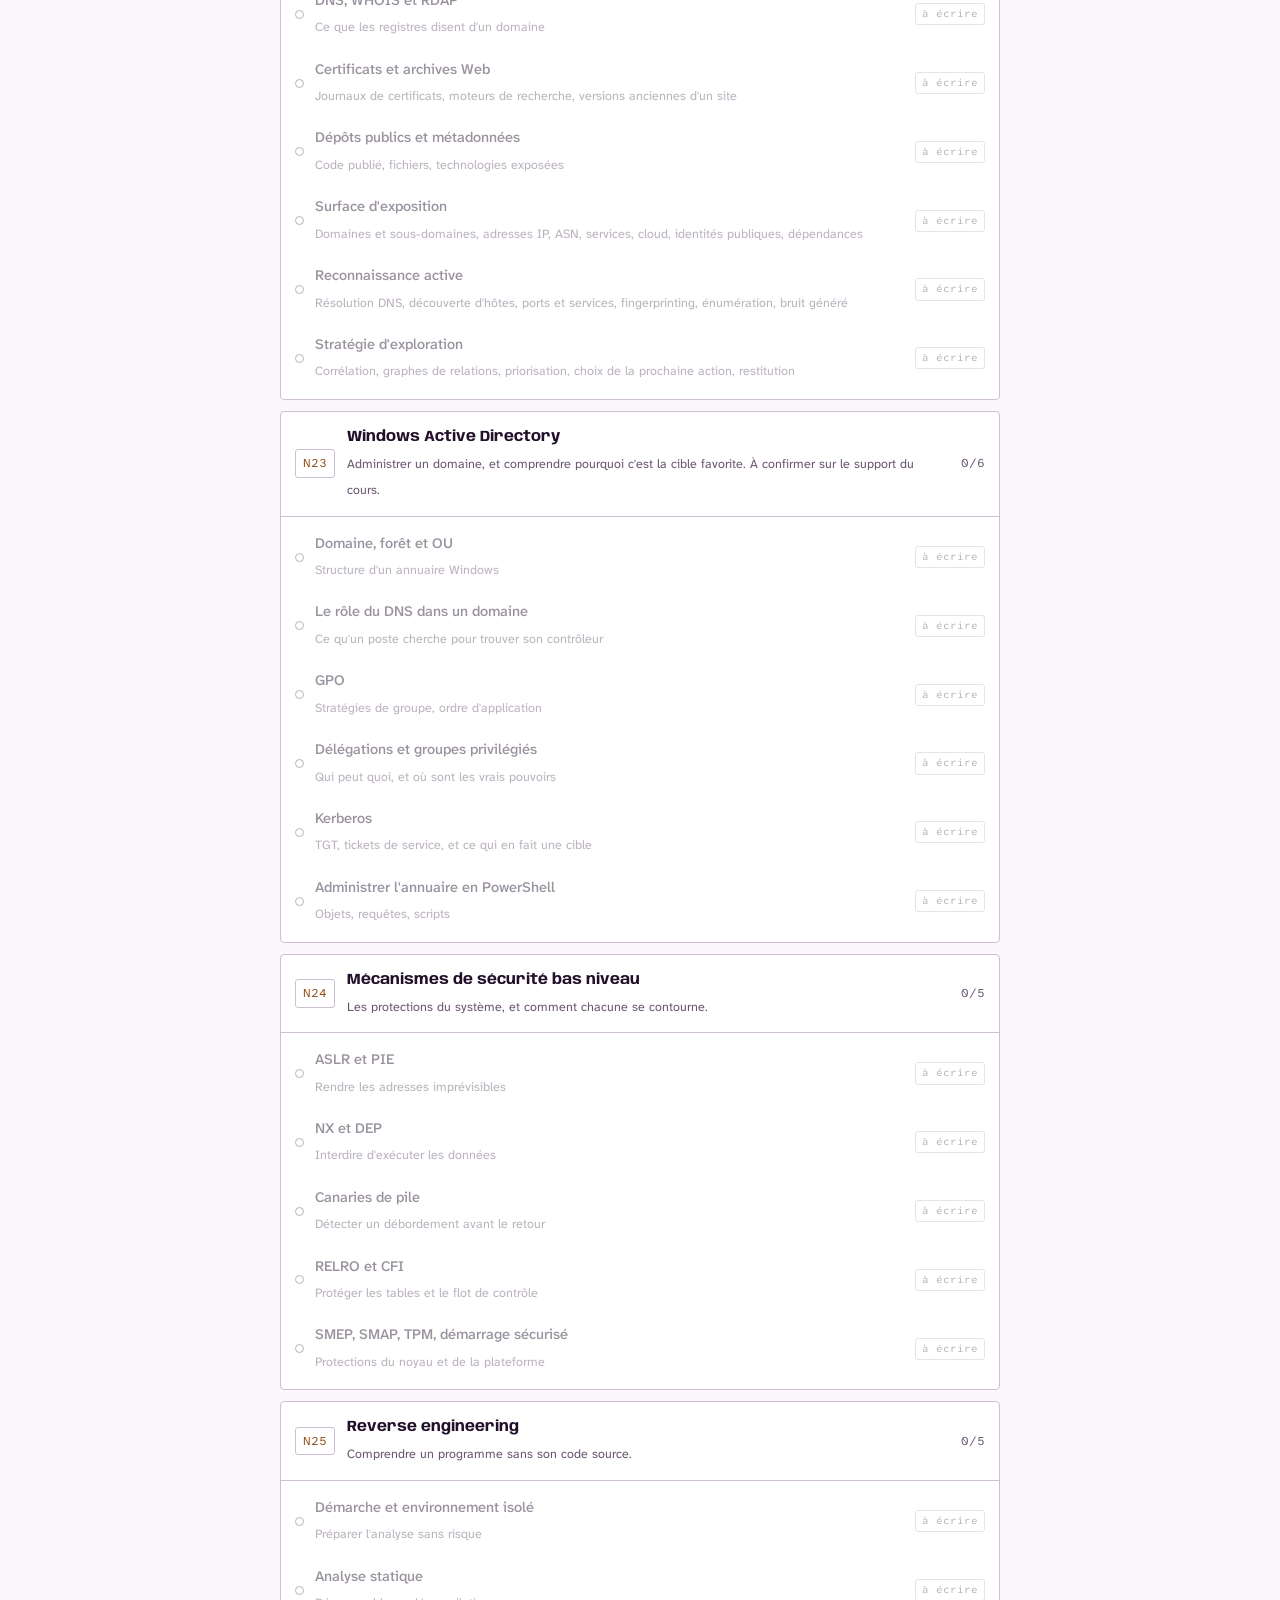
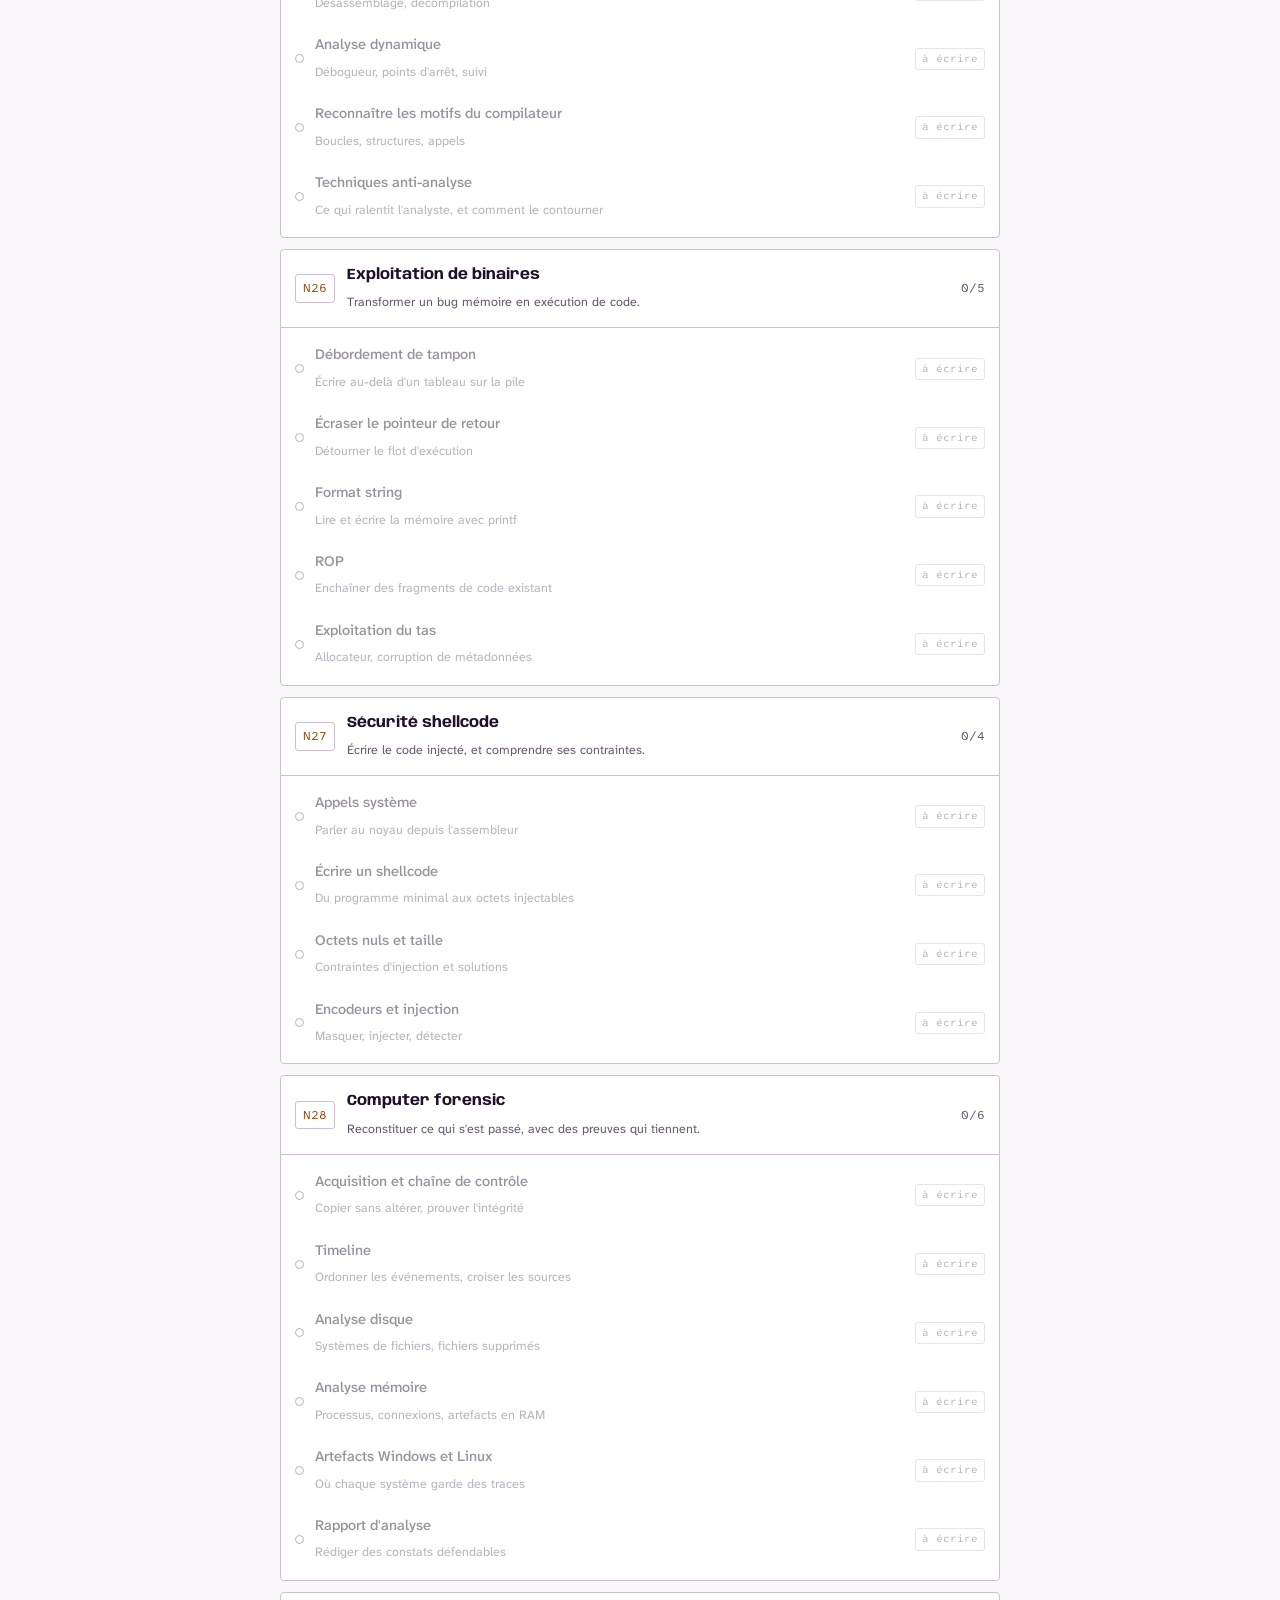
==== commit 907a3a67: "app : onglets des sections ESGI et routage par hash, #m=<id> inchange Co-Authored-By: Claude Opus 5." ====
--- a/app/index.html
+++ b/app/index.html
@@ -142,6 +142,23 @@
 .fiche dd{margin:3px 0 0;color:var(--muted)}
 .recap{margin-top:22px}
 .recap .corr{margin-bottom:12px}
+
+/* onglets des sections : en haut sur grand écran, barre fixe en bas sur téléphone */
+.onglets{order:5;flex:1 0 100%;display:flex;gap:4px;margin:4px 0 -11px}
+.onglets a{flex:0 1 auto;display:flex;align-items:center;justify-content:center;min-height:44px;padding:0 12px;color:var(--fg-2);text-decoration:none;font-size:14.5px;font-weight:500;border-bottom:3px solid transparent;white-space:nowrap}
+.onglets a:hover{color:var(--fg)}
+.onglets a[aria-current="page"]{color:var(--fg);font-weight:700;border-bottom-color:var(--accent)}
+.onglets a:focus-visible{outline:3px solid var(--fg);outline-offset:-3px}
+.onglets .court{display:none}
+.vide{background:var(--panel);border:1px dashed var(--line);border-radius:4px;padding:18px 16px;color:var(--fg-2);font-size:14.5px}
+@media (max-width:640px){
+  body{padding-bottom:calc(84px + env(safe-area-inset-bottom))}
+  .onglets{position:fixed;left:0;right:0;bottom:0;z-index:40;margin:0;gap:0;background:var(--vernis);border-top:1px solid var(--line);padding:0 4px env(safe-area-inset-bottom)}
+  .onglets a{flex:1 1 0;min-width:0;min-height:56px;padding:0 2px;font-size:12.5px;border-bottom:0;border-top:3px solid transparent}
+  .onglets a[aria-current="page"]{border-top-color:var(--accent)}
+  .onglets .long{display:none}
+  .onglets .court{display:inline}
+}
 </style>
 <link rel="stylesheet" href="etapes.css">
 </head>
@@ -152,6 +169,13 @@
     <button class="bascule-theme" id="b-theme" type="button"></button>
     <div class="mini">Modules validés <b id="g-done">0</b> / <b id="g-tot">0</b></div>
     <div class="gbar"><i id="g-bar"></i></div>
+    <nav class="onglets" id="onglets" aria-label="Sections">
+      <a href="#parcours" data-onglet="parcours">Parcours</a>
+      <a href="#realisations" data-onglet="realisations"><span class="long">Réalisations</span><span class="court">Réalisé</span></a>
+      <a href="#cours" data-onglet="cours"><span class="long">Cours &amp; révision</span><span class="court">Cours</span></a>
+      <a href="#tp" data-onglet="tp">TP</a>
+      <a href="#controles" data-onglet="controles">Contrôles</a>
+    </nav>
   </div>
   <div id="view"></div>
   <footer id="foot">Progression locale. Ouvrir avec un petit serveur : <code>python3 -m http.server</code> à la racine du projet.</footer>
@@ -645,6 +669,7 @@
 }
 function renderIndex(){
   if(location.hash) history.replaceState(null,"",location.pathname);
+  marquerOnglet("parcours");
   const lv=CUR.niveaux.map(L=>{
     const tot=L.modules.length;
     const done=L.modules.filter(m=>prog[m.id]).length;
@@ -872,6 +897,7 @@
 
 async function openModule(id){
   if(location.hash!=="#m="+id) history.replaceState(null,"","#m="+id);
+  marquerOnglet("parcours");
   view.innerHTML=`<p class="sub">Chargement…</p>`;
   try{
     const r=await fetch(`../modules/${id}.json`);
@@ -916,11 +942,45 @@
   }
   INDEX=all.filter(id=>ecrits.includes(id));
   paintGlobal();
-  const h=location.hash.match(/^#m=([\w-]+)$/);
-  if(h) openModule(h[1]); else renderIndex();
+  router();
 })();
-/* un module s'ouvre aussi par son adresse : app/#m=<id> */
-window.addEventListener("hashchange",()=>{const h=location.hash.match(/^#m=([\w-]+)$/);if(h&&CUR)openModule(h[1]);});
+
+/* ============================================================
+   ROUTAGE PAR HASH
+   (vide) ou #parcours → sommaire · #m=<id> → module (adresse historique, inchangée)
+   #realisations · #cours · #cours=<matière> · #tp · #controles → sections ESGI
+   ============================================================ */
+function marquerOnglet(nom){
+  document.querySelectorAll("#onglets a").forEach(a=>{
+    if(a.dataset.onglet===nom) a.setAttribute("aria-current","page"); else a.removeAttribute("aria-current");
+  });
+}
+function renderSection(nom,titre,texte){
+  marquerOnglet(nom);
+  view.innerHTML=`<h1>${titre}</h1><div class="vide">${texte}</div>`;
+  window.scrollTo(0,0);
+}
+const SECTIONS={
+  realisations:()=>renderSection("realisations","Réalisations","Ce que tu as réellement fait : TP rendus, labos montés, notes obtenues. Section en préparation."),
+  cours:id=>renderSection("cours","Cours & révision",id?`Matière <code>${esc(id)}</code> : séances, supports et cartes de révision. Section en préparation.`:"Une page par matière ESGI : séances, supports, cartes de révision. Section en préparation."),
+  tp:()=>renderSection("tp","TP","Les travaux pratiques : échéance, statut, note, étapes à cocher. Section en préparation."),
+  controles:()=>renderSection("controles","Contrôles","Les évaluations annoncées : date, périmètre, format, examen blanc. Section en préparation.")
+};
+function router(){
+  if(!CUR) return;
+  const h=location.hash;
+  let x;
+  if((x=h.match(/^#m=([\w-]+)$/))) return openModule(x[1]);
+  if((x=h.match(/^#cours=([a-z0-9-]+)$/))) return SECTIONS.cours(x[1]);
+  if((x=h.match(/^#(realisations|cours|tp|controles)$/))) return SECTIONS[x[1]]();
+  renderIndex();
+}
+window.addEventListener("hashchange",router);
+/* un clic sur l'onglet déjà ouvert le recharge (retour au sommaire depuis une révision, par exemple) */
+document.getElementById("onglets").addEventListener("click",e=>{
+  const a=e.target.closest("a[href^='#']"); if(!a) return;
+  if(a.getAttribute("href")===location.hash||(a.dataset.onglet==="parcours"&&!location.hash)){e.preventDefault();router();}
+});
 </script>
 </body>
 </html>
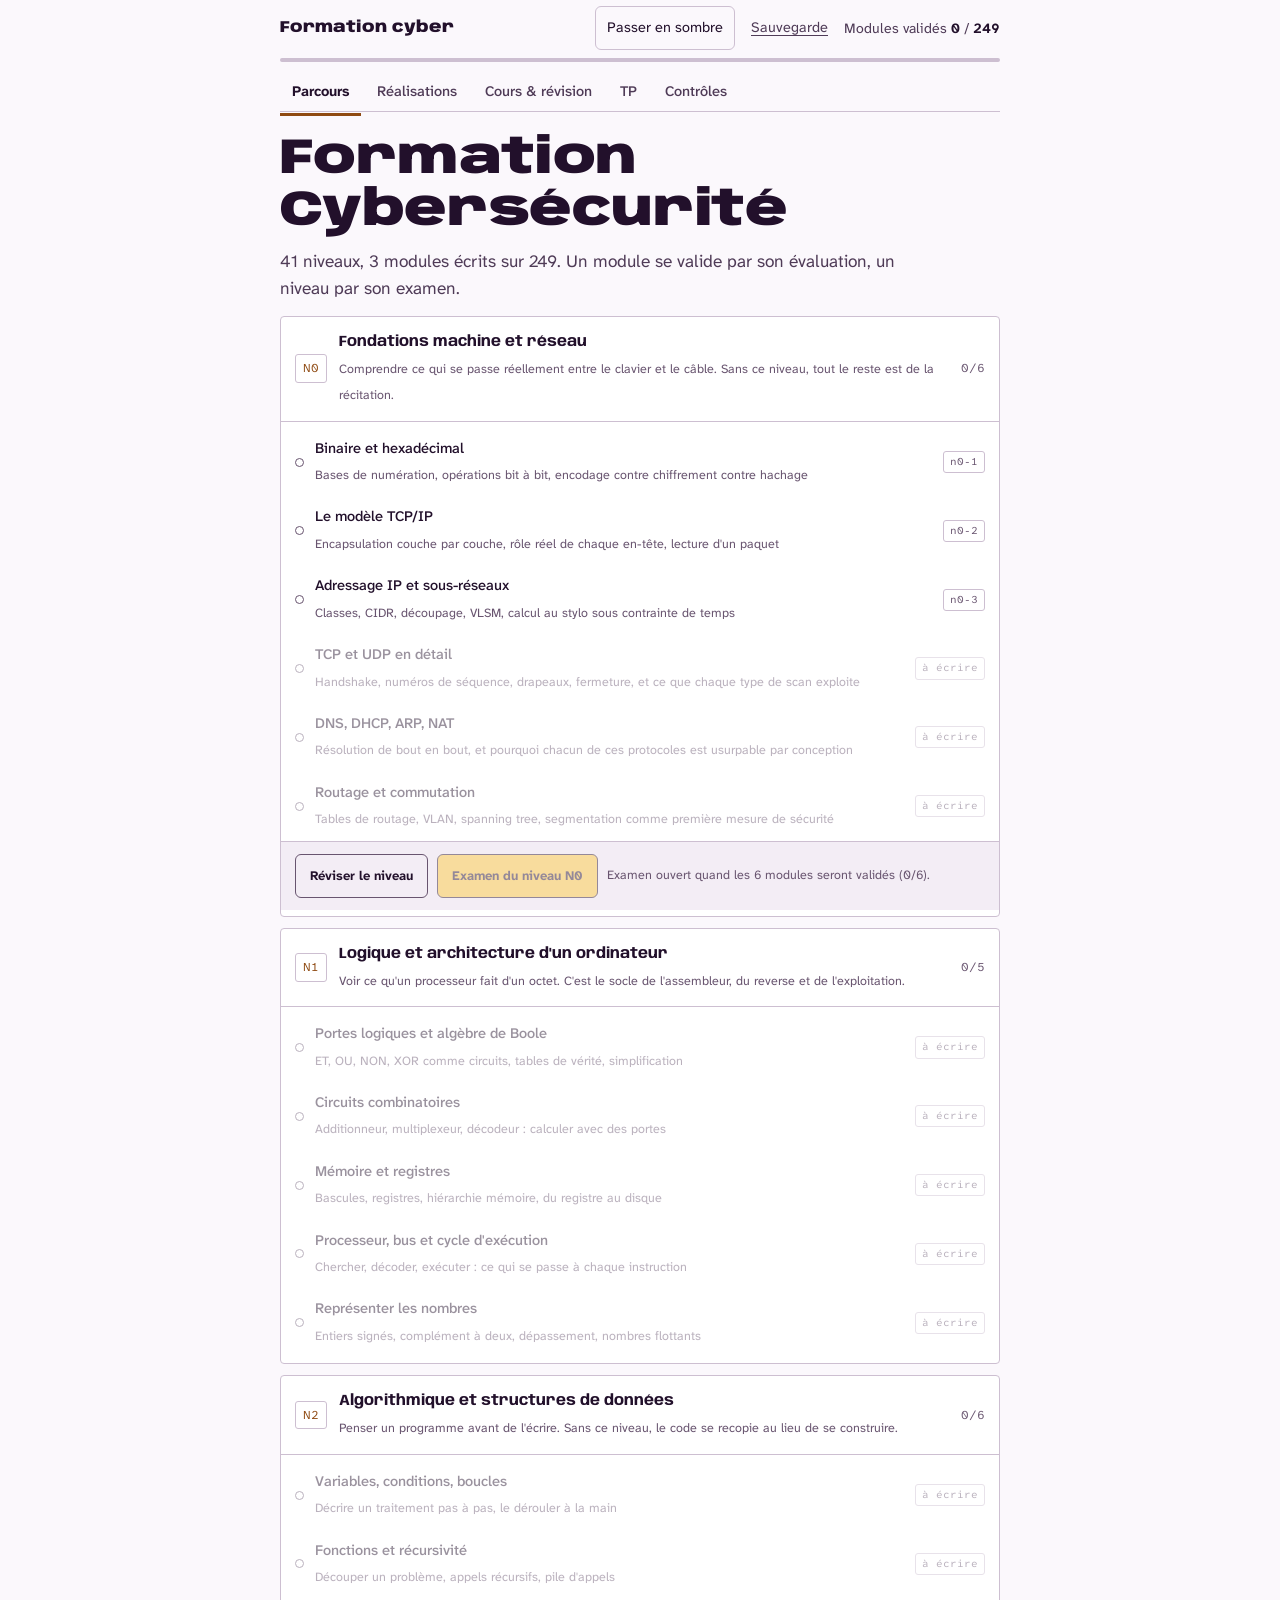
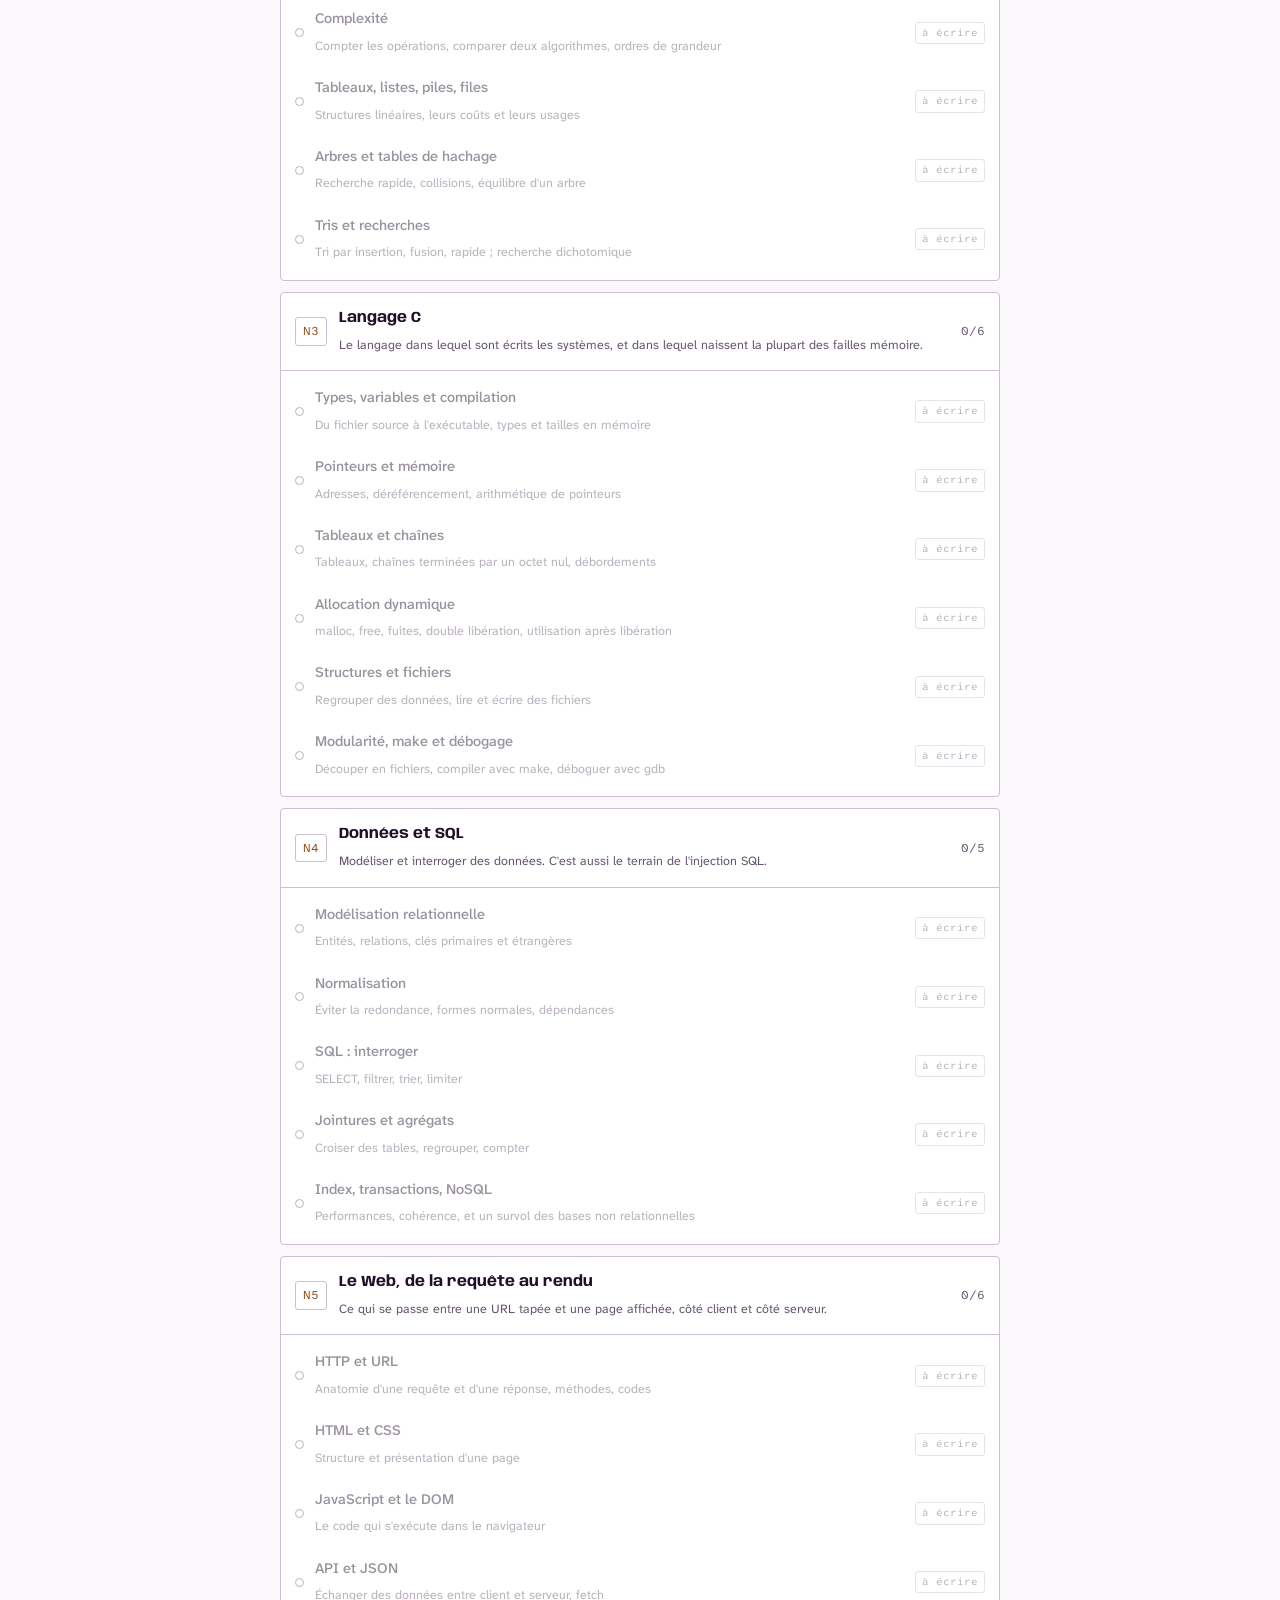
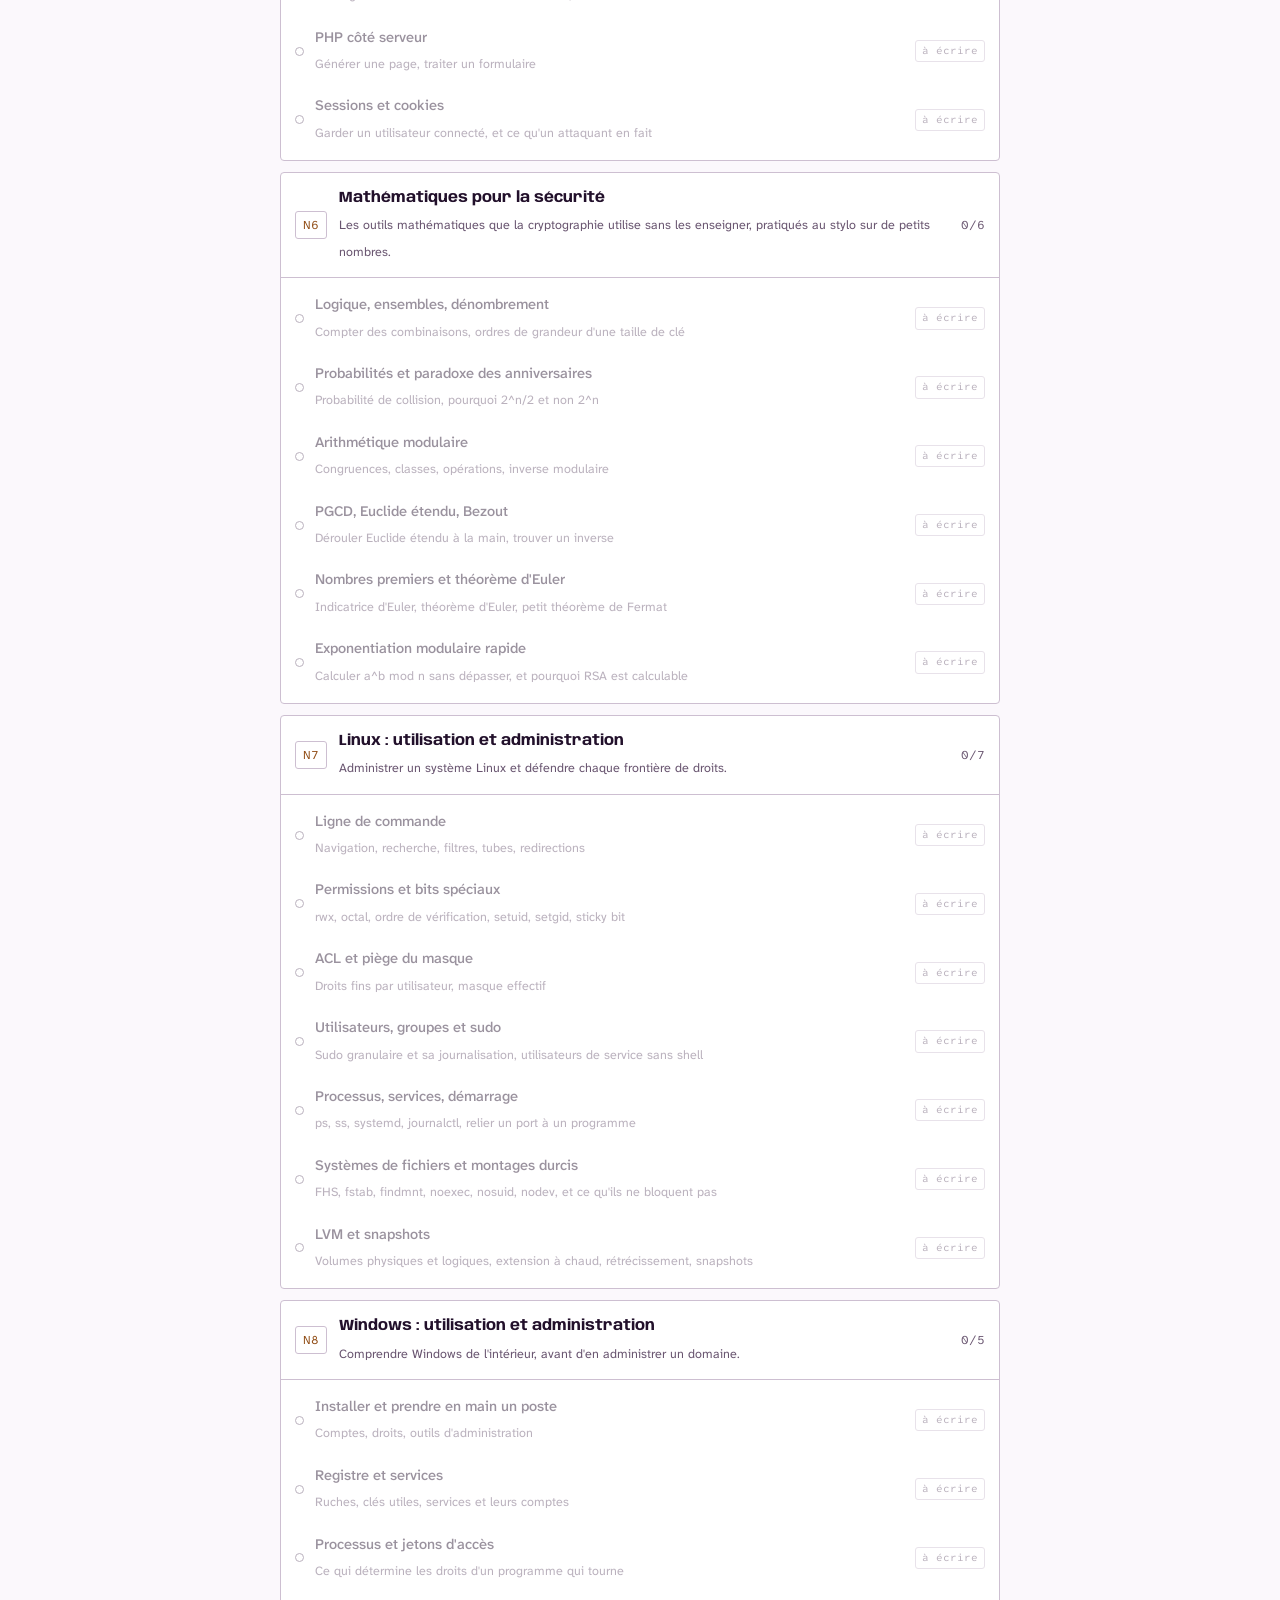
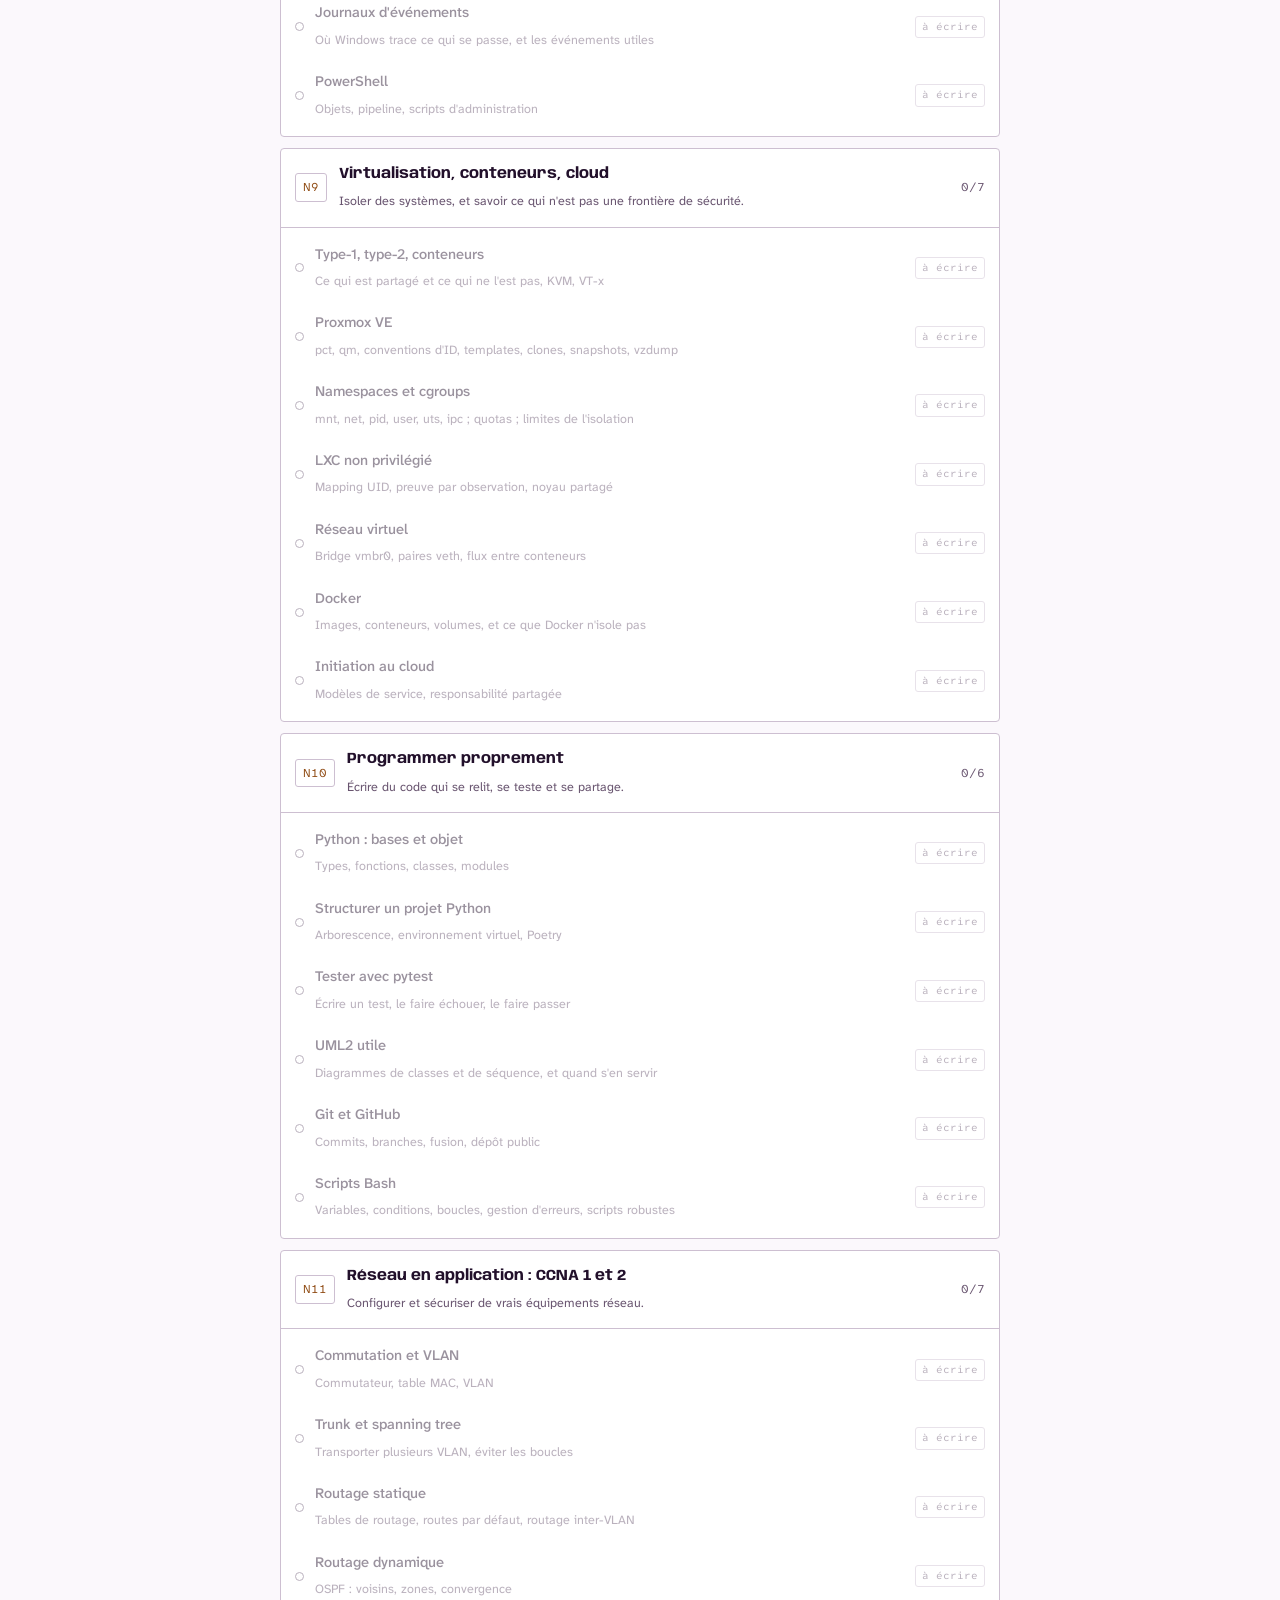
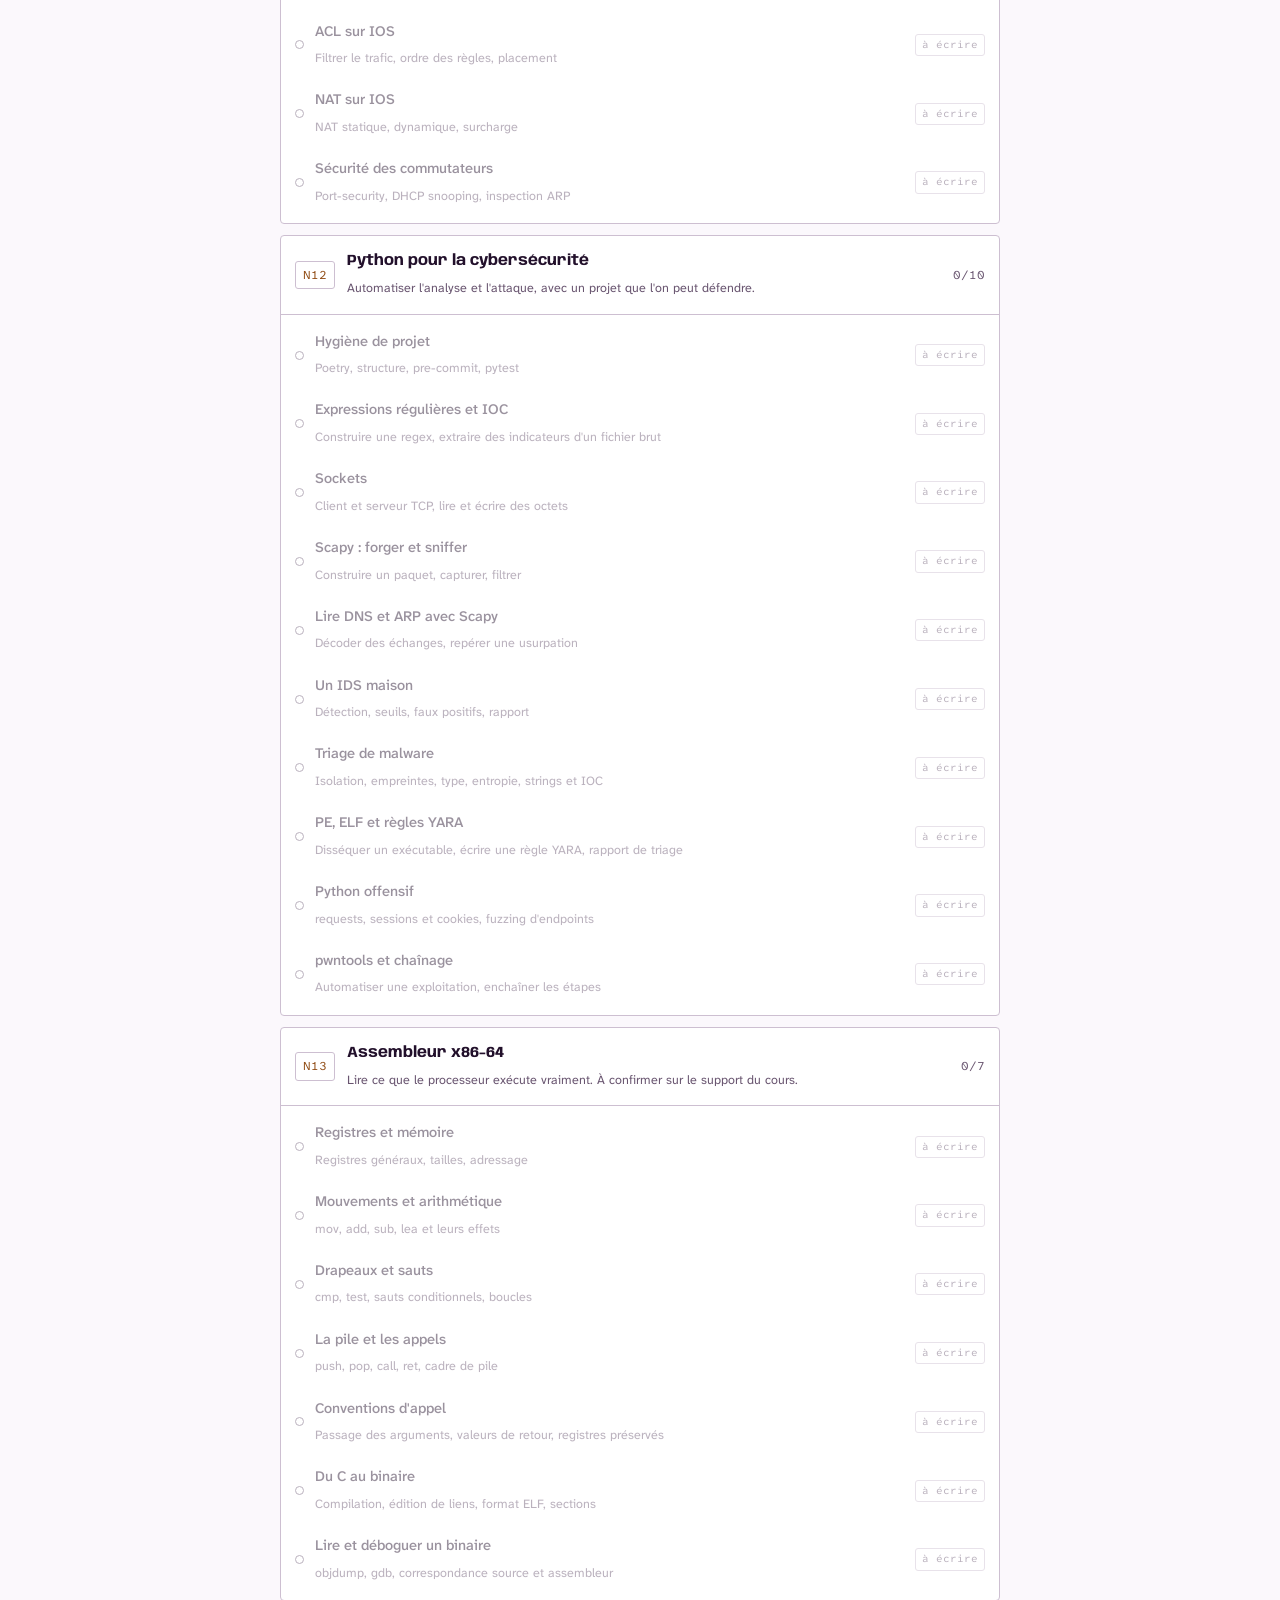
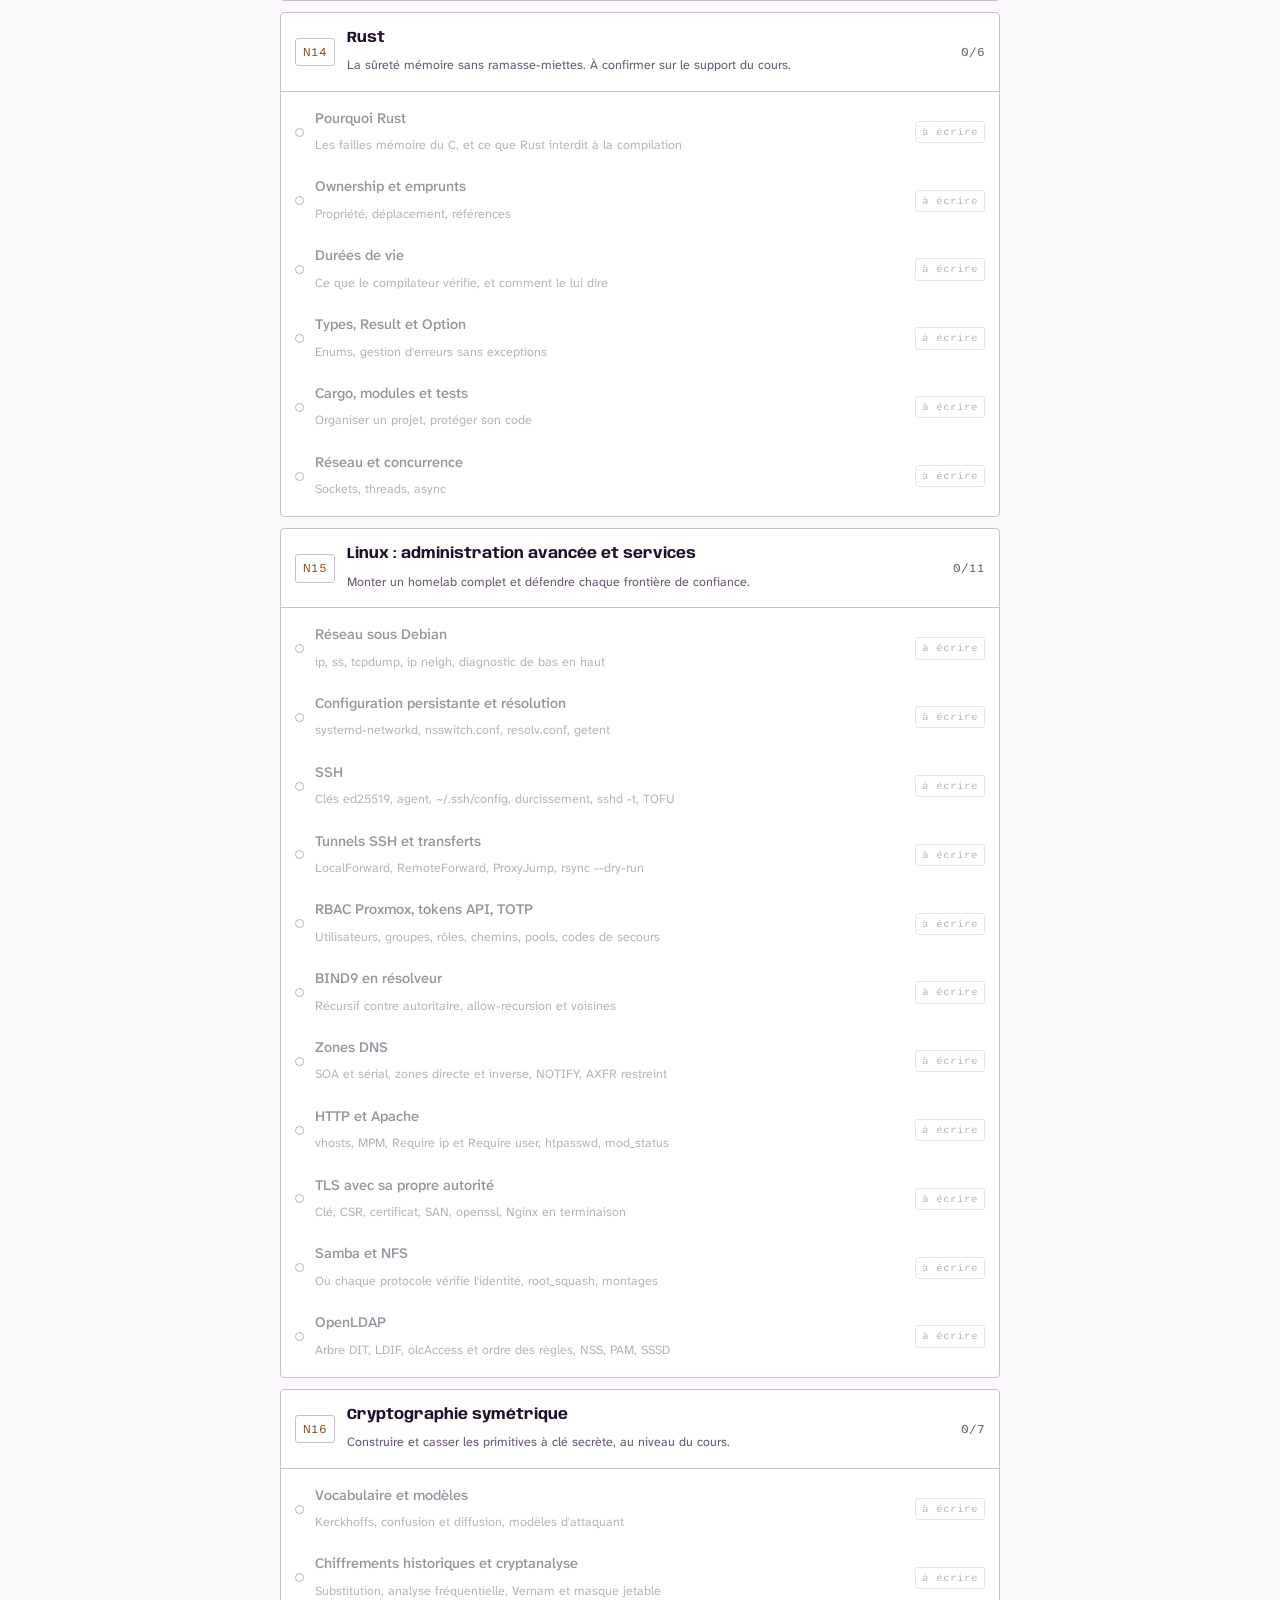
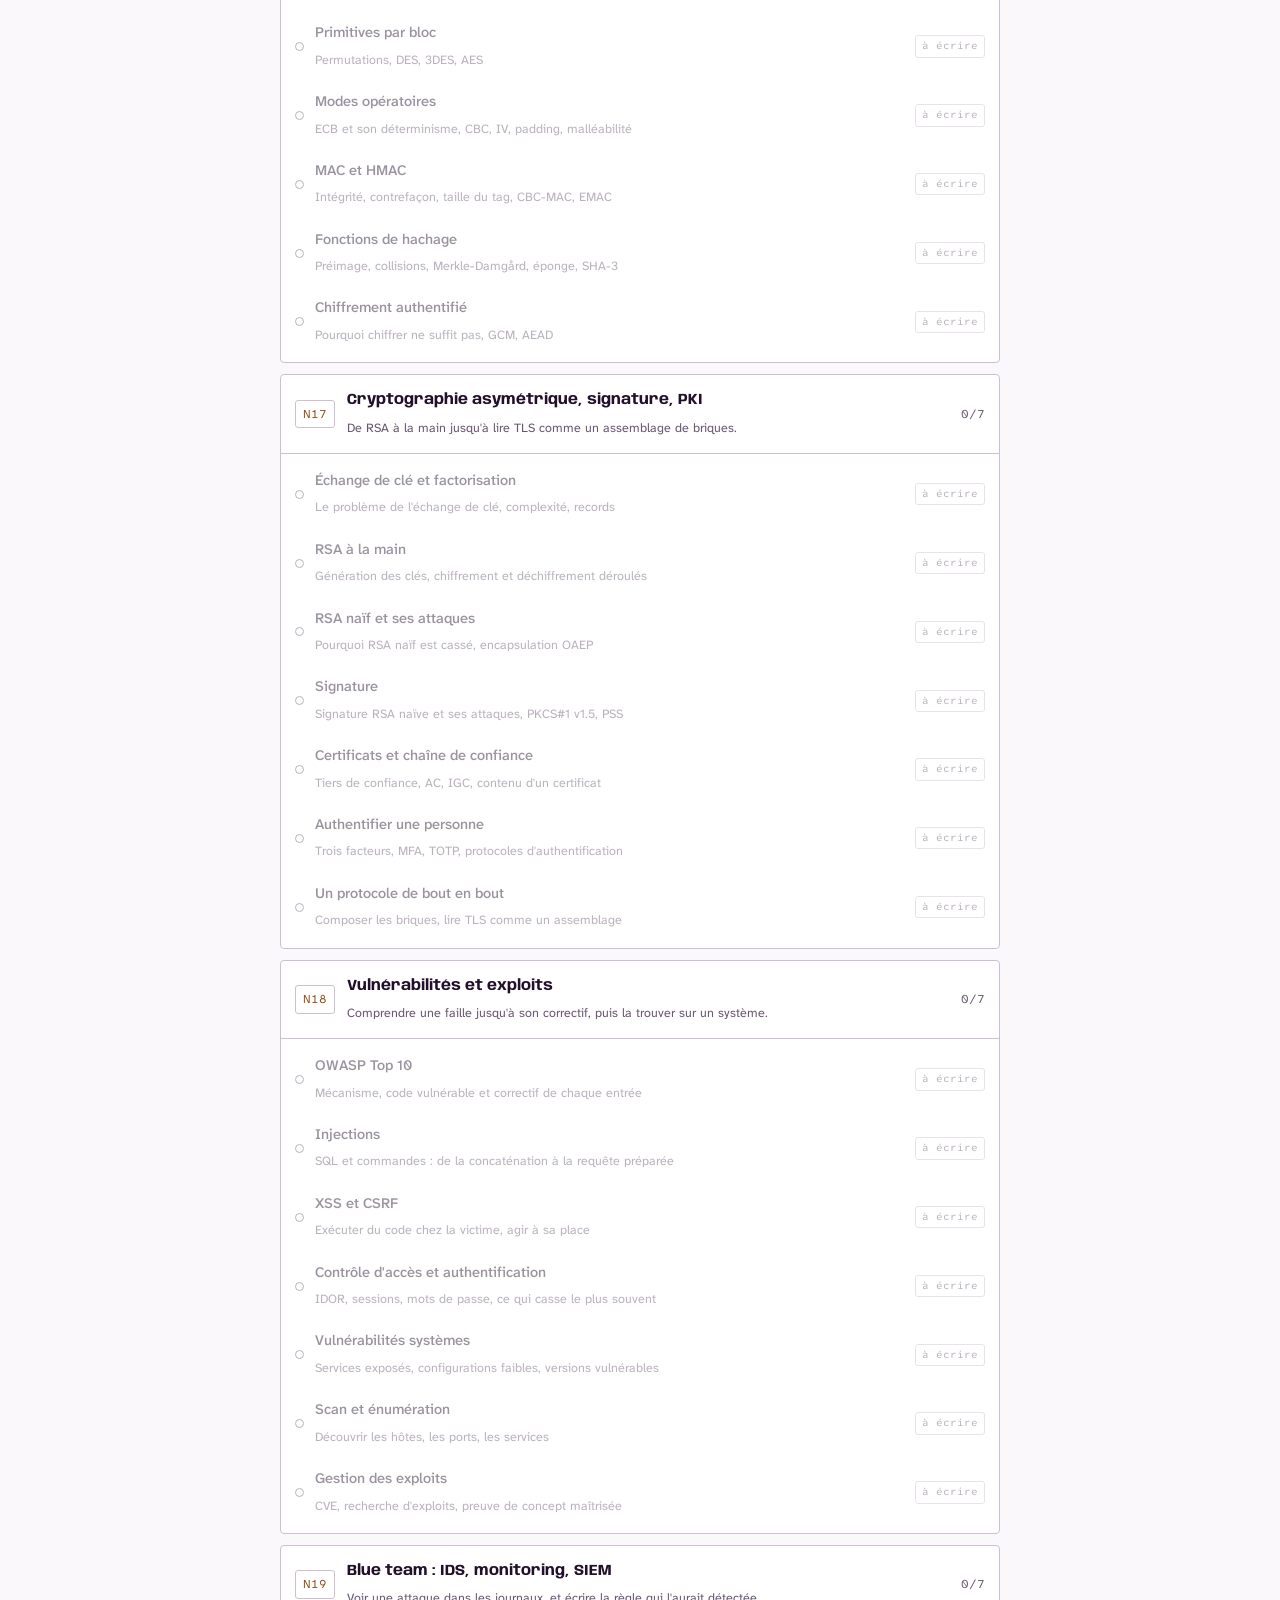
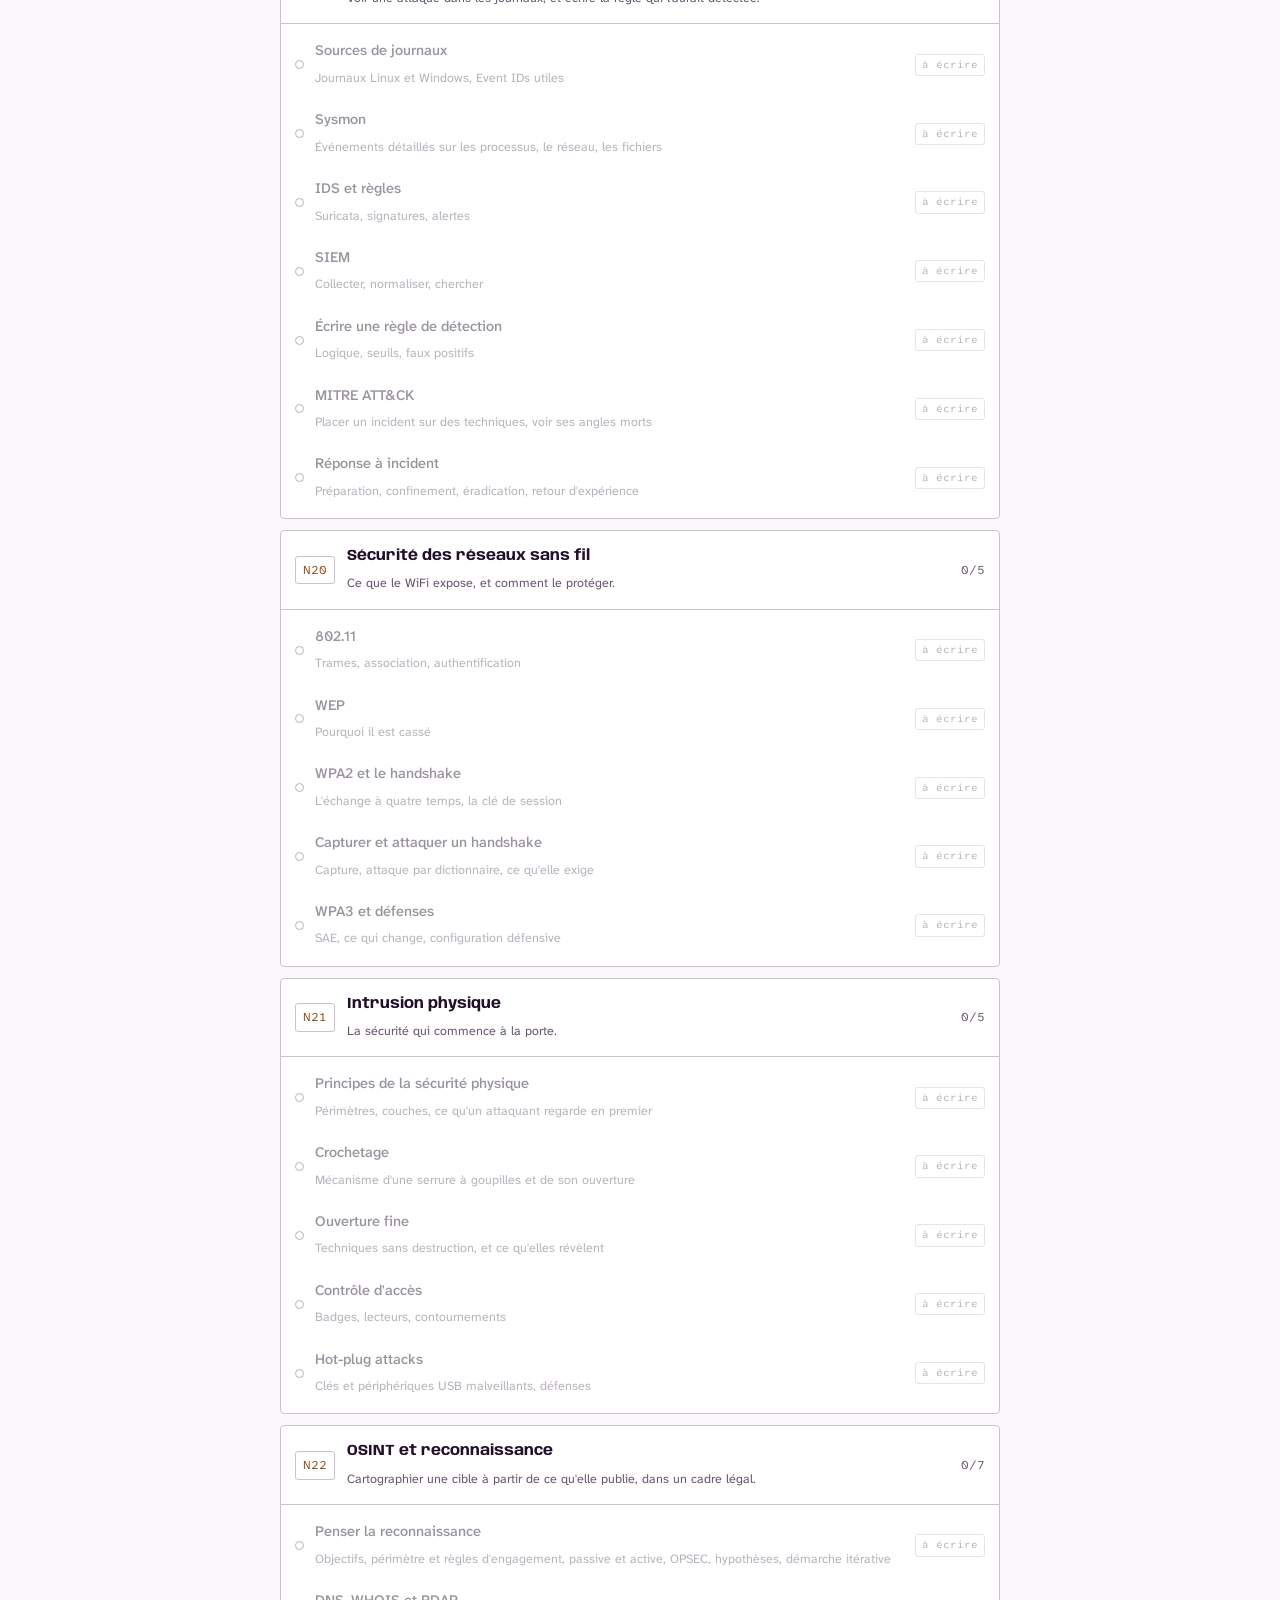
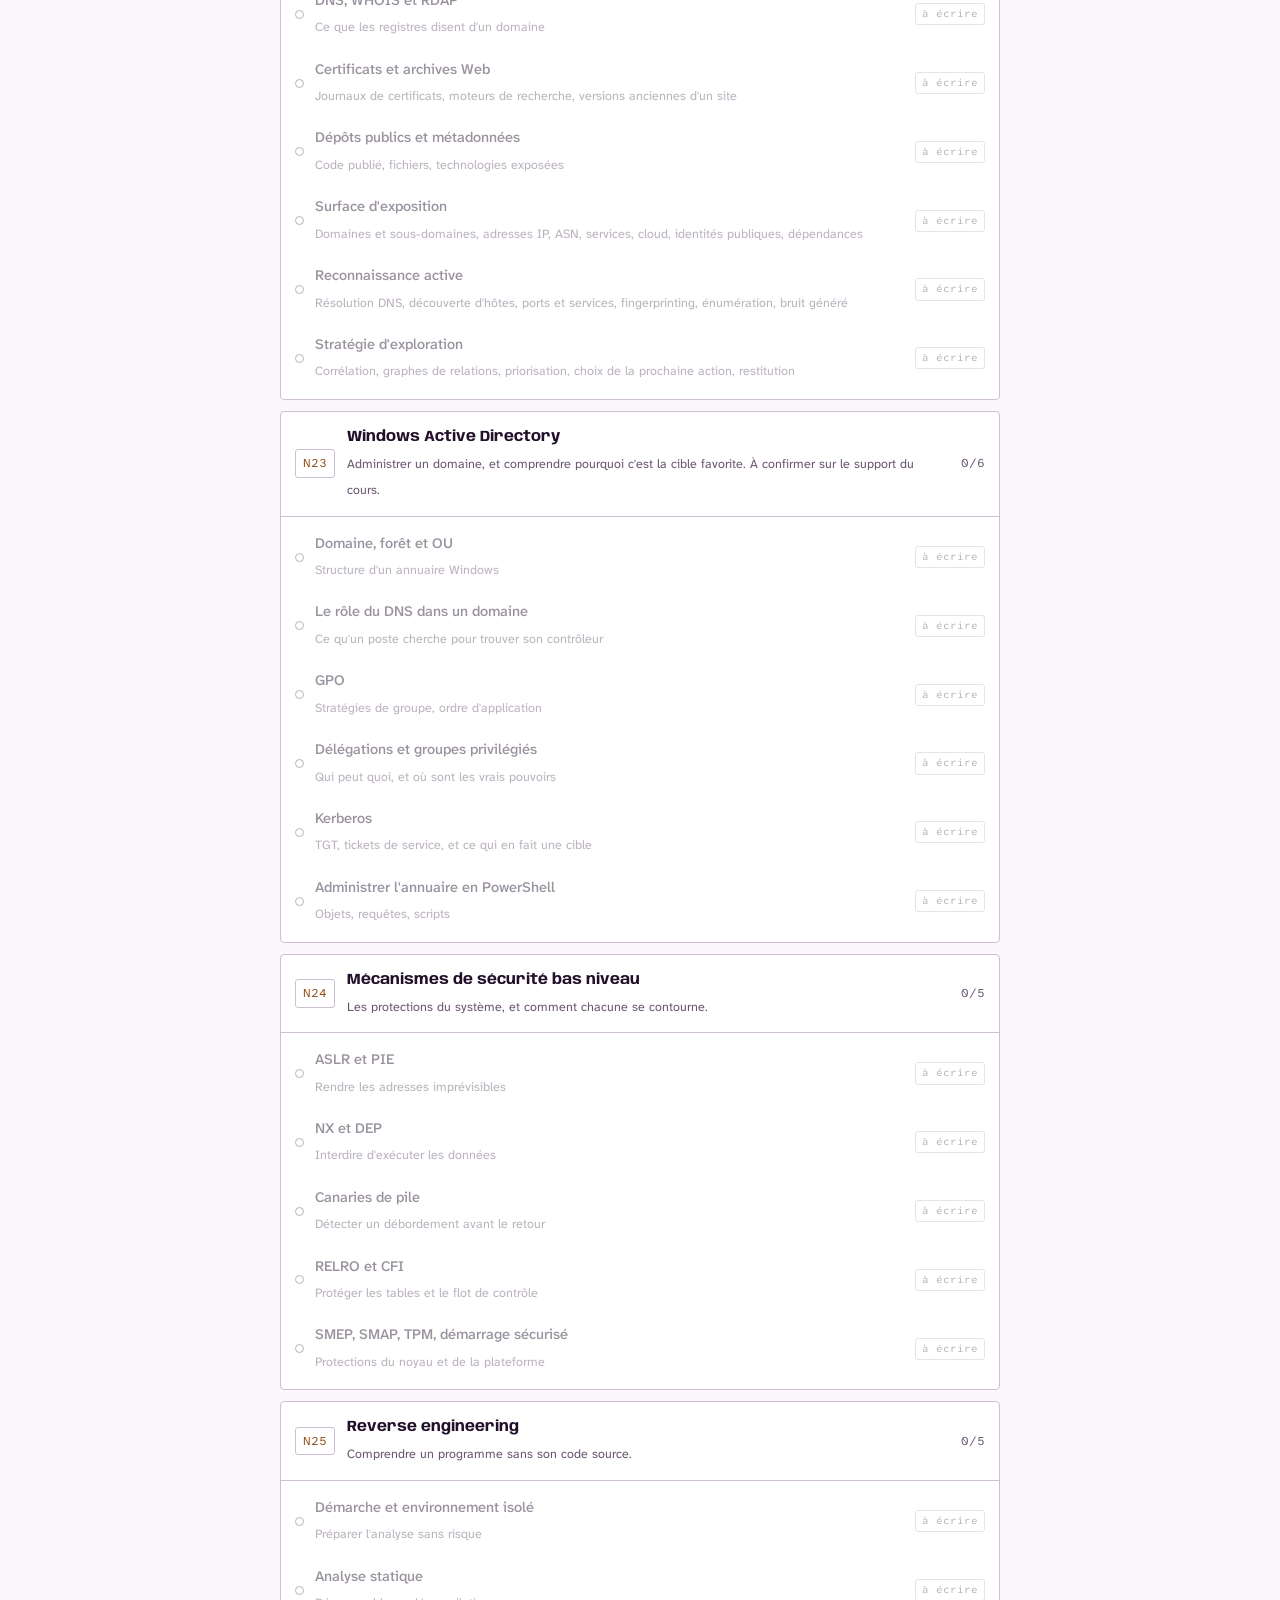
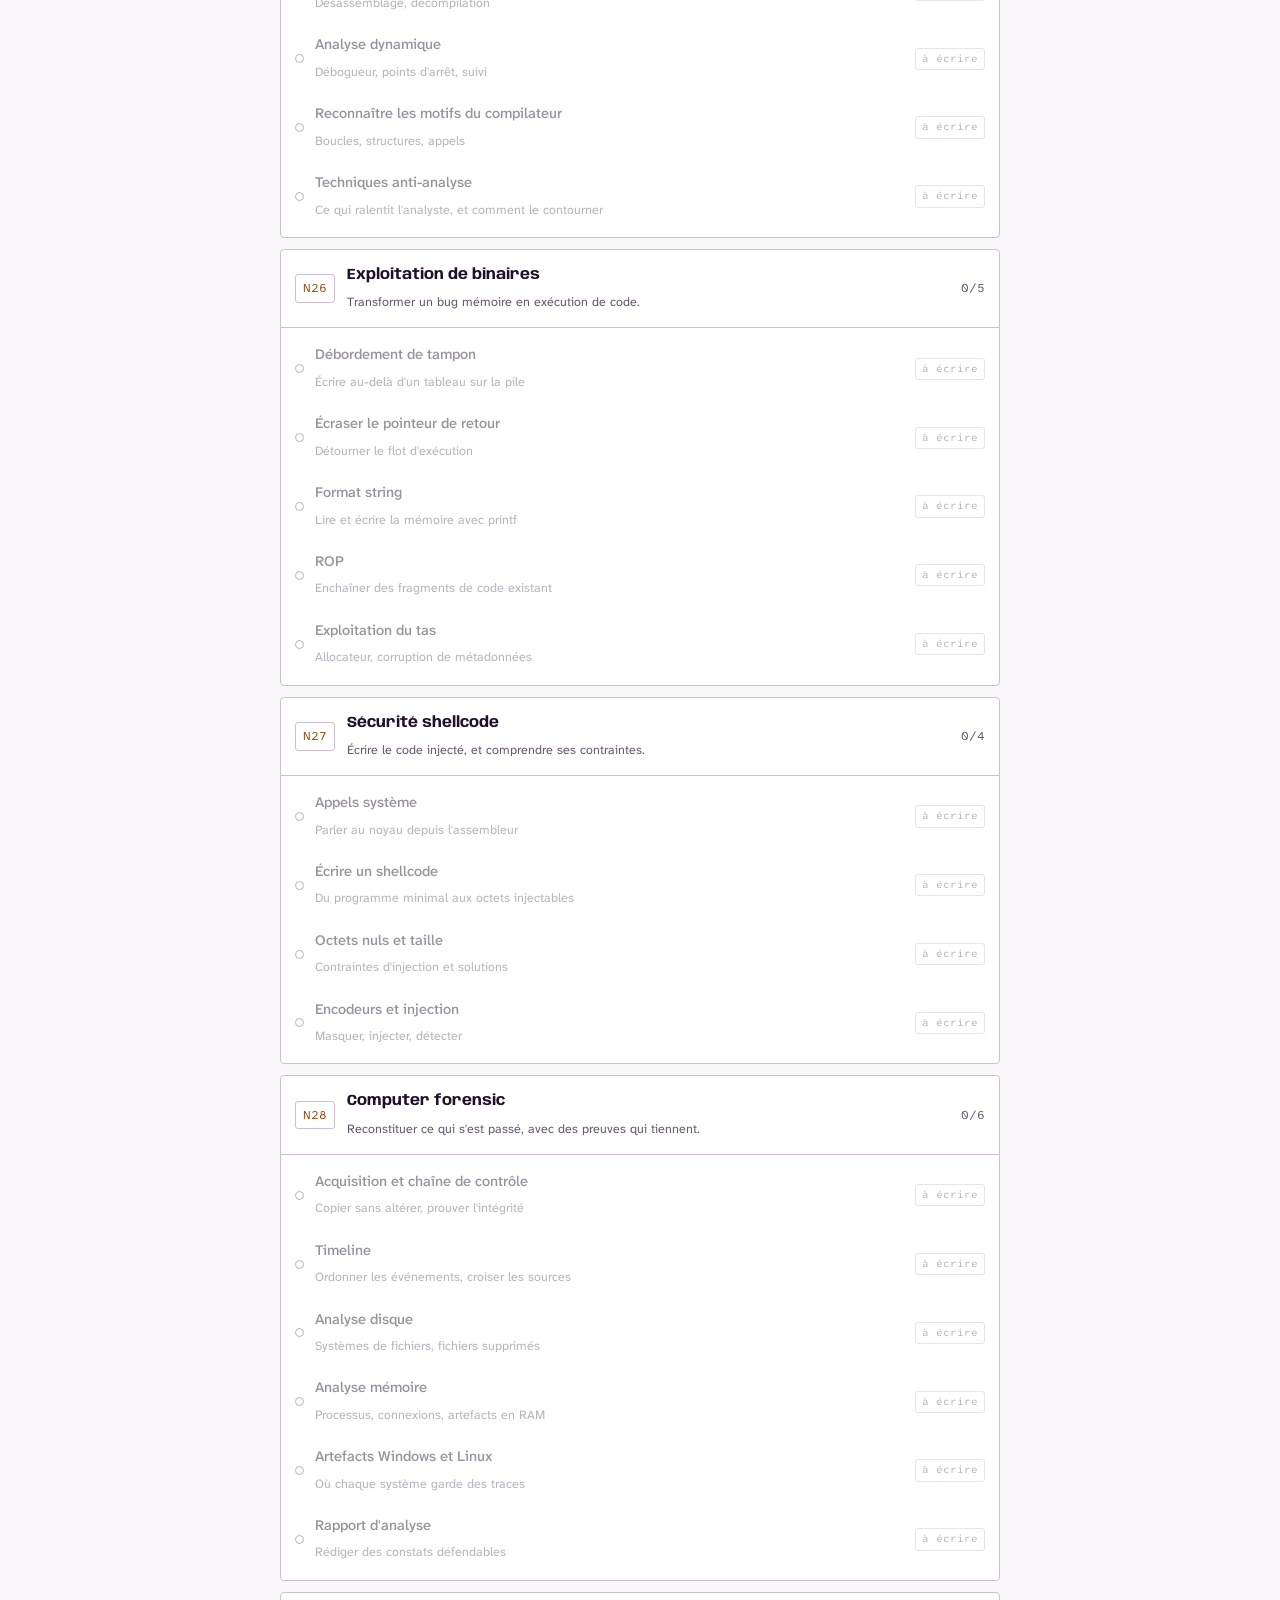
==== commit 29da553d: "app : sauvegarde et restauration de la progression (fichier JSON, fusion prudente, rappel apres 7 jo" ====
--- a/app/index.html
+++ b/app/index.html
@@ -150,6 +150,51 @@
 .onglets a[aria-current="page"]{color:var(--fg);font-weight:700;border-bottom-color:var(--accent)}
 .onglets a:focus-visible{outline:3px solid var(--fg);outline-offset:-3px}
 .onglets .court{display:none}
+/* cours & révision */
+.tuiles{display:grid;grid-template-columns:repeat(auto-fill,minmax(205px,1fr));gap:11px}
+.tuile{display:flex;flex-direction:column;gap:3px;background:var(--panel);border:1px solid var(--line);border-radius:4px;padding:14px;color:var(--fg);text-decoration:none;min-width:0}
+.tuile:hover{border-color:var(--muted)}
+.tuile:focus-visible{outline:3px solid var(--fg);outline-offset:2px}
+.tuile strong{font-family:var(--display);font-size:15px;line-height:1.3}
+.t-meta{font-family:var(--mono);font-size:11px;letter-spacing:.05em;text-transform:uppercase;color:var(--muted)}
+.t-prof{font-size:13px;color:var(--fg-2)}
+.t-cartes{margin-top:auto;padding-top:8px;font-size:13px;color:var(--muted)}
+.t-cartes.chaud b{color:var(--accent);font-size:15px}
+.fil{font-family:var(--mono);font-size:11.5px;color:var(--muted);letter-spacing:.04em;margin:0 0 6px}
+.fil a{color:var(--accent)}
+.bloc-rev{background:var(--panel);border:1px solid var(--line);border-left:2px solid var(--accent);border-radius:3px;padding:14px 15px}
+.bloc-rev p{margin:0}
+.bloc-rev b{color:var(--accent)}
+.seances{list-style:none;margin:0;padding:0}
+.seance{border-left:2px solid var(--line);padding:0 0 14px 13px}
+.s-date{font-family:var(--mono);font-size:12px;color:var(--accent);margin:0 0 2px}
+.s-sujet{margin:0 0 8px}
+.chemin{display:flex;flex-wrap:wrap;align-items:center;gap:6px 10px;margin:0 0 9px}
+.chemin code{flex:1 1 260px;font-size:12px;padding:6px 8px;user-select:all}
+.chemin .copie{font-size:13px;padding:6px 12px;min-height:40px}
+.reperes{flex:1 0 100%;font-size:12.5px;color:var(--muted)}
+.puces{display:flex;flex-wrap:wrap;gap:7px}
+.puce{font-size:13px;color:var(--fg);text-decoration:none;border:1px solid var(--line);border-radius:3px;padding:6px 9px;background:var(--panel)}
+.puce b{font-family:var(--mono);font-weight:500;color:var(--accent);margin-right:3px}
+a.puce:hover{border-color:var(--muted)}
+.puce.ok{border-color:var(--ok)}
+.puce.absent{opacity:.55}
+.piege{font-family:var(--mono);font-size:10.5px;letter-spacing:.05em;text-transform:uppercase;color:var(--bg);background:var(--bad);border-radius:3px;padding:1px 6px;vertical-align:1px}
+.f-src{display:block;font-family:var(--mono);font-size:11px;color:var(--muted);margin-top:3px}
+a.lien-act{text-decoration:none;display:inline-flex;align-items:center}
+/* sauvegarde de la progression */
+.lien-sauve{order:2;font-size:.9rem;color:var(--fg-2);text-decoration:underline;text-underline-offset:3px;min-height:44px;display:inline-flex;align-items:center;padding:0 4px}
+.lien-sauve.due{color:var(--sur-vif);background:var(--action);border:1.5px solid var(--bord-vif);border-radius:6px;text-decoration:none;font-weight:700;padding:0 11px}
+.etat{width:auto;min-width:min(100%,420px);margin:0 0 14px}
+.etat td:not(:first-child),.etat th:not(:first-child){text-align:right}
+.etat td:first-child{font-family:var(--sans);font-size:14px}
+.cadre-sauve{background:var(--panel);border:1px solid var(--line);border-radius:4px;padding:16px 15px;margin:0 0 18px}
+.cadre-sauve h2{margin-top:0}
+.choix-mode{display:grid;gap:8px;margin:12px 0}
+.choix-mode label{display:flex;gap:10px;align-items:flex-start;background:var(--panel-2);border:1px solid var(--line);border-radius:3px;padding:10px 12px;cursor:pointer;font-size:14px}
+.choix-mode input{margin-top:4px;accent-color:var(--accent)}
+.choix-mode label:has(input:checked){border-color:var(--accent)}
+.ok-msg{border-left:2px solid var(--ok);background:var(--panel);padding:12px 14px;border-radius:3px;margin:0 0 18px}
 .vide{background:var(--panel);border:1px dashed var(--line);border-radius:4px;padding:18px 16px;color:var(--fg-2);font-size:14.5px}
 @media (max-width:640px){
   body{padding-bottom:calc(84px + env(safe-area-inset-bottom))}
@@ -167,6 +212,7 @@
   <div class="top">
     <button class="brand" id="home">Formation cyber</button>
     <button class="bascule-theme" id="b-theme" type="button"></button>
+    <a class="lien-sauve" id="b-sauve" href="#sauvegarde">Sauvegarde</a>
     <div class="mini">Modules validés <b id="g-done">0</b> / <b id="g-tot">0</b></div>
     <div class="gbar"><i id="g-bar"></i></div>
     <nav class="onglets" id="onglets" aria-label="Sections">
@@ -183,6 +229,7 @@
 
 <script src="activites.js"></script>
 <script src="etapes.js"></script>
+<script src="progression.js"></script>
 <script>
 (function(){
   const b=document.getElementById("b-theme"),r=document.documentElement;
@@ -763,41 +810,49 @@
   }
 
   function session(){
-    if(!cartes.length){view.innerHTML=entete("cartes")+`<div class="err">Aucune carte dans ce niveau pour l'instant.</div>`;onglets();return;}
-    /* priorité aux boîtes basses, mélange à l'intérieur de chaque boîte, 20 cartes max */
-    const tirage=cartes.map(c=>({c,k:(boites[c.id]||1)+Math.random()})).sort((a,b)=>a.k-b.k).slice(0,20).map(x=>x.c);
-    let i=0, sues=0, ratees=0;
-    function carte(){
-      if(i>=tirage.length){
-        view.innerHTML=entete("cartes")+`<div class="card"><p class="src">Session terminée</p>
-          <p class="recto">${sues} sue${sues>1?"s":""}, ${ratees} à revoir.</p>
-          <p class="verso">Les cartes à revoir sont revenues en boîte 1 : elles passeront en tête à la prochaine session. Mieux vaut une courte session chaque jour qu'une longue de temps en temps.</p></div>
-          <div class="row"><button class="act" id="again">Nouvelle session</button></div>`;
-        onglets(); document.getElementById("again").onclick=session; return;
-      }
-      const c=tirage[i];
-      view.innerHTML=entete("cartes")+`<div class="card">
-          <p class="src">Carte ${i+1} / ${tirage.length} · ${c.mod} · boîte ${boites[c.id]||1}</p>
-          <p class="recto">${c.r}</p>
-          <div class="verso" id="verso" hidden>${c.v}</div>
-        </div>
-        <div class="row" id="r1"><button class="act" id="voir">Voir la réponse</button></div>
-        <div class="row" id="r2" hidden>
-          <button class="act" id="su">Je savais</button>
-          <button class="act ghost" id="rate">À revoir</button>
-        </div>
-        <p class="gate" style="text-align:left;margin-top:10px">Réponds d'abord dans ta tête, ou à voix haute, avant de retourner la carte.</p>`;
-      onglets();
-      document.getElementById("voir").onclick=()=>{
-        document.getElementById("verso").hidden=false;
-        document.getElementById("r1").hidden=true; document.getElementById("r2").hidden=false;
-      };
-      document.getElementById("su").onclick=()=>{boites[c.id]=Math.min(5,(boites[c.id]||1)+1);saveBoites();sues++;i++;carte();};
-      document.getElementById("rate").onclick=()=>{boites[c.id]=1;saveBoites();ratees++;i++;carte();};
-    }
-    carte(); window.scrollTo(0,0);
+    sessionCartes({cartes:cartes.map(c=>({...c,etiquette:c.mod})),boites,sauver:saveBoites,
+      entete:()=>entete("cartes"),lier:onglets,vide:"Aucune carte dans ce niveau pour l'instant."});
   }
   session();
+}
+
+/* Moteur de boîtes, commun au parcours et aux matières ESGI.
+   o.cartes : [{id, r, v, etiquette, piege?}] · o.boites : {id → boîte} · o.sauver() · o.entete() → html · o.lier() */
+function sessionCartes(o){
+  const {cartes,boites}=o;
+  if(!cartes.length){view.innerHTML=o.entete()+`<div class="err">${o.vide}</div>`;o.lier();return;}
+  /* priorité aux boîtes basses, mélange à l'intérieur de chaque boîte, 20 cartes max */
+  const tirage=cartes.map(c=>({c,k:(boites[c.id]||1)+Math.random()})).sort((a,b)=>a.k-b.k).slice(0,20).map(x=>x.c);
+  let i=0, sues=0, ratees=0;
+  function carte(){
+    if(i>=tirage.length){
+      view.innerHTML=o.entete()+`<div class="card"><p class="src">Session terminée</p>
+        <p class="recto">${sues} sue${sues>1?"s":""}, ${ratees} à revoir.</p>
+        <p class="verso">Les cartes à revoir sont revenues en boîte 1 : elles passeront en tête à la prochaine session. Mieux vaut une courte session chaque jour qu'une longue de temps en temps.</p></div>
+        <div class="row"><button class="act" id="again">Nouvelle session</button></div>`;
+      o.lier(); document.getElementById("again").onclick=()=>sessionCartes(o); return;
+    }
+    const c=tirage[i];
+    view.innerHTML=o.entete()+`<div class="card">
+        <p class="src">Carte ${i+1} / ${tirage.length} · ${c.etiquette} · boîte ${boites[c.id]||1}${c.piege?' <span class="piege">piège</span>':""}</p>
+        <p class="recto">${c.r}</p>
+        <div class="verso" id="verso" hidden>${c.v}</div>
+      </div>
+      <div class="row" id="r1"><button class="act" id="voir">Voir la réponse</button></div>
+      <div class="row" id="r2" hidden>
+        <button class="act" id="su">Je savais</button>
+        <button class="act ghost" id="rate">À revoir</button>
+      </div>
+      <p class="gate" style="text-align:left;margin-top:10px">Réponds d'abord dans ta tête, ou à voix haute, avant de retourner la carte.</p>`;
+    o.lier();
+    document.getElementById("voir").onclick=()=>{
+      document.getElementById("verso").hidden=false;
+      document.getElementById("r1").hidden=true; document.getElementById("r2").hidden=false;
+    };
+    document.getElementById("su").onclick=()=>{boites[c.id]=Math.min(5,(boites[c.id]||1)+1);o.sauver();sues++;i++;carte();};
+    document.getElementById("rate").onclick=()=>{boites[c.id]=1;o.sauver();ratees++;i++;carte();};
+  }
+  carte(); window.scrollTo(0,0);
 }
 
 /* ============================================================
@@ -946,6 +1001,138 @@
 })();
 
 /* ============================================================
+   SECTIONS ESGI — contenu dans esgi/*.json (schéma : esgi/SCHEMA.md)
+   L'application ne fait que lire ces fichiers. Seules les boîtes des cartes
+   sont écrites, sous leur propre clé, séparée de celle du parcours.
+   ============================================================ */
+const KEY_ESGI="formation.cyber.esgi.cartes.v1";
+let boitesEsgi={};
+try{const r=localStorage.getItem(KEY_ESGI); if(r) boitesEsgi=JSON.parse(r)||{};}catch(e){}
+function saveBoitesEsgi(){try{localStorage.setItem(KEY_ESGI,JSON.stringify(boitesEsgi))}catch(e){}}
+/* Identifiant d'une carte : matière + empreinte du recto. Une carte insérée au milieu du fichier
+   ne décale pas la progression des autres ; une carte dont on réécrit le recto repart en boîte 1. */
+function empreinte(s){let h=5381;for(const ch of String(s))h=((h*33)^ch.codePointAt(0))>>>0;return h.toString(36);}
+let ESGI=null;
+async function chargerEsgi(){
+  if(ESGI) return ESGI;
+  const r=await fetch("../esgi/matieres.json",{cache:"no-cache"});
+  if(!r.ok) throw new Error(r.status);
+  const matieres=await r.json(), cartes={};
+  /* l'index (outils/indexer.js) dit quelles matières ont des cartes : on ne demande que ces fichiers.
+     S'il manque, on tente toutes les matières ; une absente répond 404 et compte 0 carte. */
+  let avec=null;
+  try{const x=await fetch("../esgi/cartes-index.json",{cache:"no-cache"});if(x.ok)avec=(await x.json()).cartes;}catch(e){}
+  if(!Array.isArray(avec)) avec=matieres.map(m=>m.id);
+  matieres.forEach(m=>{cartes[m.id]=[];});
+  await Promise.all(matieres.filter(m=>avec.includes(m.id)).map(m=>fetch(`../esgi/cartes/${m.id}.json`,{cache:"no-cache"})
+    .then(x=>x.ok?x.json():null).catch(()=>null)
+    .then(d=>{cartes[m.id]=(d&&Array.isArray(d.cartes)?d.cartes:[]).map(c=>({...c,id:`${m.id}#${empreinte(c.r)}`}));})));
+  ESGI={matieres,cartes};
+  return ESGI;
+}
+const attente=c=>c.filter(x=>(boitesEsgi[x.id]||1)===1).length;
+const dateFr=d=>new Date(d+"T12:00:00").toLocaleDateString("fr-FR",{weekday:"short",day:"numeric",month:"long",year:"numeric"});
+const echap=s=>String(s).replace(/[&<>"]/g,c=>({"&":"&amp;","<":"&lt;",">":"&gt;",'"':"&quot;"}[c]));
+function erreurEsgi(){
+  view.innerHTML=`<h1>Cours &amp; révision</h1><div class="err">Impossible de lire <code>esgi/matieres.json</code>. L'application doit être servie par un serveur local lancé à la racine du projet.</div>`;
+}
+/* bouton « copier » : le chemin reste aussi affiché et sélectionnable si le presse-papiers est refusé */
+function brancherCopie(racine){
+  racine.querySelectorAll("[data-copie]").forEach(b=>b.onclick=async()=>{
+    const t=b.dataset.copie;
+    try{await navigator.clipboard.writeText(t);b.textContent="Copié";}
+    catch(e){const s=getSelection(),r=document.createRange();r.selectNodeContents(b.previousElementSibling);s.removeAllRanges();s.addRange(r);b.textContent="Sélectionné, Ctrl+C";}
+    setTimeout(()=>{b.textContent="Copier le chemin";},1800);
+  });
+}
+/* un support en ligne (plateforme, intranet) n'a pas de chemin à copier : bouton seulement pour un vrai chemin */
+const estChemin=p=>/^[A-Za-z]:\\|^\\\\|^\//.test(p);
+const cheminHtml=(p,rep)=>`<div class="chemin"><code>${echap(p)}</code>${estChemin(p)?`<button class="act ghost copie" type="button" data-copie="${echap(p)}">Copier le chemin</button>`:""}${rep?`<span class="reperes">${echap(rep)}</span>`:""}</div>`;
+
+async function renderCours(){
+  marquerOnglet("cours");
+  view.innerHTML=`<p class="sub">Chargement…</p>`;
+  let E; try{E=await chargerEsgi();}catch(e){erreurEsgi();return;}
+  const tuiles=E.matieres.map(m=>{
+    const c=E.cartes[m.id], n=attente(c);
+    return `<a class="tuile" href="#cours=${m.id}">
+      <span class="t-meta">${m.trimestre} · ${m.type==="electif"?"électif":"tronc commun"}</span>
+      <strong>${echap(m.titre)}</strong>
+      <span class="t-prof">${m.intervenant?echap(m.intervenant):"Intervenant non renseigné"}</span>
+      <span class="t-cartes ${n?"chaud":""}">${c.length?`<b>${n}</b> à revoir sur ${c.length} carte${c.length>1?"s":""}`:"Pas encore de cartes"}</span>
+    </a>`;
+  }).join("");
+  const total=Object.values(E.cartes).reduce((a,c)=>a+c.length,0);
+  view.innerHTML=`<h1>Cours &amp; révision</h1>
+    <p class="sub">${E.matieres.length} matières, ${total} cartes de révision. « À revoir » = cartes en boîte 1 : jamais vues, ou ratées à la dernière session.</p>
+    <div class="tuiles">${tuiles}</div>`;
+  window.scrollTo(0,0);
+}
+
+async function renderMatiere(id){
+  marquerOnglet("cours");
+  view.innerHTML=`<p class="sub">Chargement…</p>`;
+  let E; try{E=await chargerEsgi();}catch(e){erreurEsgi();return;}
+  const m=E.matieres.find(x=>x.id===id);
+  if(!m){view.innerHTML=`<h1>Matière inconnue</h1><div class="err">Aucune matière <code>${echap(id)}</code> dans <code>esgi/matieres.json</code>.</div><div class="row"><a class="act ghost lien-act" href="#cours">Toutes les matières</a></div>`;return;}
+  const cartes=E.cartes[m.id];
+  const pieges=cartes.filter(c=>c.piege).length;
+  const seances=m.seances.length?[...m.seances].reverse().map(s=>`<li class="seance">
+      <p class="s-date">${dateFr(s.date)}</p>
+      <p class="s-sujet">${echap(s.sujet)}</p>
+      ${s.supports.map(x=>cheminHtml(x.fichier,x.reperes)).join("")}
+    </li>`).join(""):`<p class="note">Aucune séance renseignée pour l'instant.</p>`;
+  const titres=new Map([...CUR.niveaux.flatMap(l=>l.modules),...((CUR.hors_parcours||{}).modules||[])].map(x=>[x.id,x.titre]));
+  const liens=m.modules_parcours.map(x=>{
+    const ecrit=INDEX.includes(x), ok=prog[x];
+    return ecrit?`<a class="puce ${ok?"ok":""}" href="#m=${x}"><b>${x}</b> ${echap(titres.get(x)||"")}</a>`
+               :`<span class="puce absent"><b>${x}</b> ${echap(titres.get(x)||"")} · à écrire</span>`;
+  }).join("");
+  view.innerHTML=`<p class="fil"><a href="#cours">Cours &amp; révision</a> · ${m.trimestre} · ${m.type==="electif"?"électif":"tronc commun"}</p>
+    <h1>${echap(m.titre)}</h1>
+    <p class="sub">${m.intervenant?echap(m.intervenant):"Intervenant non renseigné"}</p>
+    <section class="bloc-rev">
+      ${cartes.length?`<p><strong>${cartes.length} cartes</strong>, dont ${pieges} piège${pieges>1?"s":""} · <b>${attente(cartes)}</b> à revoir</p>
+      <div class="row"><button class="act" id="reviser">Réviser</button><button class="act ghost" id="fiche">Toutes les cartes</button></div>`
+      :`<p>Pas encore de cartes pour cette matière.</p>`}
+    </section>
+    <h2>Séances</h2><ul class="seances">${seances}</ul>
+    ${m.dossier?`<h2>Dossier du cours</h2>${cheminHtml(m.dossier)}`:""}
+    <h2>Modules du parcours liés</h2>
+    ${liens?`<div class="puces">${liens}</div>`:`<p class="note">Aucun module du parcours rattaché.</p>`}`;
+  brancherCopie(view);
+  if(!cartes.length){window.scrollTo(0,0);return;}
+
+  const entete=onglet=>{
+    const parBoite=[1,2,3,4,5].map(b=>cartes.filter(c=>(boitesEsgi[c.id]||1)===b).length);
+    return `<p class="fil"><a href="#cours">Cours &amp; révision</a> · révision</p>
+      <h1>${echap(m.titre)}</h1>
+      <div class="tabs">
+        <button class="act ${onglet==="cartes"?"":"ghost"}" id="t-cartes">Cartes</button>
+        <button class="act ${onglet==="fiche"?"":"ghost"}" id="t-fiche">Toutes les cartes</button>
+        <button class="act ghost" id="t-back">Retour à la matière</button>
+      </div>
+      ${onglet==="cartes"?`<p class="boxes">Boîtes 1 → 5 : ${parBoite.join(" · ")} <span class="c">— la boîte 1 regroupe ce qui n'est pas encore acquis</span></p>`:""}`;
+  };
+  const lier=()=>{
+    document.getElementById("t-cartes").onclick=session;
+    document.getElementById("t-fiche").onclick=fiche;
+    document.getElementById("t-back").onclick=()=>renderMatiere(id);
+  };
+  function session(){
+    sessionCartes({cartes:cartes.map(c=>({...c,etiquette:c.source})),boites:boitesEsgi,sauver:saveBoitesEsgi,
+      entete:()=>entete("cartes"),lier,vide:"Aucune carte pour cette matière."});
+  }
+  function fiche(){
+    view.innerHTML=entete("fiche")+`<div class="fiche"><dl>${cartes.map(c=>`<dt>${c.piege?'<span class="piege">piège</span> ':""}${c.r}</dt><dd>${c.v}<span class="f-src">${echap(c.source)} · boîte ${boitesEsgi[c.id]||1}</span></dd>`).join("")}</dl></div>`;
+    lier(); window.scrollTo(0,0);
+  }
+  document.getElementById("reviser").onclick=session;
+  document.getElementById("fiche").onclick=fiche;
+  window.scrollTo(0,0);
+}
+
+/* ============================================================
    ROUTAGE PAR HASH
    (vide) ou #parcours → sommaire · #m=<id> → module (adresse historique, inchangée)
    #realisations · #cours · #cours=<matière> · #tp · #controles → sections ESGI
@@ -962,14 +1149,110 @@
 }
 const SECTIONS={
   realisations:()=>renderSection("realisations","Réalisations","Ce que tu as réellement fait : TP rendus, labos montés, notes obtenues. Section en préparation."),
-  cours:id=>renderSection("cours","Cours & révision",id?`Matière <code>${esc(id)}</code> : séances, supports et cartes de révision. Section en préparation.`:"Une page par matière ESGI : séances, supports, cartes de révision. Section en préparation."),
+  cours:id=>id?renderMatiere(id):renderCours(),
   tp:()=>renderSection("tp","TP","Les travaux pratiques : échéance, statut, note, étapes à cocher. Section en préparation."),
   controles:()=>renderSection("controles","Contrôles","Les évaluations annoncées : date, périmètre, format, examen blanc. Section en préparation.")
 };
+/* ============================================================
+   SAUVEGARDE DE LA PROGRESSION (§9.2) — logique dans progression.js
+   Solution d'attente avant la synchronisation : un fichier à télécharger et à recharger.
+   ============================================================ */
+const KEY_SAUVE="fc.sauvegarde";   /* réglage de l'appareil, jamais exporté */
+const lireMeta=()=>{try{return JSON.parse(localStorage.getItem(KEY_SAUVE))||{};}catch(e){return {};}};
+const ecrireMeta=m=>{try{localStorage.setItem(KEY_SAUVE,JSON.stringify(m));}catch(e){}};
+const joursDepuis=iso=>Math.floor((Date.now()-new Date(iso).getTime())/864e5);
+function instantaneLocal(){try{return Progression.instantane(localStorage);}catch(e){return {};}}
+/* rappel discret dans l'en-tête : progression jamais sauvegardée, ou sauvegardée il y a plus de 7 jours */
+function majRappel(){
+  const b=document.getElementById("b-sauve"), d=lireMeta().derniere;
+  const aSauver=!Progression.resume(instantaneLocal()).vide;
+  const j=d?joursDepuis(d):null, du=aSauver&&(j===null||j>7);
+  b.classList.toggle("due",du);
+  b.textContent=du?(j===null?"À sauvegarder":`Sauvegarde : ${j} j`):"Sauvegarde";
+  b.title=d?`Dernière sauvegarde le ${new Date(d).toLocaleDateString("fr-FR")}`:"Jamais sauvegardé sur cet appareil";
+}
+function ligneEtat(nom,a,b){return `<tr><td>${nom}</td><td>${a}</td>${b===undefined?"":`<td>${b}</td>`}</tr>`;}
+function tableEtat(r,r2){
+  const deux=r2!==undefined;
+  return `<div class="tscroll"><table class="etat"><tr><th></th><th>${deux?"Fichier":"Ici"}</th>${deux?"<th>Ici</th>":""}</tr>
+    ${ligneEtat("Modules validés",r.modules,deux?r2.modules:undefined)}
+    ${ligneEtat("Examens de niveau validés",r.examens,deux?r2.examens:undefined)}
+    ${ligneEtat("Modules commencés (étapes)",r.etapes,deux?r2.etapes:undefined)}
+    ${ligneEtat("Cartes du parcours suivies",r.cartes,deux?r2.cartes:undefined)}
+    ${ligneEtat("Cartes ESGI suivies",r.cartesEsgi,deux?r2.cartesEsgi:undefined)}
+  </table></div>`;
+}
+const dateHeure=d=>d.toLocaleDateString("fr-FR",{day:"numeric",month:"long",year:"numeric"})+" à "+d.toLocaleTimeString("fr-FR",{hour:"2-digit",minute:"2-digit"});
+function telecharger(){
+  const maintenant=new Date(), f=Progression.fichier(instantaneLocal(),maintenant);
+  const p=n=>String(n).padStart(2,"0");
+  const nom=`progression-${maintenant.getFullYear()}-${p(maintenant.getMonth()+1)}-${p(maintenant.getDate())}.json`;
+  const url=URL.createObjectURL(new Blob([JSON.stringify(f,null,1)],{type:"application/json"}));
+  const a=document.createElement("a"); a.href=url; a.download=nom; document.body.appendChild(a); a.click(); a.remove();
+  setTimeout(()=>URL.revokeObjectURL(url),10000);
+  ecrireMeta({...lireMeta(),derniere:maintenant.toISOString()});
+  return nom;
+}
+function renderSauvegarde(message){
+  marquerOnglet(null);
+  const r=Progression.resume(instantaneLocal()), d=lireMeta().derniere;
+  let restaure=null; try{restaure=sessionStorage.getItem("fc.restaure");sessionStorage.removeItem("fc.restaure");}catch(e){}
+  view.innerHTML=`<h1>Sauvegarde de la progression</h1>
+    <p class="sub">Ta progression vit seulement dans ce navigateur, à cette adresse (<code>${echap(location.host||"fichier local")}</code>) : une autre adresse, comme la version publiée en ligne, ne la voit pas. Ce fichier sert à la mettre à l'abri et à la transporter d'un appareil à l'autre.</p>
+    ${restaure||message?`<div class="ok-msg">${restaure||message}</div>`:""}
+    <section class="cadre-sauve">
+      <h2>Sauvegarder</h2>
+      ${tableEtat(r)}
+      <p class="note" style="margin-top:0">${d?`Dernière sauvegarde le ${dateHeure(new Date(d))}${joursDepuis(d)>7?", il y a plus de 7 jours":""}.`:"Jamais sauvegardé sur cet appareil."}</p>
+      <div class="row"><button class="act" id="sauver" ${r.vide?"disabled":""}>Sauvegarder ma progression</button></div>
+    </section>
+    <section class="cadre-sauve">
+      <h2>Restaurer</h2>
+      <p>Choisis un fichier <code>progression-AAAA-MM-JJ.json</code>. Rien n'est modifié avant ta confirmation.</p>
+      <input type="file" id="fichier" accept=".json,application/json" hidden><div class="row"><button class="act ghost" id="choisir" type="button">Choisir un fichier</button></div>
+      <div id="apercu"></div>
+    </section>`;
+  if(!r.vide) document.getElementById("sauver").onclick=()=>{const n=telecharger();majRappel();renderSauvegarde(`Fichier <code>${n}</code> téléchargé. Range-le hors de ce navigateur (OneDrive, clé USB).`);};
+  document.getElementById("choisir").onclick=()=>document.getElementById("fichier").click();
+  document.getElementById("fichier").onchange=e=>{const f=e.target.files[0]; if(f) lireFichier(f);};
+  window.scrollTo(0,0);
+}
+function lireFichier(f){
+  const zone=document.getElementById("apercu");
+  const echec=m=>{zone.innerHTML=`<div class="err" style="margin-top:12px">${m}</div>`;};
+  if(f.size>5e6) return echec("Fichier trop gros pour être une sauvegarde de progression.");
+  const lecteur=new FileReader();
+  lecteur.onerror=()=>echec("Lecture du fichier impossible.");
+  lecteur.onload=()=>{
+    let v; try{v=Progression.verifier(JSON.parse(lecteur.result));}catch(e){return echec(e instanceof SyntaxError?"Ce fichier n'est pas du JSON valide.":echap(e.message));}
+    const rf=Progression.resume(v.cles), rl=Progression.resume(instantaneLocal());
+    if(rf.vide) return echec("Cette sauvegarde ne contient aucune progression.");
+    zone.innerHTML=`<h3>${echap(f.name)}</h3>
+      <p>Sauvegarde du ${v.date?dateHeure(v.date):"(date illisible)"}.</p>
+      ${tableEtat(rf,rl)}
+      ${v.ignorees.length?`<p class="note">${v.ignorees.length} élément${v.ignorees.length>1?"s":""} inconnu${v.ignorees.length>1?"s":""} ou abîmé${v.ignorees.length>1?"s":""}, laissé${v.ignorees.length>1?"s":""} de côté.</p>`:""}
+      <div class="choix-mode" role="radiogroup" aria-label="Mode de restauration">
+        <label><input type="radio" name="mode" value="fusionner" checked><span><strong>Fusionner</strong> (conseillé) : un module ou un examen validé d'un côté reste validé ; une carte garde la boîte la plus basse des deux ; un module commencé garde l'étape la plus avancée.</span></label>
+        <label><input type="radio" name="mode" value="remplacer"><span><strong>Remplacer</strong> : la progression de ce navigateur est effacée et remplacée par celle du fichier.</span></label>
+      </div>
+      <div class="row"><button class="act" id="confirmer">Confirmer la restauration</button><button class="act ghost" id="annuler">Annuler</button></div>`;
+    document.getElementById("annuler").onclick=()=>{zone.innerHTML="";document.getElementById("fichier").value="";};
+    document.getElementById("confirmer").onclick=()=>{
+      const mode=zone.querySelector("input[name=mode]:checked").value;
+      try{Progression.appliquer(localStorage,v.cles,mode);}catch(e){return echec("Écriture impossible dans ce navigateur (stockage plein ou bloqué).");}
+      try{sessionStorage.setItem("fc.restaure",`Progression ${mode==="remplacer"?"remplacée":"fusionnée"} depuis <code>${echap(f.name)}</code>.`);}catch(e){}
+      location.hash="#sauvegarde"; location.reload();   /* recharge : toutes les vues relisent la progression */
+    };
+  };
+  lecteur.readAsText(f);
+}
+
 function router(){
   if(!CUR) return;
+  majRappel();
   const h=location.hash;
   let x;
+  if(h==="#sauvegarde") return renderSauvegarde();
   if((x=h.match(/^#m=([\w-]+)$/))) return openModule(x[1]);
   if((x=h.match(/^#cours=([a-z0-9-]+)$/))) return SECTIONS.cours(x[1]);
   if((x=h.match(/^#(realisations|cours|tp|controles)$/))) return SECTIONS[x[1]]();
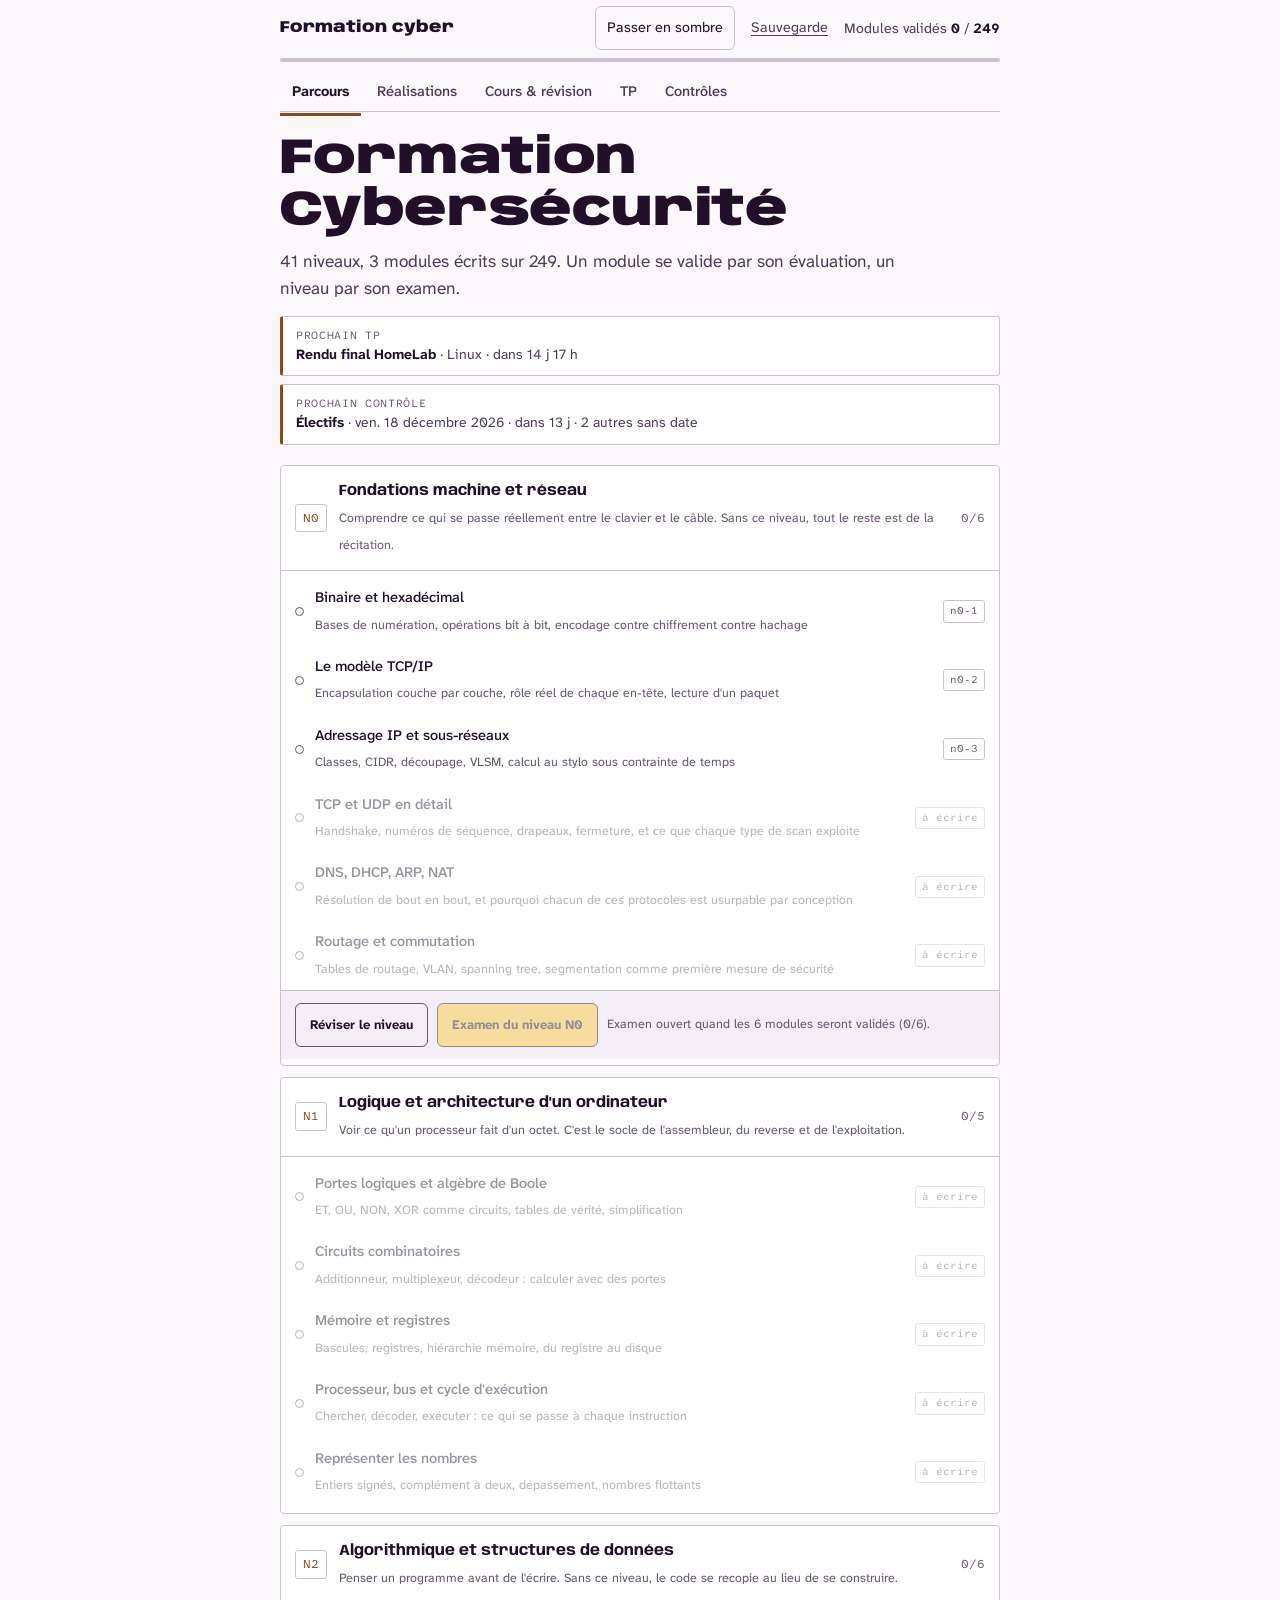
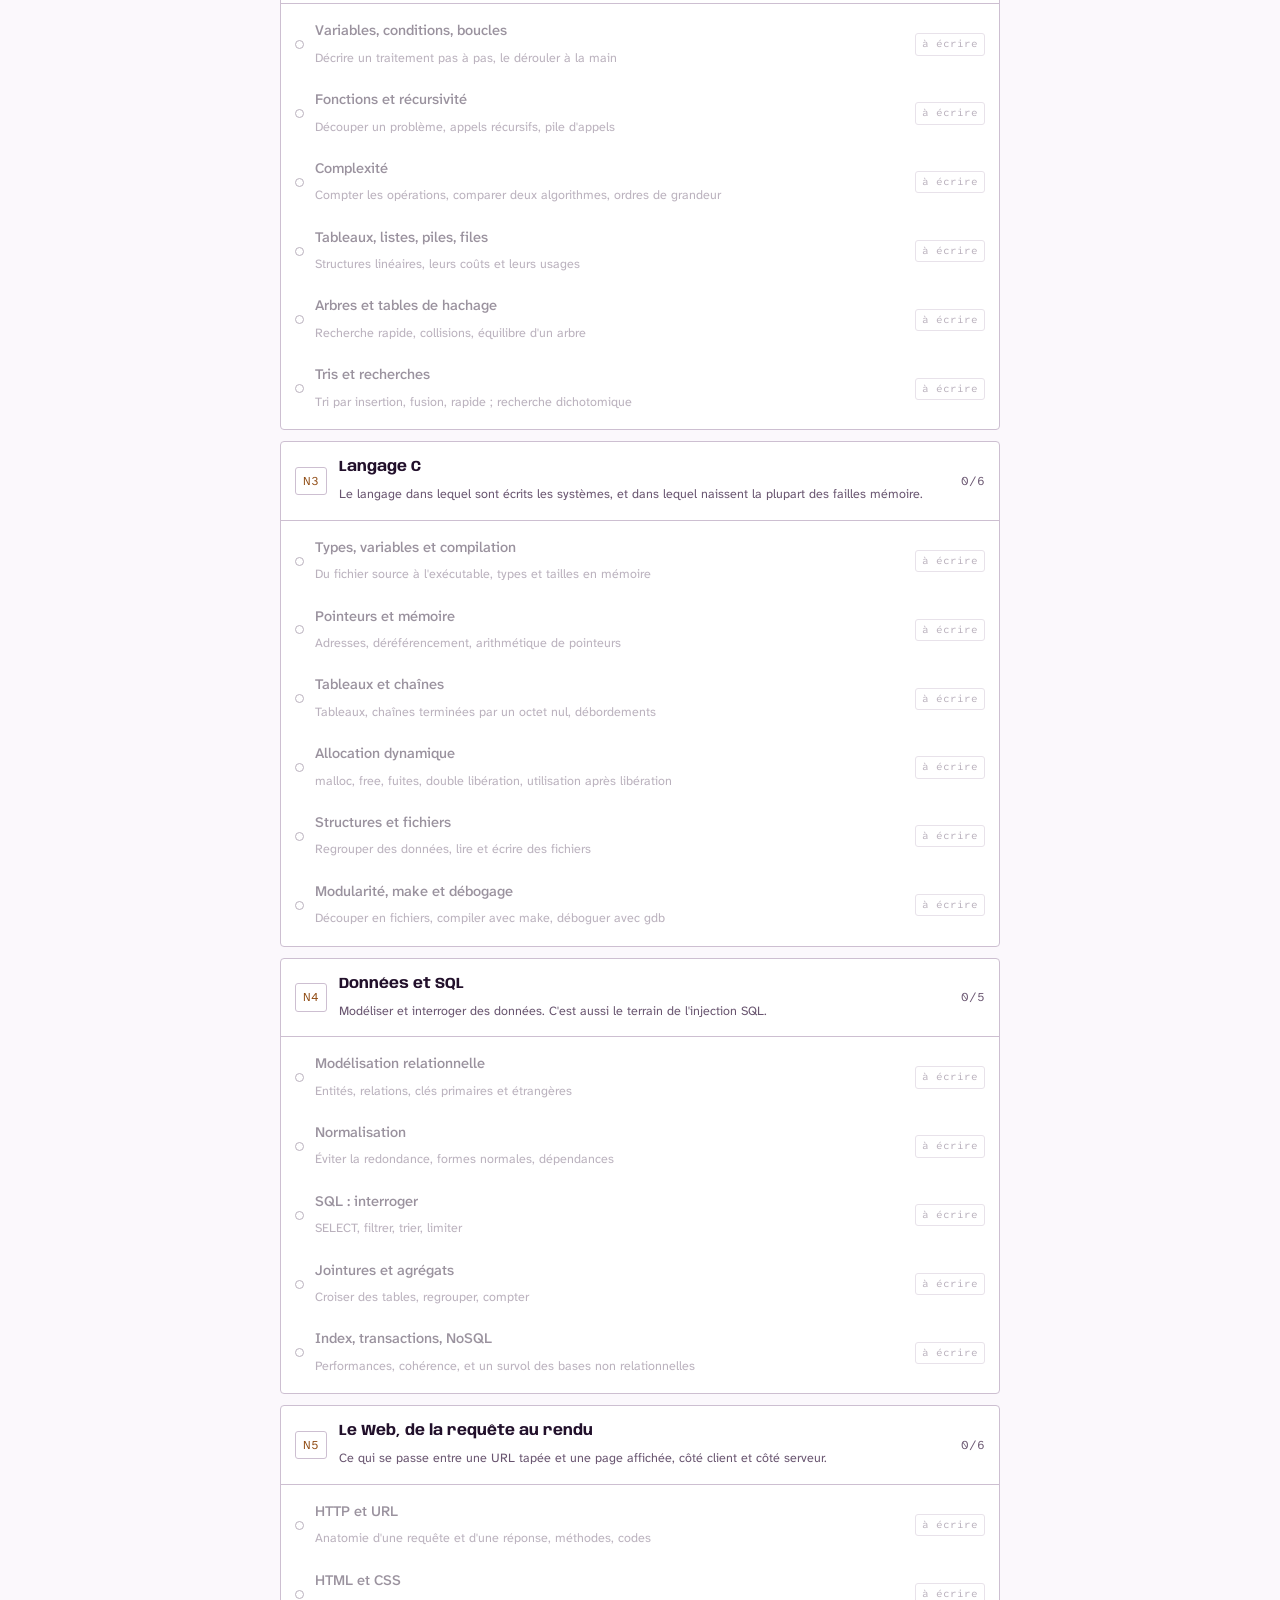
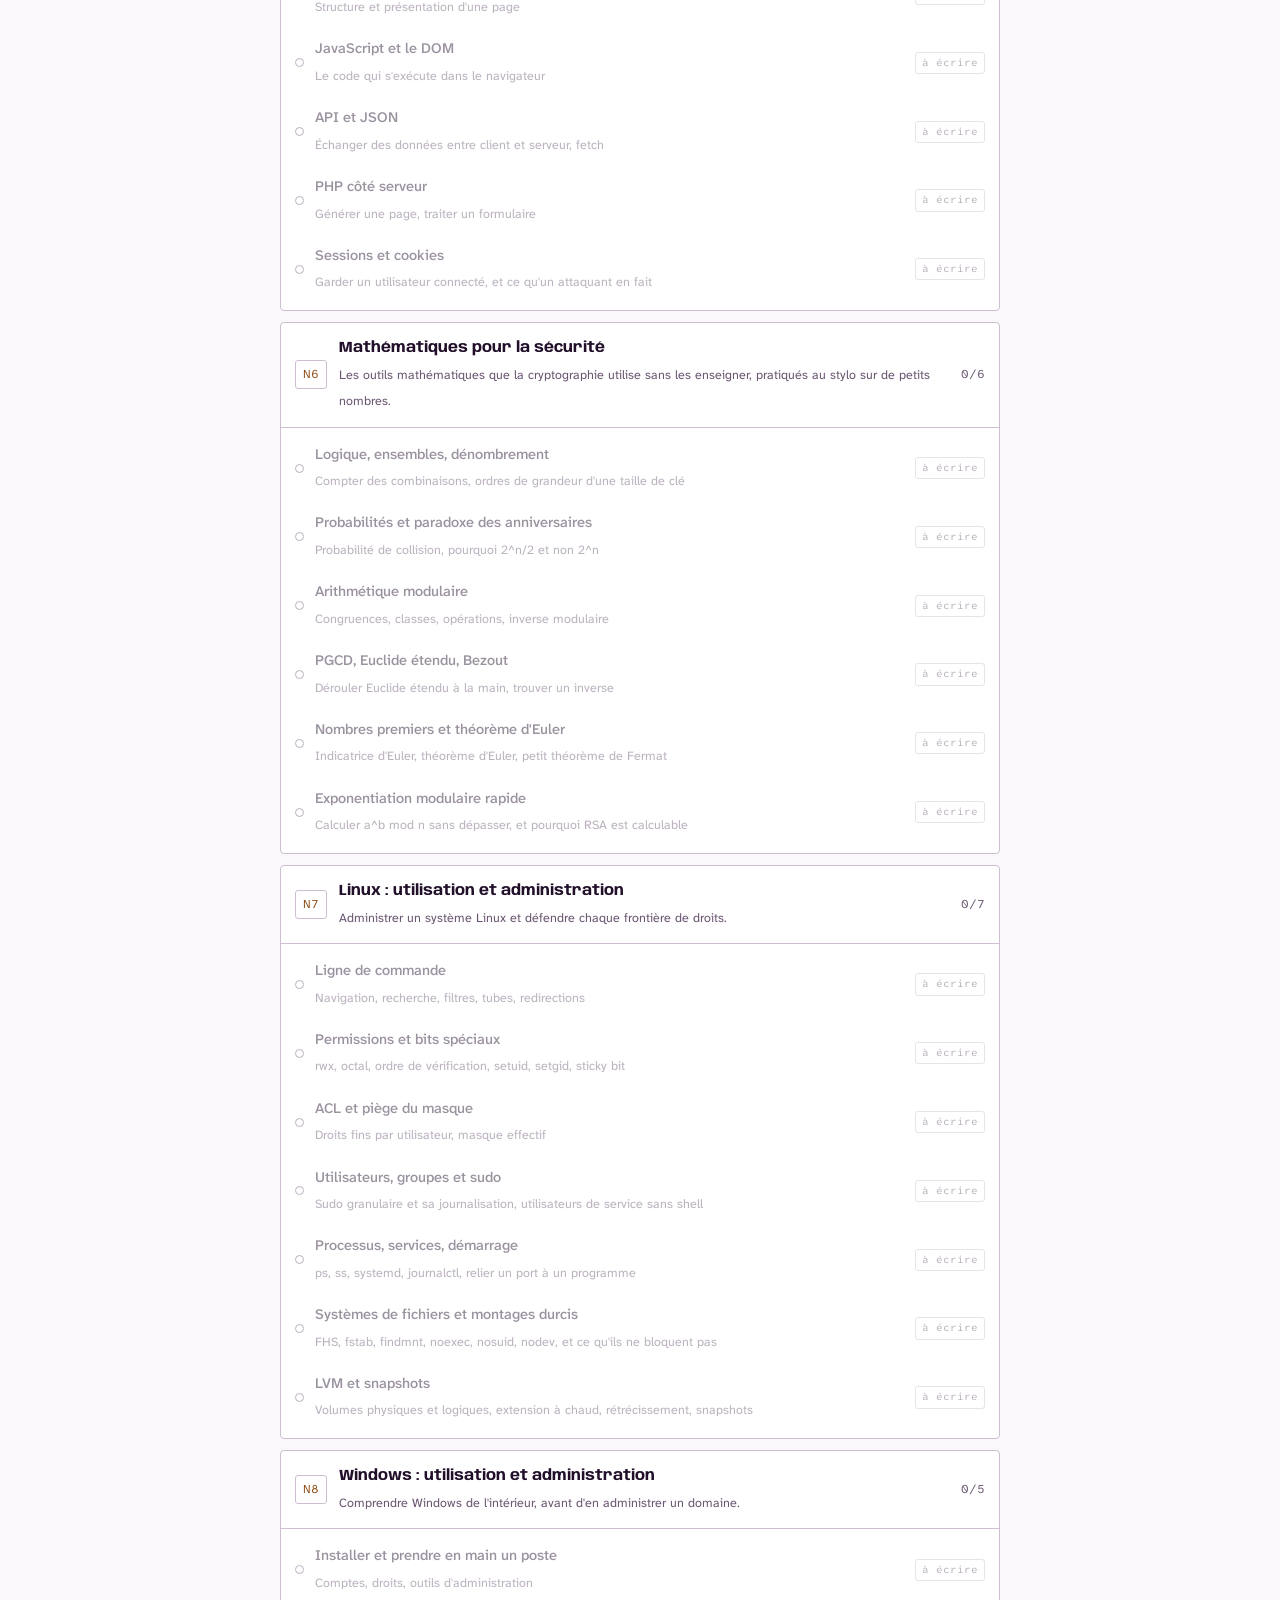
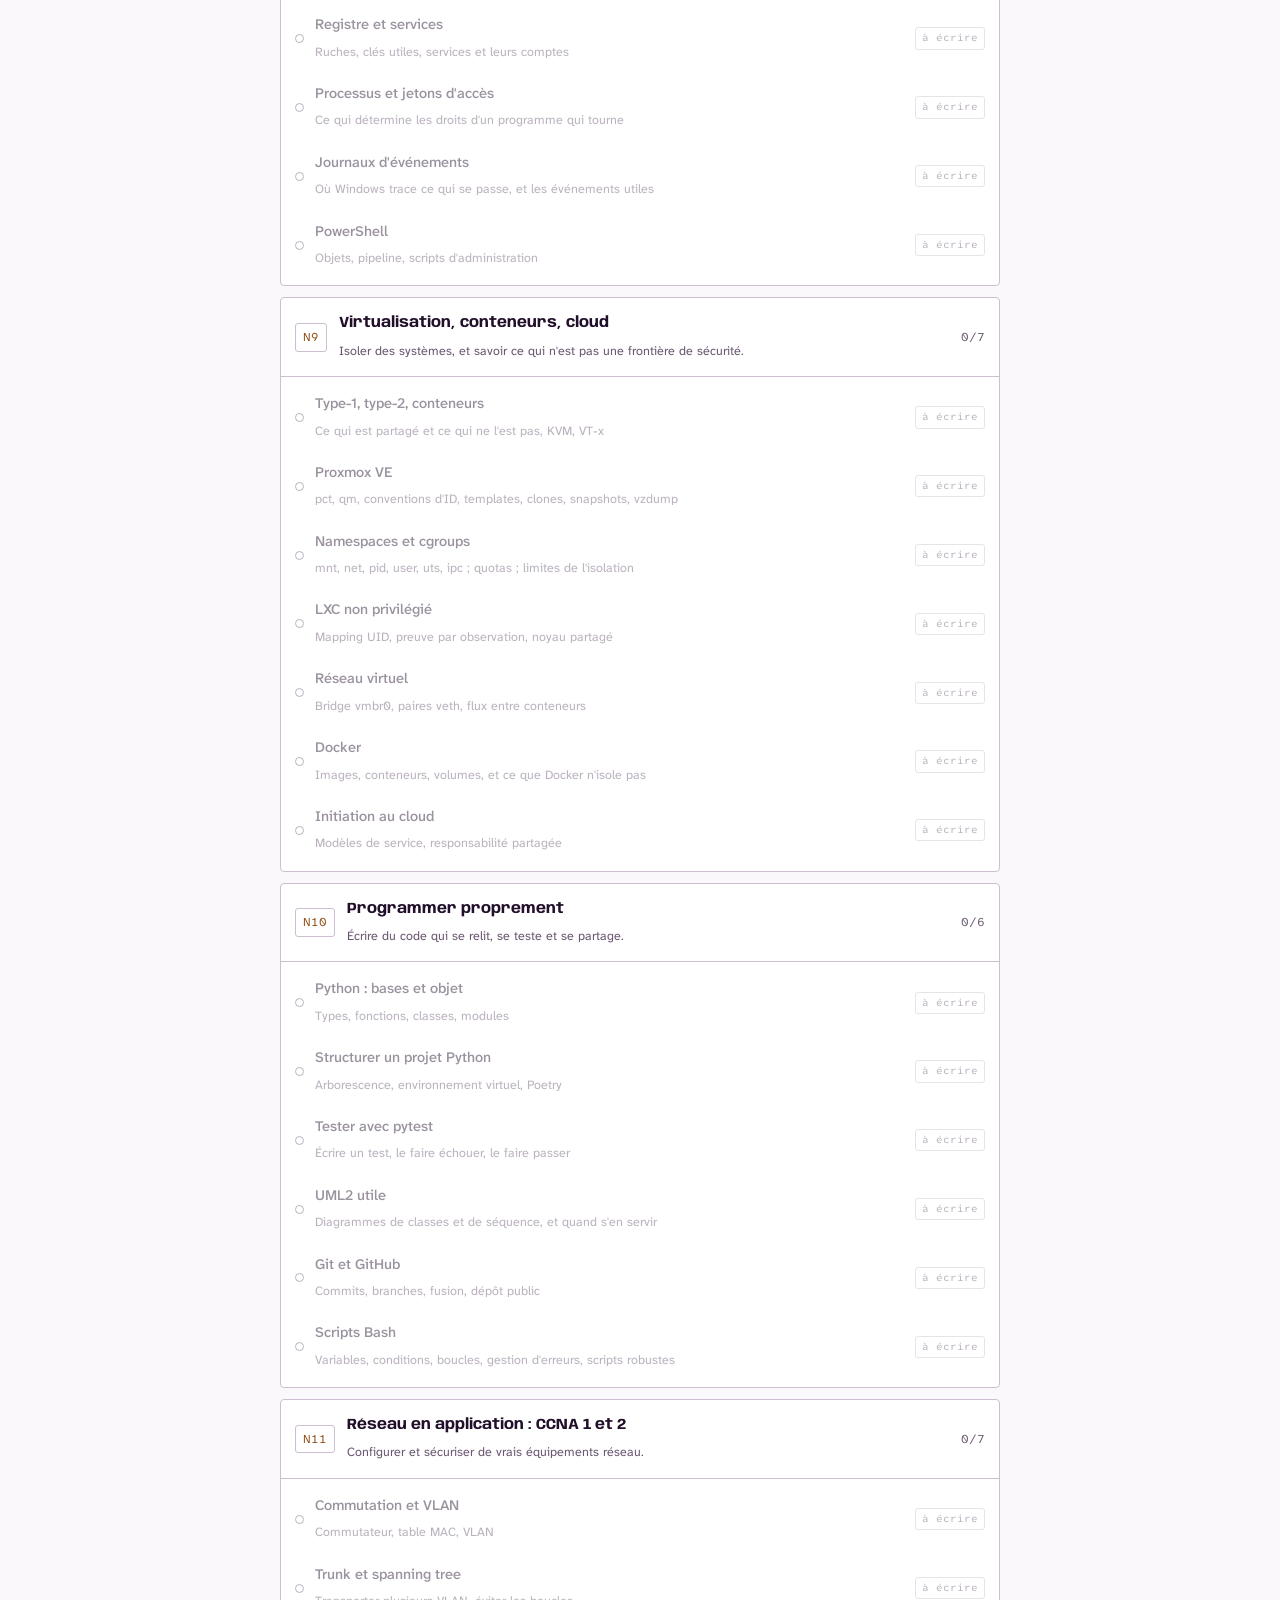
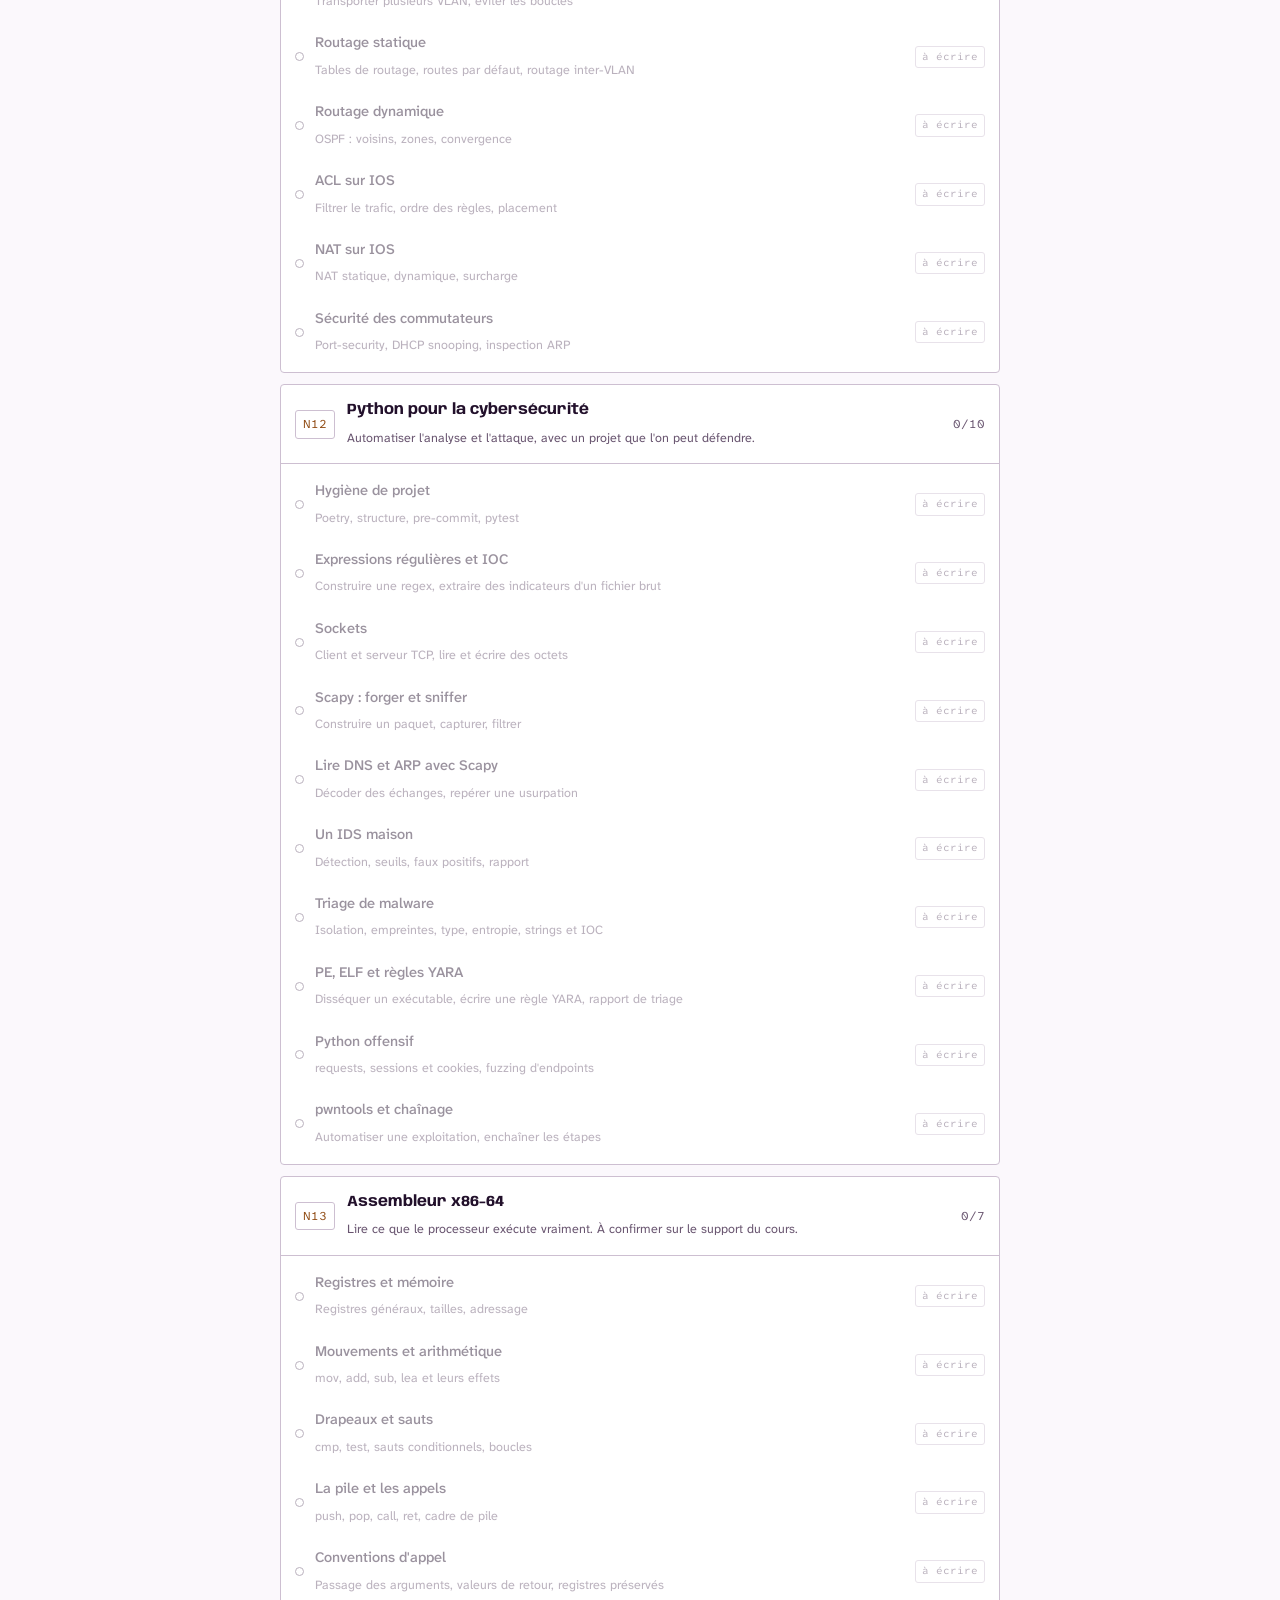
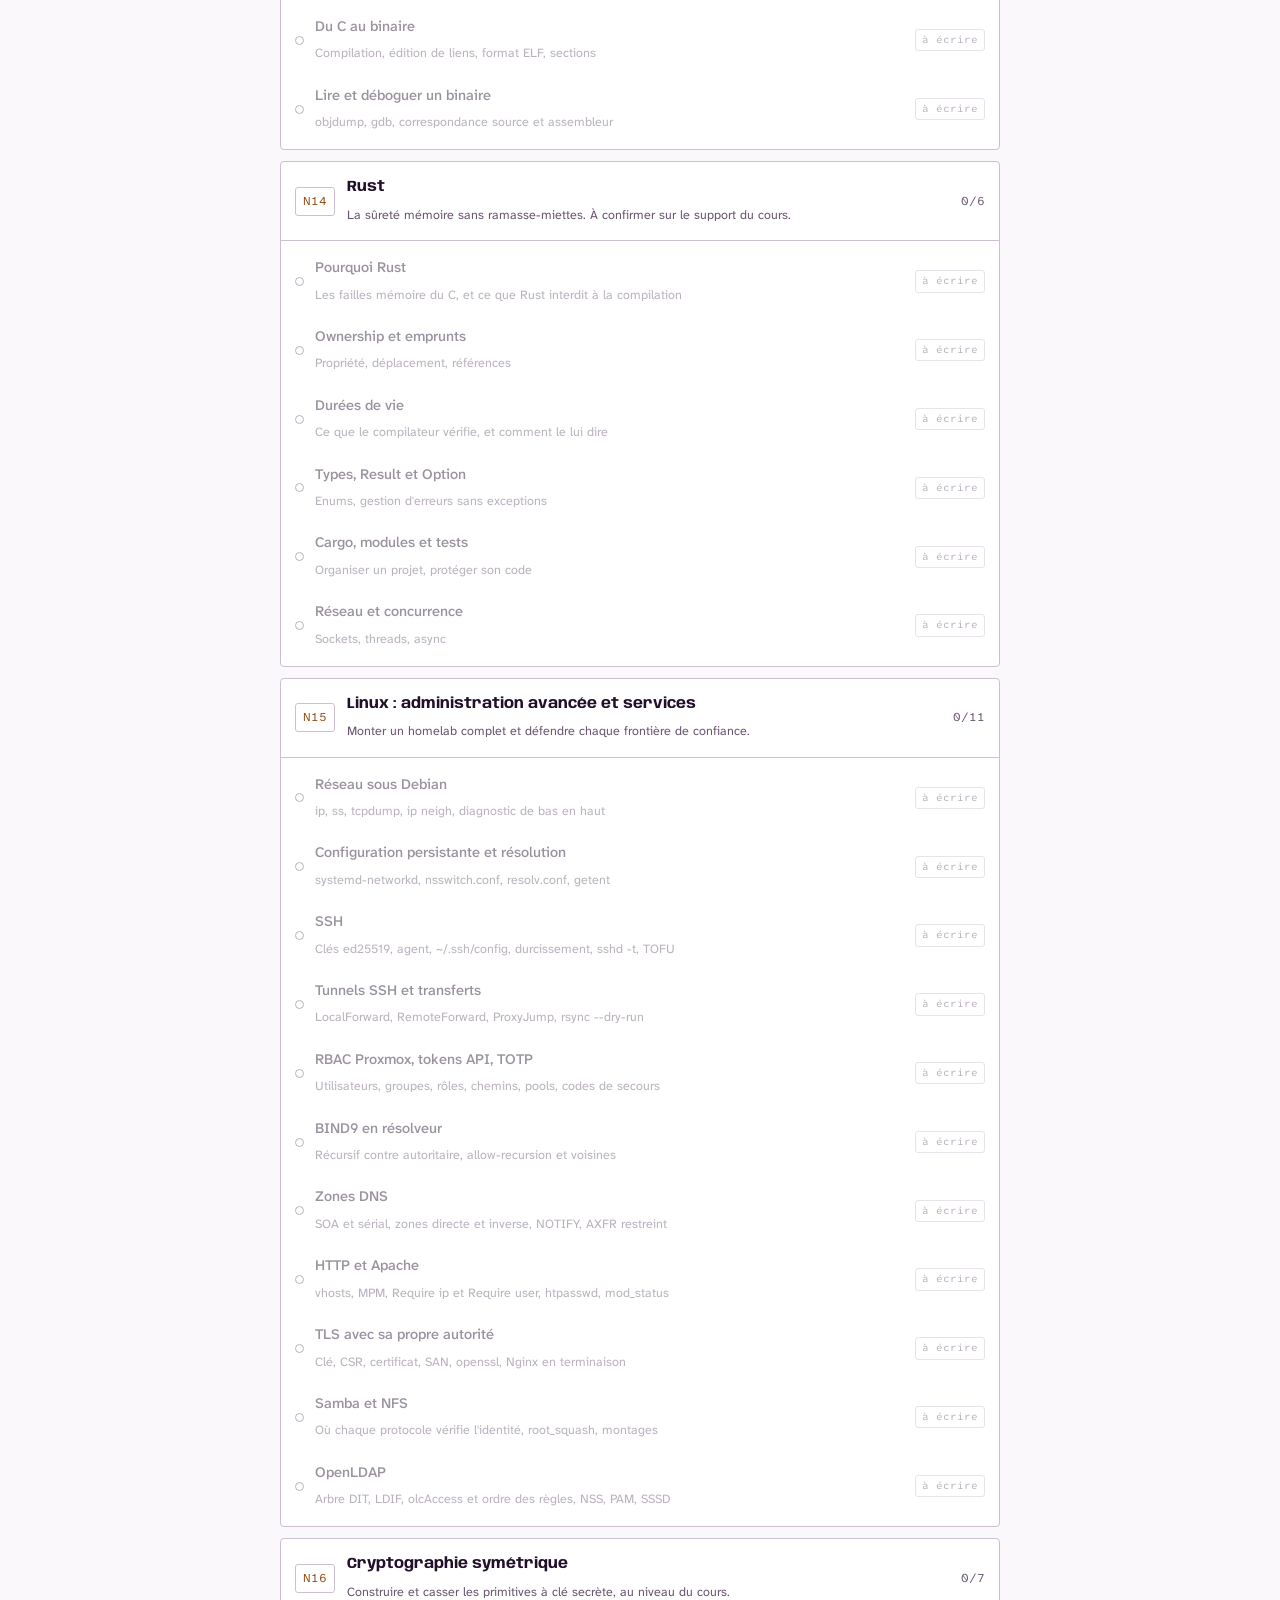
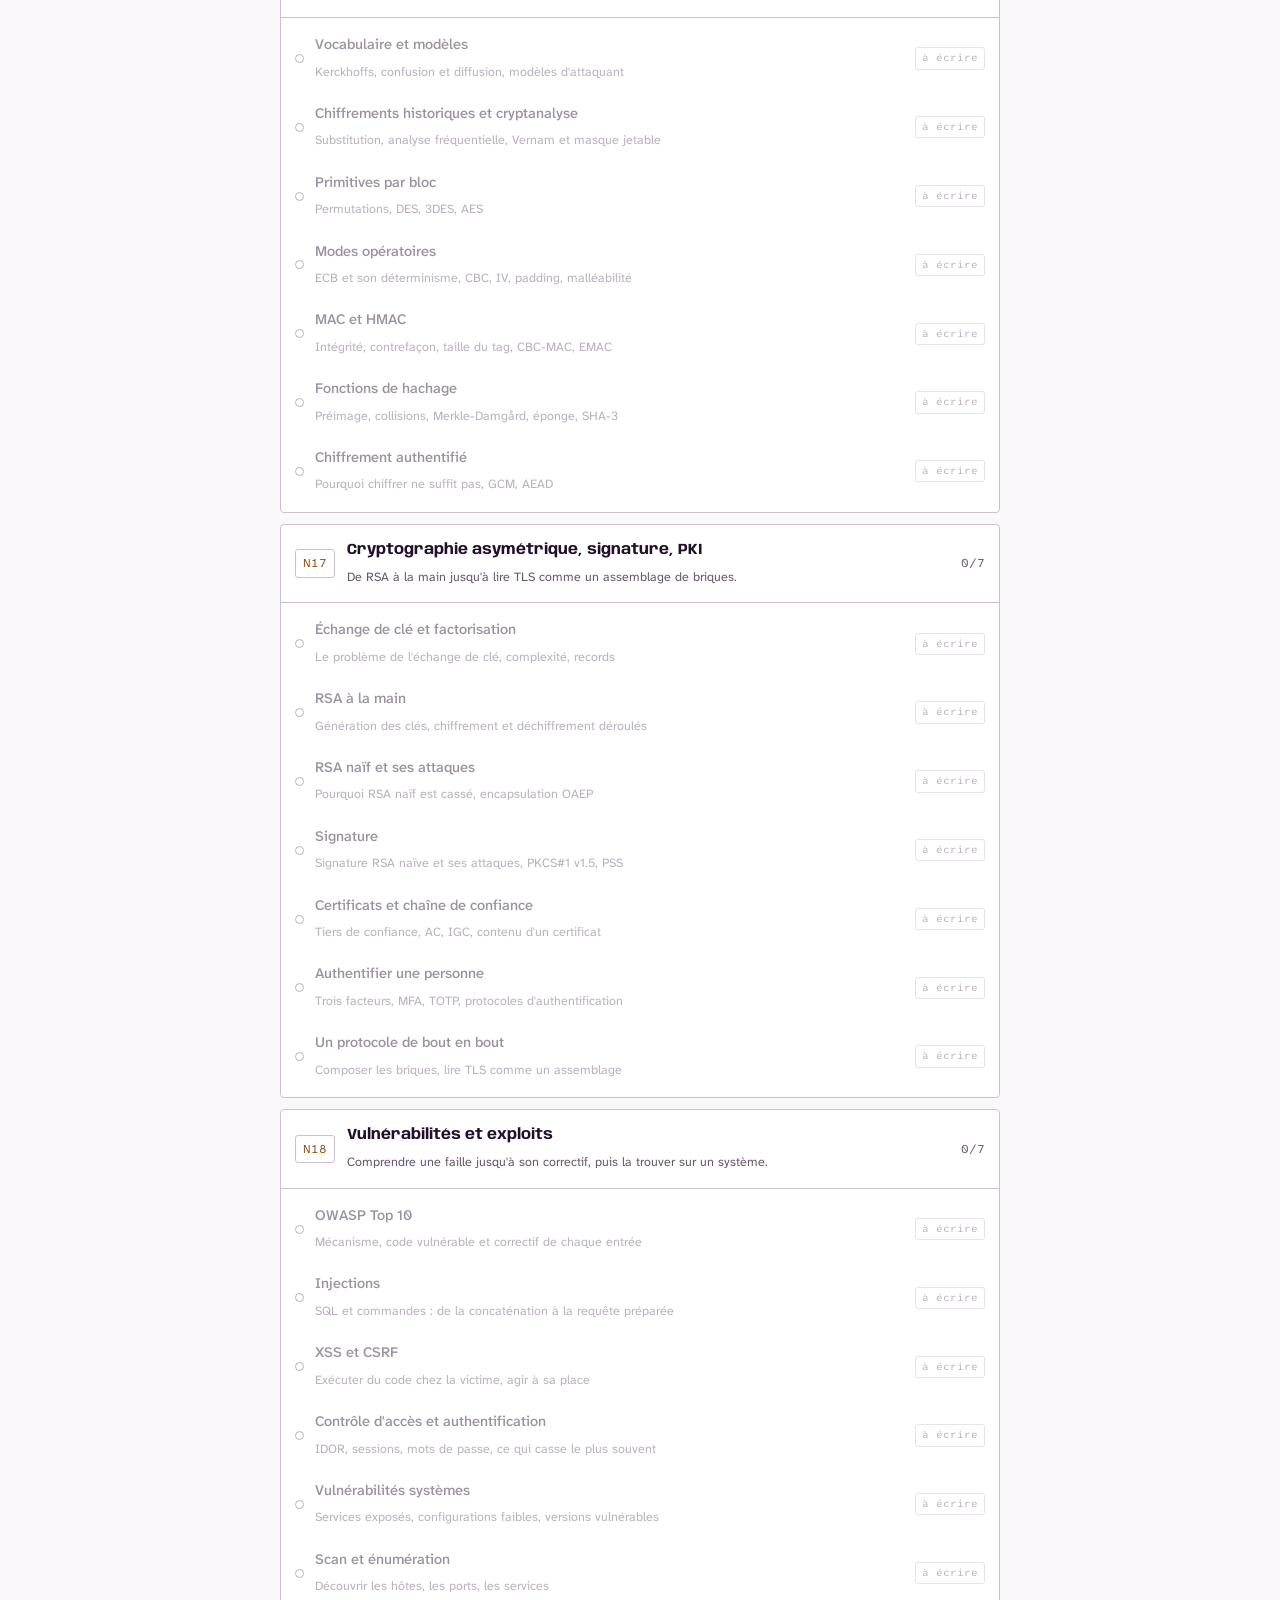
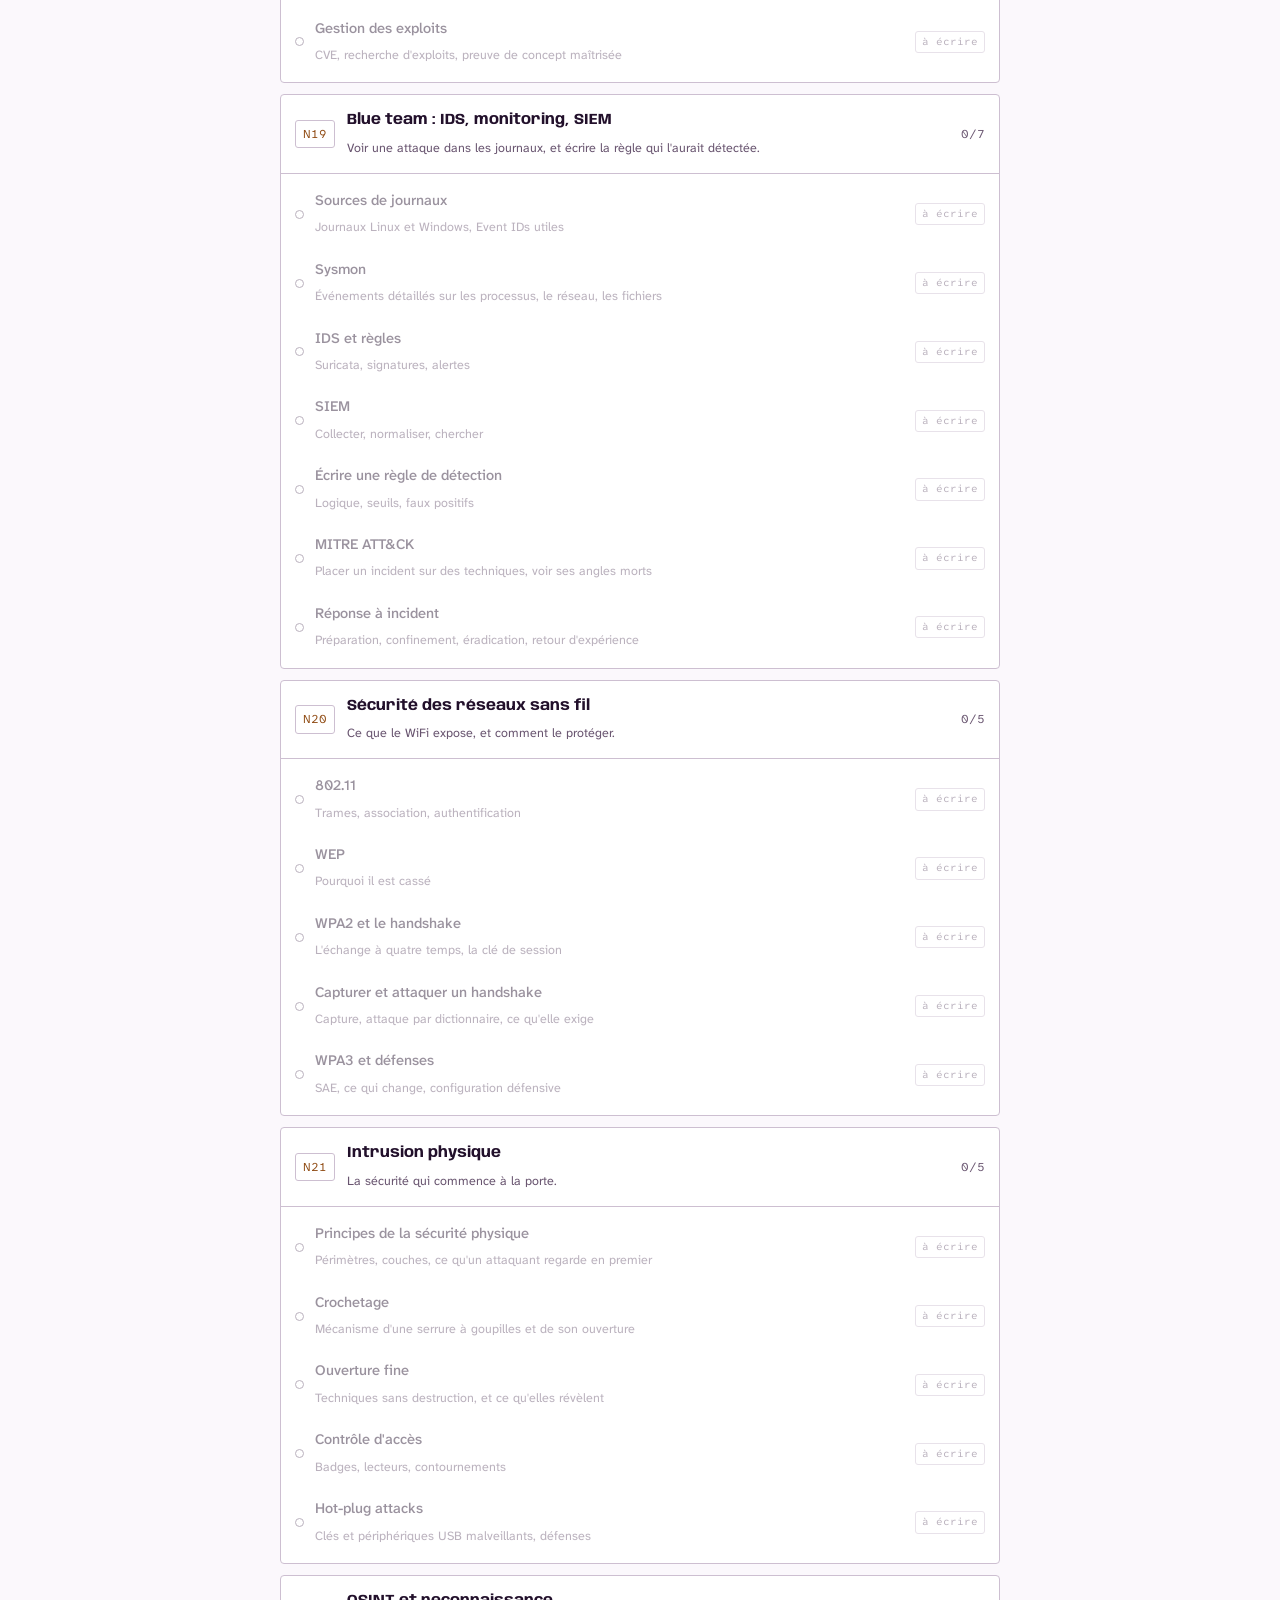
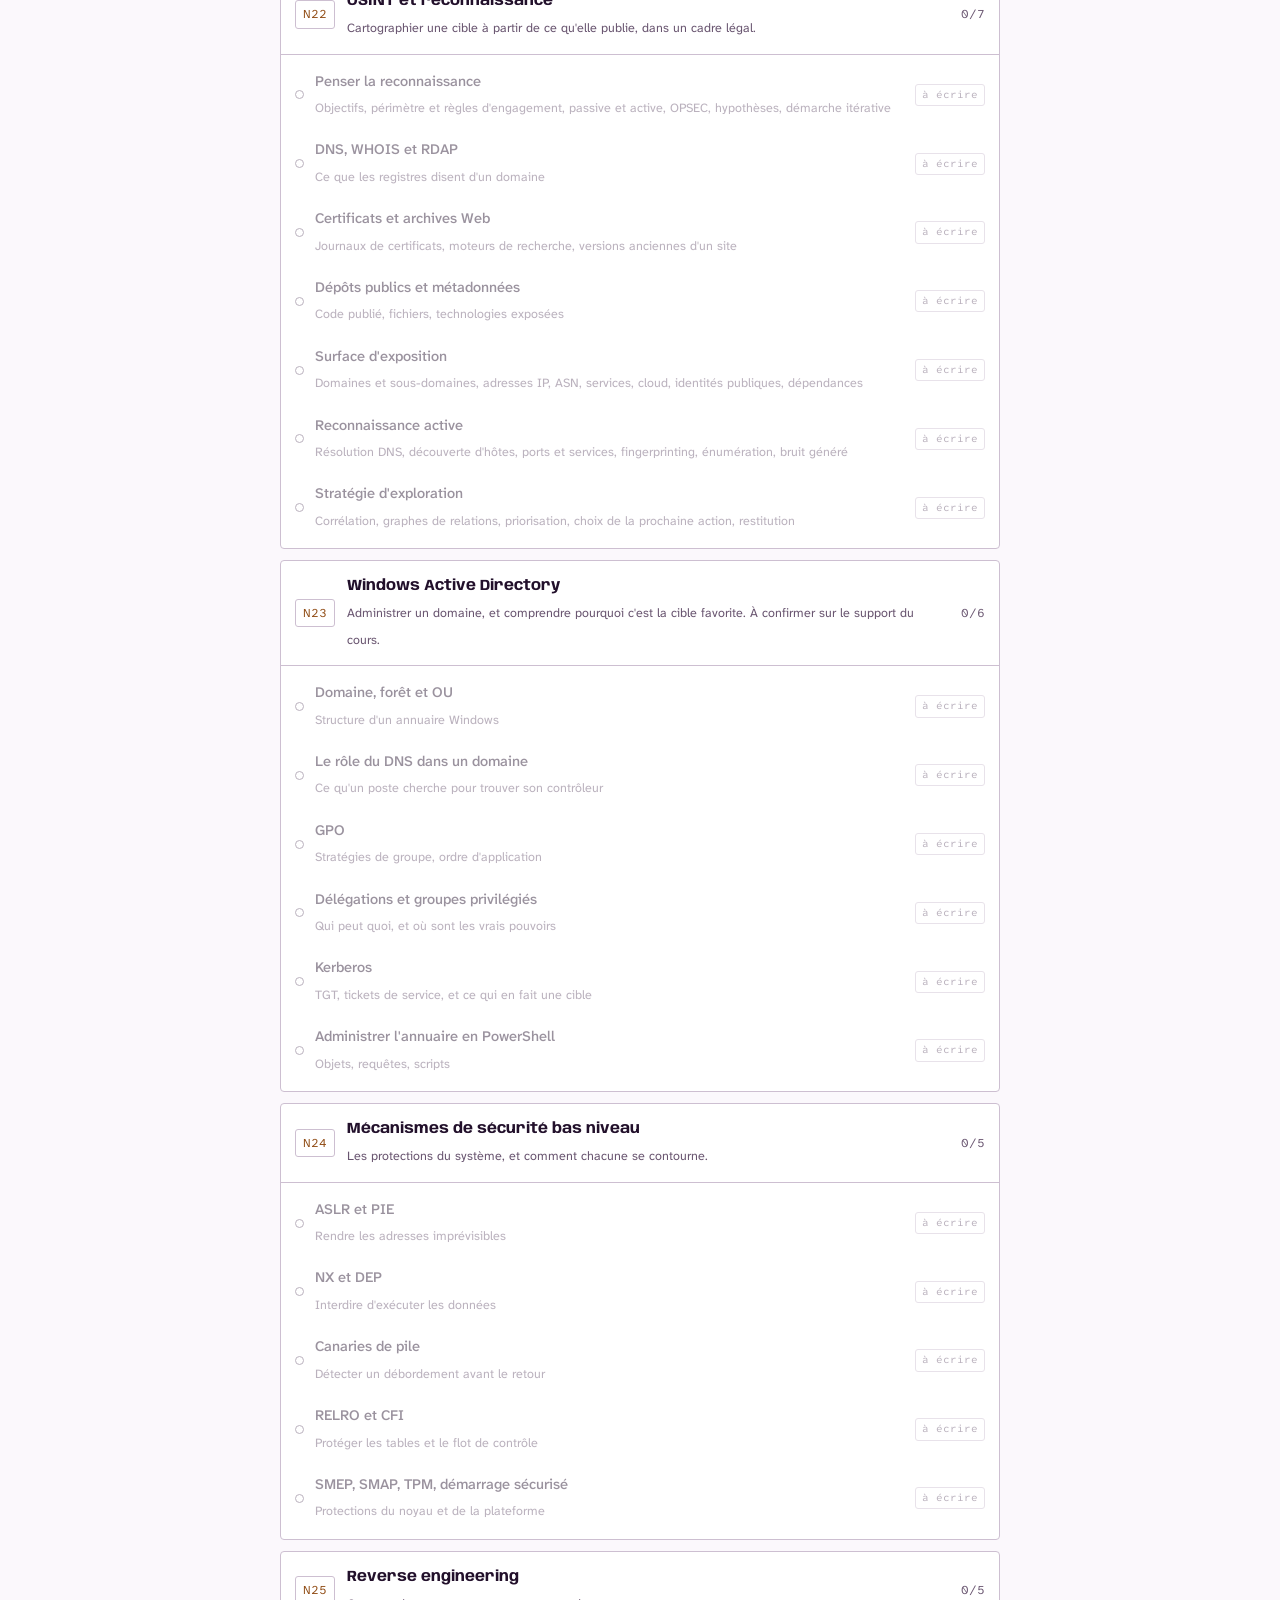
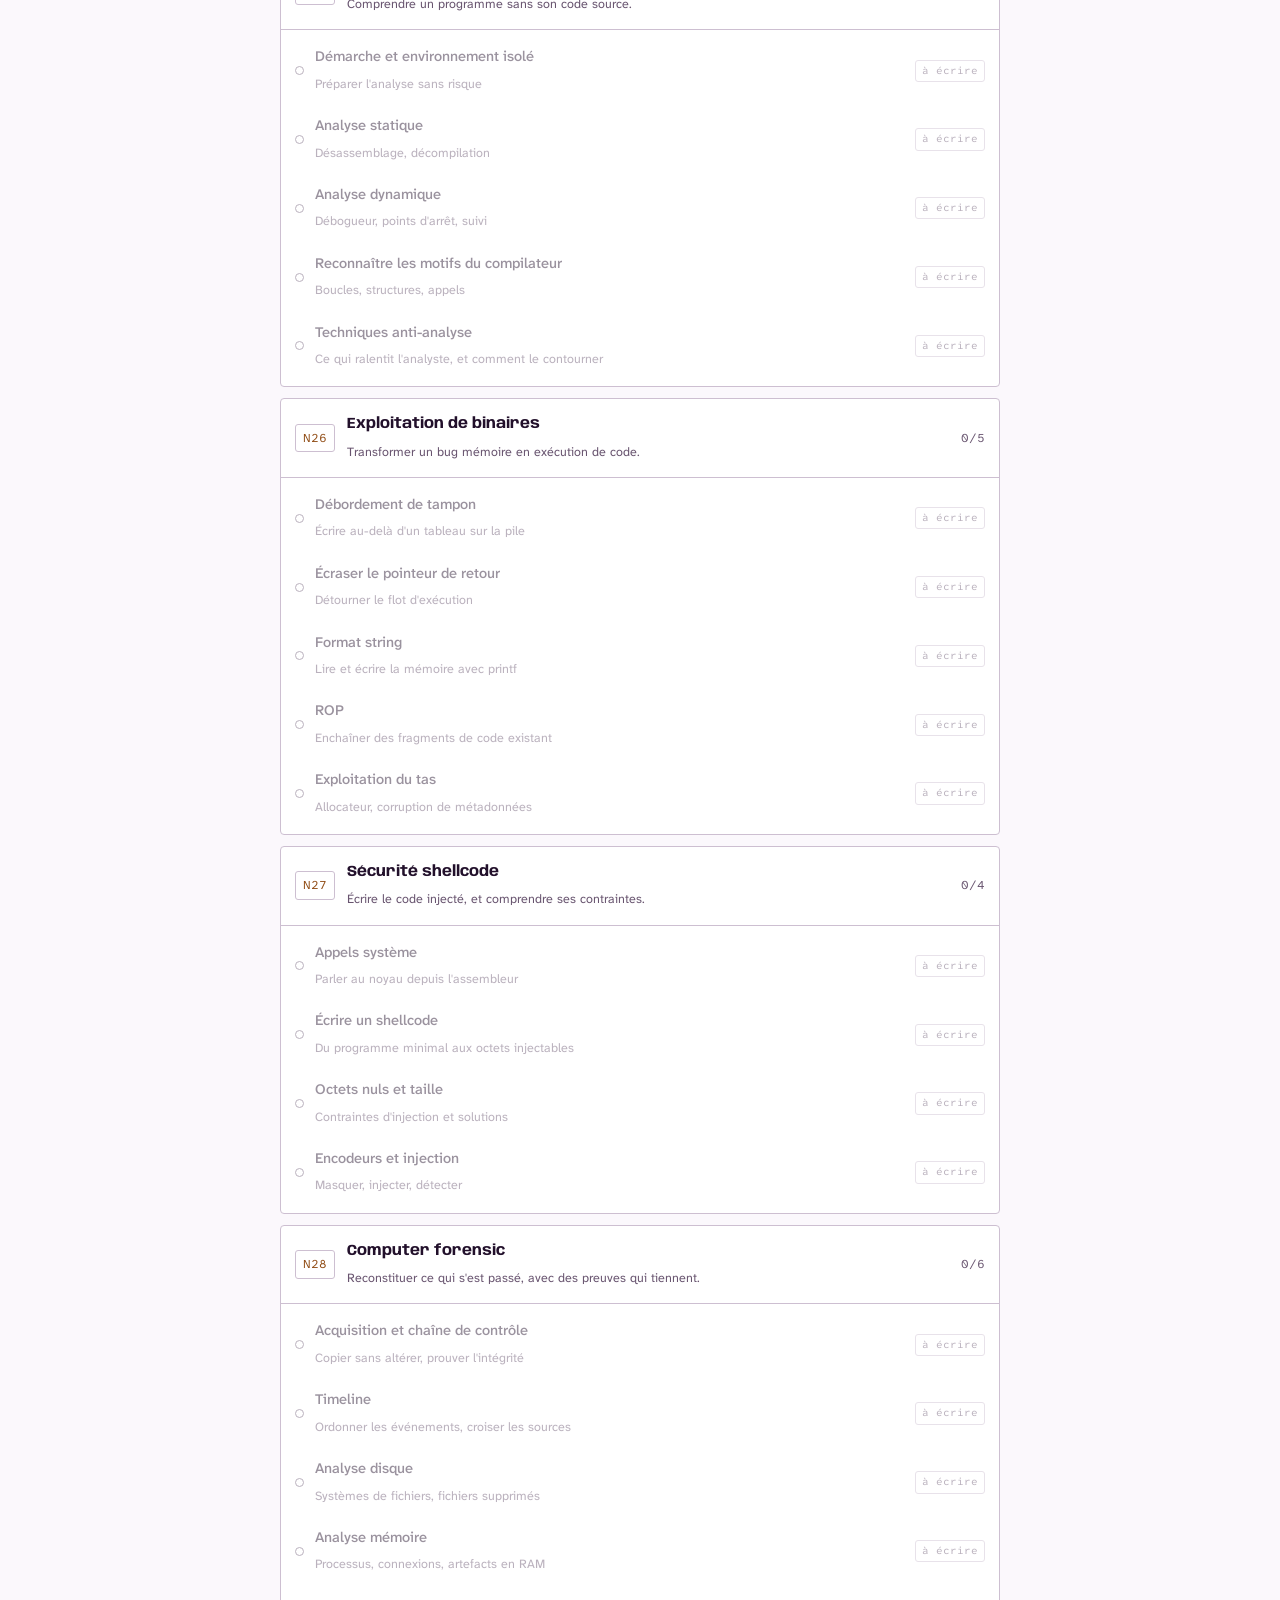
==== commit e87150d4: "esgi : Controles, examen blanc chronometre, rappel prochain TP et controle dans le Parcours - 4 cont" ====
--- a/app/index.html
+++ b/app/index.html
@@ -188,6 +188,68 @@
 .etat{width:auto;min-width:min(100%,420px);margin:0 0 14px}
 .etat td:not(:first-child),.etat th:not(:first-child){text-align:right}
 .etat td:first-child{font-family:var(--sans);font-size:14px}
+.etat-sync{order:2;font-size:.85rem;color:var(--fg-2);text-decoration:none;min-height:44px;display:inline-flex;align-items:center;gap:6px}
+.etat-sync::before{content:"";width:9px;height:9px;border-radius:50%;background:var(--muted)}
+.etat-sync[data-etat="ok"]::before{background:var(--ok)}
+.etat-sync[data-etat="attente"]::before{background:var(--accent)}
+.etat-sync[data-etat="erreur"]{color:var(--bad);font-weight:700}
+.etat-sync[data-etat="erreur"]::before{background:var(--bad)}
+.champ-jeton{display:flex;flex-wrap:wrap;gap:9px;margin:10px 0 0}
+.champ-jeton input{flex:1 1 240px;font-family:var(--mono);font-size:15px;min-height:44px;background:var(--vernis);color:var(--fg);border:1px solid var(--line);border-radius:3px;padding:9px 10px;min-width:0}
+.etapes-jeton{margin:8px 0 0;padding-left:20px;font-size:14px}
+.etapes-jeton li{margin-bottom:4px}
+/* réalisations */
+.filtres{display:flex;flex-wrap:wrap;gap:7px;margin:0 0 22px}
+.filtre{font-size:13.5px;color:var(--fg-2);text-decoration:none;border:1px solid var(--line);border-radius:999px;padding:0 13px;min-height:40px;display:inline-flex;align-items:center;gap:6px;background:var(--panel)}
+.filtre b{font-family:var(--mono);font-weight:500;font-size:11.5px;color:var(--muted)}
+.filtre:hover{border-color:var(--muted)}
+.filtre[aria-current]{background:var(--action);color:var(--sur-vif);border-color:var(--bord-vif);font-weight:700}
+.filtre[aria-current] b{color:var(--sur-vif)}
+.frise{list-style:none;margin:0;padding:0 0 0 18px;border-left:2px solid var(--line)}
+.frise.sans-date{border-left-style:dashed}
+.jalon{position:relative;margin:0 0 20px}
+.jalon::before{content:"";position:absolute;left:-25px;top:6px;width:12px;height:12px;border-radius:50%;background:var(--accent);border:2px solid var(--bg)}
+.sans-date .jalon::before{background:var(--bg);border-color:var(--muted)}
+.j-date{font-family:var(--mono);font-size:12px;color:var(--accent);margin:0 0 6px}
+.j-date span{color:var(--muted)}
+.real{background:var(--panel);border:1px solid var(--line);border-radius:4px;padding:14px 15px}
+.r-tete{display:flex;gap:10px;align-items:flex-start;justify-content:space-between}
+.r-tete h3{margin:0;font-size:15.5px}
+.r-note{flex:none;font-family:var(--mono);font-size:13px;font-weight:700;color:var(--bg);background:var(--ok);border-radius:3px;padding:2px 8px}
+.r-fait{margin:10px 0 0;padding-left:18px;font-size:14px}
+.r-fait li{margin-bottom:3px}
+.r-comp{display:flex;flex-wrap:wrap;gap:6px;margin:10px 0 0}
+.r-comp span{font-size:12px;color:var(--fg-2);background:var(--panel-2);border-radius:3px;padding:3px 8px}
+.r-lab{font-family:var(--mono);font-size:11px;letter-spacing:.06em;text-transform:uppercase;color:var(--muted);margin:14px 0 6px}
+/* TP */
+.tp-carte{background:var(--panel);border:1px solid var(--line);border-left:3px solid var(--line);border-radius:4px;padding:14px 15px;margin:0 0 14px}
+.tp-carte.urgent{border-color:var(--bad);border-left-color:var(--bad)}
+.tp-carte.urgent .compte{color:var(--bad)}
+.tp-statut{flex:none;font-family:var(--mono);font-size:11.5px;border:1px solid var(--line);border-radius:3px;padding:2px 8px;color:var(--fg-2)}
+.tp-statut.s-en_cours{border-color:var(--accent);color:var(--accent)}
+.tp-statut.s-note{color:var(--bg);background:var(--ok);border-color:var(--ok);font-weight:700}
+.tp-echeance{font-size:14px;margin:8px 0 0;color:var(--fg-2)}
+.tp-echeance .compte{color:var(--fg)}
+.tp-barre{height:4px;background:var(--line);border-radius:2px;overflow:hidden;margin:12px 0 0}
+.tp-barre i{display:block;height:100%;background:var(--accent)}
+.tp-etapes{list-style:none;margin:0;padding:0}
+.tp-etapes label{display:flex;gap:10px;align-items:flex-start;padding:8px 0;min-height:40px;cursor:pointer;font-size:14.5px;border-top:1px solid var(--line)}
+.tp-etapes input{width:18px;height:18px;margin-top:2px;flex:none;accent-color:var(--accent)}
+.tp-etapes input:checked+span{color:var(--muted);text-decoration:line-through}
+.tp-etapes label.ref{cursor:default}
+.tp-rem{margin:12px 0 0;padding:10px 12px 10px 28px;background:var(--panel-2);border-radius:3px;font-size:13.5px;color:var(--fg-2)}
+/* contrôles et examen blanc */
+.a-confirmer{margin:10px 0 0;padding:9px 12px;border-radius:3px;background:color-mix(in srgb,var(--action) 22%,var(--panel));border-left:3px solid var(--action);font-size:14px}
+.info-blanc{font-size:13px;color:var(--muted);align-self:center}
+.minuteur{height:4px;background:var(--line);border-radius:2px;overflow:hidden;margin:0 0 14px}
+.minuteur i{display:block;height:100%;width:100%;background:var(--accent);transition:width .2s linear}
+/* rappel en tête du parcours */
+.rappel-esgi{display:grid;gap:8px;margin:0 0 20px}
+.rappel-esgi a{display:block;background:var(--panel);border:1px solid var(--line);border-left:3px solid var(--accent);border-radius:3px;padding:10px 13px;color:var(--fg-2);text-decoration:none;font-size:14px}
+.rappel-esgi a:hover{border-color:var(--muted);border-left-color:var(--accent)}
+.rappel-esgi a.urgent{border-left-color:var(--bad)}
+.rappel-esgi span{display:block;font-family:var(--mono);font-size:11px;letter-spacing:.06em;text-transform:uppercase;color:var(--muted)}
+.rappel-esgi b{color:var(--fg)}
 .cadre-sauve{background:var(--panel);border:1px solid var(--line);border-radius:4px;padding:16px 15px;margin:0 0 18px}
 .cadre-sauve h2{margin-top:0}
 .choix-mode{display:grid;gap:8px;margin:12px 0}
@@ -213,6 +275,7 @@
     <button class="brand" id="home">Formation cyber</button>
     <button class="bascule-theme" id="b-theme" type="button"></button>
     <a class="lien-sauve" id="b-sauve" href="#sauvegarde">Sauvegarde</a>
+    <a class="etat-sync" id="etat-sync" href="#sauvegarde" hidden></a>
     <div class="mini">Modules validés <b id="g-done">0</b> / <b id="g-tot">0</b></div>
     <div class="gbar"><i id="g-bar"></i></div>
     <nav class="onglets" id="onglets" aria-label="Sections">
@@ -230,6 +293,7 @@
 <script src="activites.js"></script>
 <script src="etapes.js"></script>
 <script src="progression.js"></script>
+<script src="sync.js"></script>
 <script>
 (function(){
   const b=document.getElementById("b-theme"),r=document.documentElement;
@@ -746,6 +810,7 @@
   }).join("");
   view.innerHTML=`<h1>${CUR.titre}</h1>
     <p class="sub">${CUR.niveaux.length} niveaux, ${INDEX.length} modules écrits sur ${CUR.niveaux.reduce((a,l)=>a+l.modules.length,0)}. Un module se valide par son évaluation, un niveau par son examen.</p>
+    <div id="rappel-esgi" class="rappel-esgi" hidden></div>
     ${lv}`;
   view.querySelectorAll(".lhead").forEach(h=>{
     const body=h.nextElementSibling;
@@ -756,6 +821,7 @@
   });
   view.querySelectorAll("[data-rev]").forEach(b=>b.onclick=()=>renderRevision(+b.dataset.rev));
   view.querySelectorAll("[data-exam]").forEach(b=>b.onclick=()=>renderLevelExam(+b.dataset.exam));
+  remplirRappel();
   window.scrollTo(0,0);
 }
 
@@ -997,6 +1063,7 @@
   }
   INDEX=all.filter(id=>ecrits.includes(id));
   paintGlobal();
+  if(SYNC.actif()) await Promise.race([SYNC.synchroniser(),new Promise(r=>setTimeout(r,4000))]);
   router();
 })();
 
@@ -1030,6 +1097,15 @@
   ESGI={matieres,cartes};
   return ESGI;
 }
+/* modules du parcours cités par une matière ou une réalisation : cliquables s'ils sont écrits */
+function pucesModules(ids){
+  const titres=new Map([...CUR.niveaux.flatMap(l=>l.modules),...((CUR.hors_parcours||{}).modules||[])].map(x=>[x.id,x.titre]));
+  return ids.map(x=>{
+    const ecrit=INDEX.includes(x), ok=prog[x];
+    return ecrit?`<a class="puce ${ok?"ok":""}" href="#m=${x}"><b>${x}</b> ${echap(titres.get(x)||"")}${ok?" · validé":""}</a>`
+               :`<span class="puce absent"><b>${x}</b> ${echap(titres.get(x)||"")} · à écrire</span>`;
+  }).join("");
+}
 const attente=c=>c.filter(x=>(boitesEsgi[x.id]||1)===1).length;
 const dateFr=d=>new Date(d+"T12:00:00").toLocaleDateString("fr-FR",{weekday:"short",day:"numeric",month:"long",year:"numeric"});
 const echap=s=>String(s).replace(/[&<>"]/g,c=>({"&":"&amp;","<":"&lt;",">":"&gt;",'"':"&quot;"}[c]));
@@ -1082,12 +1158,7 @@
       <p class="s-sujet">${echap(s.sujet)}</p>
       ${s.supports.map(x=>cheminHtml(x.fichier,x.reperes)).join("")}
     </li>`).join(""):`<p class="note">Aucune séance renseignée pour l'instant.</p>`;
-  const titres=new Map([...CUR.niveaux.flatMap(l=>l.modules),...((CUR.hors_parcours||{}).modules||[])].map(x=>[x.id,x.titre]));
-  const liens=m.modules_parcours.map(x=>{
-    const ecrit=INDEX.includes(x), ok=prog[x];
-    return ecrit?`<a class="puce ${ok?"ok":""}" href="#m=${x}"><b>${x}</b> ${echap(titres.get(x)||"")}</a>`
-               :`<span class="puce absent"><b>${x}</b> ${echap(titres.get(x)||"")} · à écrire</span>`;
-  }).join("");
+  const liens=pucesModules(m.modules_parcours);
   view.innerHTML=`<p class="fil"><a href="#cours">Cours &amp; révision</a> · ${m.trimestre} · ${m.type==="electif"?"électif":"tronc commun"}</p>
     <h1>${echap(m.titre)}</h1>
     <p class="sub">${m.intervenant?echap(m.intervenant):"Intervenant non renseigné"}</p>
@@ -1132,6 +1203,238 @@
   window.scrollTo(0,0);
 }
 
+/* ---------- Réalisations : frise chronologique, filtrable par matière ---------- */
+let REAL=null;
+async function chargerRealisations(){
+  if(REAL) return REAL;
+  const r=await fetch("../esgi/realisations.json",{cache:"no-cache"});
+  if(!r.ok) throw new Error(r.status);
+  REAL=await r.json(); return REAL;
+}
+async function renderRealisations(filtre){
+  marquerOnglet("realisations");
+  view.innerHTML=`<p class="sub">Chargement…</p>`;
+  let E,R; try{[E,R]=await Promise.all([chargerEsgi(),chargerRealisations()]);}
+  catch(e){view.innerHTML=`<h1>Réalisations</h1><div class="err">Impossible de lire <code>esgi/realisations.json</code>.</div>`;return;}
+  const nomMat=new Map(E.matieres.map(m=>[m.id,m.titre.split(" — ")[0]]));
+  if(filtre&&!nomMat.has(filtre)) filtre=null;
+  /* les plus récentes d'abord ; les réalisations sans date à la fin, dans l'ordre du fichier */
+  const datees=R.filter(x=>x.date).sort((a,b)=>b.date.localeCompare(a.date)), sans=R.filter(x=>!x.date);
+  const garder=x=>!filtre||x.matiere===filtre;
+  const parMat=new Map(); R.forEach(x=>parMat.set(x.matiere,(parMat.get(x.matiere)||0)+1));
+  const filtres=`<div class="filtres" role="group" aria-label="Filtrer par matière">
+      <a class="filtre" href="#realisations" ${filtre?"":'aria-current="true"'}>Toutes <b>${R.length}</b></a>
+      ${[...parMat].map(([m,n])=>`<a class="filtre" href="#realisations=${m}" ${filtre===m?'aria-current="true"':""}>${echap(nomMat.get(m)||m)} <b>${n}</b></a>`).join("")}
+    </div>`;
+  const carte=x=>`<li class="jalon">
+      <p class="j-date">${x.date?dateFr(x.date)+" · ":""}<span>${echap(nomMat.get(x.matiere)||x.matiere)}</span></p>
+      <div class="real">
+        <div class="r-tete"><h3>${echap(x.titre)}</h3>${x.note?`<span class="r-note">${echap(x.note)}</span>`:""}</div>
+        <ul class="r-fait">${x.fait.map(f=>`<li>${echap(f)}</li>`).join("")}</ul>
+        ${x.competences.length?`<div class="r-comp">${x.competences.map(c=>`<span>${echap(c)}</span>`).join("")}</div>`:""}
+        ${x.preuve?`<p class="r-lab">Preuve</p>${cheminHtml(x.preuve)}`:""}
+        ${x.modules_parcours.length?`<p class="r-lab">Modules du parcours couverts</p><div class="puces">${pucesModules(x.modules_parcours)}</div>`:""}
+      </div>
+    </li>`;
+  const a=datees.filter(garder), b=sans.filter(garder);
+  view.innerHTML=`<h1>Réalisations</h1>
+    <p class="sub">Ce que tu as réellement fait : TP rendus, labos montés, notes obtenues. Les modules cités sont couverts par le travail réel, mais seule leur évaluation les valide.</p>
+    ${filtres}
+    ${a.length?`<ol class="frise">${a.map(carte).join("")}</ol>`:""}
+    ${b.length?`<h2>Date à préciser</h2><ol class="frise sans-date">${b.map(carte).join("")}</ol>`:""}
+    ${!a.length&&!b.length?`<div class="vide">Aucune réalisation pour cette matière.</div>`:""}`;
+  brancherCopie(view);
+  window.scrollTo(0,0);
+}
+
+/* ---------- TP : échéances, compte à rebours, étapes cochables ----------
+   "fait": true dans tp.json est l'état de référence : case cochée et verrouillée.
+   Les cases cochées ici sont rangées sous formation.cyber.tp.v1, { "<tp>#<empreinte de l'étape>": true }. */
+const KEY_TP="formation.cyber.tp.v1";
+let tpCoches={};
+try{const r=localStorage.getItem(KEY_TP); if(r) tpCoches=JSON.parse(r)||{};}catch(e){}
+function saveTp(){try{localStorage.setItem(KEY_TP,JSON.stringify(tpCoches))}catch(e){}}
+let TPS=null;
+async function chargerTp(){
+  if(TPS) return TPS;
+  const r=await fetch("../esgi/tp.json",{cache:"no-cache"});
+  if(!r.ok) throw new Error(r.status);
+  TPS=await r.json(); return TPS;
+}
+const STATUTS_TP={a_faire:"À faire",en_cours:"En cours",rendu:"Rendu",note:"Noté"};
+/* une échéance sans heure vaut jusqu'au soir ; sans fuseau, c'est l'heure locale */
+const dateEcheance=e=>new Date(e.includes("T")?e:e+"T23:59");
+function compteARebours(e){
+  const ms=dateEcheance(e)-Date.now(), abs=Math.abs(ms);
+  const j=Math.floor(abs/864e5), h=Math.floor(abs%864e5/36e5), m=Math.floor(abs%36e5/6e4);
+  const duree=j?`${j} j ${h} h`:h?`${h} h ${m} min`:`${m} min`;
+  return {texte:ms<0?`dépassée de ${duree}`:`dans ${duree}`,urgent:ms<7*864e5,depasse:ms<0};
+}
+const cleEtape=(tp,e)=>`${tp.id}#${empreinte(e.t)}`;
+const etapeFaite=(tp,e)=>e.fait||!!tpCoches[cleEtape(tp,e)];
+function majComptes(){
+  document.querySelectorAll(".compte[data-echeance]").forEach(el=>{
+    const c=compteARebours(el.dataset.echeance); el.textContent=c.texte;
+    const art=el.closest(".tp-carte"); if(art) art.classList.toggle("urgent",c.urgent);
+  });
+}
+setInterval(majComptes,60000);
+async function renderTp(){
+  marquerOnglet("tp");
+  view.innerHTML=`<p class="sub">Chargement…</p>`;
+  let E,T; try{[E,T]=await Promise.all([chargerEsgi(),chargerTp()]);}
+  catch(e){view.innerHTML=`<h1>TP</h1><div class="err">Impossible de lire <code>esgi/tp.json</code>.</div>`;return;}
+  const nomMat=new Map(E.matieres.map(m=>[m.id,m.titre.split(" — ")[0]]));
+  const actif=t=>t.statut==="a_faire"||t.statut==="en_cours";
+  const actifs=T.filter(actif)
+    .sort((a,b)=>(a.echeance?dateEcheance(a.echeance):Infinity)-(b.echeance?dateEcheance(b.echeance):Infinity));
+  const finis=T.filter(t=>!actif(t));
+  const carte=t=>{
+    const c=t.echeance&&compteARebours(t.echeance);
+    const faites=t.etapes.filter(e=>etapeFaite(t,e)).length;
+    return `<article class="tp-carte ${c&&c.urgent&&actif(t)?"urgent":""}" data-tp="${t.id}">
+      <p class="j-date">${echap(nomMat.get(t.matiere)||t.matiere)}</p>
+      <div class="r-tete"><h3>${echap(t.titre)}</h3><span class="tp-statut s-${t.statut}">${STATUTS_TP[t.statut]}${t.note?" · "+echap(t.note):""}</span></div>
+      ${actif(t)?`<p class="tp-echeance">${t.echeance?`Échéance : ${dateHeure(dateEcheance(t.echeance))} · <strong class="compte" data-echeance="${t.echeance}">${c.texte}</strong>`:"Échéance non annoncée"}</p>`:""}
+      ${t.etapes.length?`<div class="tp-barre" role="progressbar" aria-valuemin="0" aria-valuemax="${t.etapes.length}" aria-valuenow="${faites}" aria-label="Étapes faites"><i style="width:${faites/t.etapes.length*100}%"></i></div>
+        <p class="r-lab"><span class="tp-compte">${faites}</span> / ${t.etapes.length} étapes</p>
+        <ul class="tp-etapes">${t.etapes.map((e,i)=>`<li><label class="${e.fait?"ref":""}"><input type="checkbox" data-etape="${i}" ${etapeFaite(t,e)?"checked":""} ${e.fait?'disabled title="Fait (état de référence)"':""}><span>${echap(e.t)}</span></label></li>`).join("")}</ul>`:""}
+      ${(t.remarques||[]).length?`<ul class="tp-rem">${t.remarques.map(r=>`<li>${echap(r)}</li>`).join("")}</ul>`:""}
+      ${t.enonce?`<p class="r-lab">Énoncé</p>${cheminHtml(t.enonce)}`:""}
+      ${t.plateforme?`<p class="r-lab">Plateforme</p><p>${echap(t.plateforme)}</p>`:""}
+    </article>`;
+  };
+  view.innerHTML=`<h1>TP</h1>
+    <p class="sub">Les travaux pratiques en cours, par échéance. En rouge : échéance dans moins de 7 jours. Les cases grisées sont faites d'après les fichiers de l'école ; les autres se cochent ici.</p>
+    ${actifs.length?actifs.map(carte).join(""):`<div class="vide">Aucun TP en cours.</div>`}
+    ${finis.length?`<h2>Rendus et notés</h2>${finis.map(carte).join("")}`:""}`;
+  view.querySelectorAll(".tp-etapes input:not([disabled])").forEach(cb=>cb.onchange=()=>{
+    const art=cb.closest(".tp-carte"), t=T.find(x=>x.id===art.dataset.tp), e=t.etapes[+cb.dataset.etape], k=cleEtape(t,e);
+    if(cb.checked) tpCoches[k]=true; else delete tpCoches[k];
+    saveTp();
+    const faites=t.etapes.filter(x=>etapeFaite(t,x)).length;
+    art.querySelector(".tp-compte").textContent=faites;
+    art.querySelector(".tp-barre").setAttribute("aria-valuenow",faites);
+    art.querySelector(".tp-barre i").style.width=faites/t.etapes.length*100+"%";
+  });
+  brancherCopie(view);
+  window.scrollTo(0,0);
+}
+
+/* ---------- Contrôles : dates, périmètre, examen blanc ---------- */
+let CTRL=null;
+async function chargerControles(){
+  if(CTRL) return CTRL;
+  const r=await fetch("../esgi/controles.json",{cache:"no-cache"});
+  if(!r.ok) throw new Error(r.status);
+  CTRL=await r.json(); return CTRL;
+}
+/* jours entiers entre aujourd'hui et une date AAAA-MM-JJ (négatif si passée) */
+function joursAvant(d){
+  const a=new Date(Date.now()); a.setHours(0,0,0,0);
+  return Math.round((new Date(d+"T00:00:00")-a)/864e5);
+}
+const texteJours=n=>n===0?"aujourd'hui":n===1?"demain":n>0?`dans ${n} j`:`il y a ${-n} j`;
+/* titre du contrôle s'il en a un, sinon le nom de la matière */
+const nomControle=(c,nomMat)=>c.titre||nomMat.get(c.matiere)||c.matiere;
+function cartesDe(c,E){return c.cartes.flatMap(m=>(E.cartes[m]||[]).map(x=>({...x,matiere:m})));}
+
+async function renderControles(){
+  marquerOnglet("controles");
+  view.innerHTML=`<p class="sub">Chargement…</p>`;
+  let E,C; try{[E,C]=await Promise.all([chargerEsgi(),chargerControles()]);}
+  catch(e){view.innerHTML=`<h1>Contrôles</h1><div class="err">Impossible de lire <code>esgi/controles.json</code>.</div>`;return;}
+  const nomMat=new Map(E.matieres.map(m=>[m.id,m.titre.split(" — ")[0]]));
+  /* à venir : par date, les dates inconnues à la fin ; passés : du plus récent au plus ancien */
+  const venir=C.filter(c=>c.statut==="a_venir").sort((a,b)=>(a.date||"9999").localeCompare(b.date||"9999"));
+  const passes=C.filter(c=>c.statut==="passe").sort((a,b)=>(b.date||"").localeCompare(a.date||""));
+  const carte=c=>{
+    const n=c.date!==null?joursAvant(c.date):null, cartes=cartesDe(c,E);
+    const proche=c.statut==="a_venir"&&n!==null&&n>=0&&n<7;
+    return `<article class="tp-carte ${proche?"urgent":""}">
+      <p class="j-date">${c.date?dateFr(c.date)+(c.statut==="a_venir"?" · <strong class=\"compte\">"+texteJours(n)+"</strong>":""):"Date inconnue"}</p>
+      <div class="r-tete"><h3>${echap(nomControle(c,nomMat))}</h3>${c.note?`<span class="tp-statut s-note">${echap(c.note)}</span>`:`<span class="tp-statut">${c.statut==="passe"?"Passé":"À venir"}</span>`}</div>
+      ${c.a_confirmer?`<p class="a-confirmer"><strong>À confirmer :</strong> ${echap(c.a_confirmer)}</p>`:""}
+      ${c.format?`<p class="tp-echeance">${echap(c.format)}</p>`:""}
+      ${c.perimetre.length?`<p class="r-lab">Périmètre</p><ul class="r-fait">${c.perimetre.map(p=>`<li>${echap(p)}</li>`).join("")}</ul>`:""}
+      <div class="row">${cartes.length
+        ?`<button class="act" data-blanc="${c.id}">Examen blanc</button><span class="info-blanc">${Math.min(20,cartes.length)} cartes tirées sur ${cartes.length}, 30 s par carte</span>`
+        :`<span class="info-blanc">Examen blanc indisponible : pas encore de cartes pour ${c.cartes.map(m=>echap(nomMat.get(m)||m)).join(", ")}.</span>`}</div>
+    </article>`;
+  };
+  view.innerHTML=`<h1>Contrôles</h1>
+    <p class="sub">Les évaluations annoncées, par date. L'examen blanc tire 20 cartes des matières liées, 30 secondes par carte, sans rien enregistrer.</p>
+    ${venir.length?venir.map(carte).join(""):`<div class="vide">Aucun contrôle annoncé.</div>`}
+    ${passes.length?`<h2>Passés</h2>${passes.map(carte).join("")}`:""}`;
+  view.querySelectorAll("[data-blanc]").forEach(b=>b.onclick=()=>examenBlanc(C.find(c=>c.id===b.dataset.blanc),E,nomMat));
+  window.scrollTo(0,0);
+}
+
+/* Examen blanc : uniquement des cartes, 30 s chacune ; on s'auto-évalue après avoir vu la réponse.
+   Temps écoulé = réponse montrée et comptée fausse. Rien n'est enregistré, les boîtes ne bougent pas. */
+const DUREE_CARTE=30000;
+function examenBlanc(c,E,nomMat){
+  const toutes=cartesDe(c,E);
+  const tirage=toutes.map(x=>({x,k:Math.random()})).sort((a,b)=>a.k-b.k).slice(0,20).map(o=>o.x);
+  let i=0, bons=0, horloge=null; const rates=[];
+  const titre=nomControle(c,nomMat);
+  const arreter=()=>{if(horloge){clearInterval(horloge);horloge=null;}};
+  function fin(){
+    arreter();
+    const pc=Math.round(bons/tirage.length*100);
+    view.innerHTML=`<p class="fil"><a href="#controles">Contrôles</a> · examen blanc</p><h1>${echap(titre)}</h1>
+      <div class="eval" style="margin-top:0"><div class="big">${bons} / ${tirage.length}</div><p class="gate">${pc} % · ${pc>=80?"Prêt sur ces cartes.":pc>=50?"Encore des trous : revois les cartes ci-dessous.":"À retravailler avant le contrôle."}</p>
+      <div class="row" style="justify-content:center"><button class="act" id="refaire">Nouveau tirage</button><a class="act ghost lien-act" href="#controles">Retour aux contrôles</a></div></div>
+      ${rates.length?`<div class="recap"><h3>À revoir (${rates.length})</h3>${rates.map(r=>`<div class="corr" data-ok="0"><h4>${r.c.piege?'<span class="piege">piège</span> ':""}${r.c.r}</h4><p>${r.c.v}</p><p class="f-src">${echap(r.c.source)}${r.temps?" · temps écoulé":""}</p></div>`).join("")}</div>`:""}`;
+    document.getElementById("refaire").onclick=()=>examenBlanc(c,E,nomMat);
+    window.scrollTo(0,0);
+  }
+  function suivante(){
+    arreter();
+    if(i>=tirage.length) return fin();
+    const k=tirage[i], debut=Date.now();
+    view.innerHTML=`<p class="fil"><a href="#controles">Contrôles</a> · examen blanc</p><h1>${echap(titre)}</h1>
+      <div class="pbar"><i style="width:${i/tirage.length*100}%"></i></div>
+      <div class="card"><p class="src">Carte ${i+1} / ${tirage.length} · <span id="reste">30 s</span></p>
+        <div class="minuteur"><i id="jauge"></i></div>
+        <p class="recto">${k.r}</p><div class="verso" id="verso" hidden>${k.v}</div></div>
+      <div class="row" id="r1"><button class="act" id="voir">Voir la réponse</button></div>
+      <div class="row" id="r2" hidden><button class="act" id="su">Je savais</button><button class="act ghost" id="rate">Je ne savais pas</button></div>
+      <div class="row" id="r3" hidden><p class="gate" style="margin:0 12px 0 0;align-self:center">Temps écoulé.</p><button class="act" id="apres">Carte suivante</button></div>`;
+    const montrer=()=>{arreter();document.getElementById("verso").hidden=false;document.getElementById("r1").hidden=true;};
+    document.getElementById("voir").onclick=()=>{montrer();document.getElementById("r2").hidden=false;};
+    document.getElementById("su").onclick=()=>{bons++;i++;suivante();};
+    document.getElementById("rate").onclick=()=>{rates.push({c:k});i++;suivante();};
+    document.getElementById("apres").onclick=()=>{i++;suivante();};
+    horloge=setInterval(()=>{
+      const jauge=document.getElementById("jauge");
+      if(!jauge){arreter();return;}            /* on a quitté la page : on s'arrête */
+      const reste=Math.max(0,DUREE_CARTE-(Date.now()-debut));
+      jauge.style.width=reste/DUREE_CARTE*100+"%";
+      document.getElementById("reste").textContent=Math.ceil(reste/1000)+" s";
+      if(reste===0){montrer();rates.push({c:k,temps:true});document.getElementById("r3").hidden=false;}
+    },200);
+    window.scrollTo(0,0);
+  }
+  suivante();
+}
+
+/* rappel dans l'onglet Parcours : prochain TP et prochain contrôle datés */
+async function remplirRappel(){
+  let E,T,C; try{[E,T,C]=await Promise.all([chargerEsgi(),chargerTp(),chargerControles()]);}catch(e){return;}
+  const el=document.getElementById("rappel-esgi"); if(!el) return;
+  const nomMat=new Map(E.matieres.map(m=>[m.id,m.titre.split(" — ")[0]]));
+  const tp=T.filter(t=>(t.statut==="a_faire"||t.statut==="en_cours")&&t.echeance&&dateEcheance(t.echeance)>Date.now())
+    .sort((a,b)=>dateEcheance(a.echeance)-dateEcheance(b.echeance))[0];
+  const ctrl=C.filter(c=>c.statut==="a_venir"&&c.date&&joursAvant(c.date)>=0).sort((a,b)=>a.date.localeCompare(b.date))[0];
+  const sansDate=C.filter(c=>c.statut==="a_venir"&&!c.date).length;
+  const lignes=[];
+  if(tp){const c=compteARebours(tp.echeance);lignes.push(`<a href="#tp" class="${c.urgent?"urgent":""}"><span>Prochain TP</span><b>${echap(tp.titre)}</b> · ${echap(nomMat.get(tp.matiere)||tp.matiere)} · ${c.texte}</a>`);}
+  if(ctrl){const n=joursAvant(ctrl.date);lignes.push(`<a href="#controles" class="${n<7?"urgent":""}"><span>Prochain contrôle</span><b>${echap(nomControle(ctrl,nomMat))}</b> · ${dateFr(ctrl.date)} · ${texteJours(n)}${sansDate?` · ${sansDate} autre${sansDate>1?"s":""} sans date`:""}</a>`);}
+  if(!lignes.length) return;
+  el.innerHTML=lignes.join(""); el.hidden=false;
+}
+
 /* ============================================================
    ROUTAGE PAR HASH
    (vide) ou #parcours → sommaire · #m=<id> → module (adresse historique, inchangée)
@@ -1148,10 +1451,10 @@
   window.scrollTo(0,0);
 }
 const SECTIONS={
-  realisations:()=>renderSection("realisations","Réalisations","Ce que tu as réellement fait : TP rendus, labos montés, notes obtenues. Section en préparation."),
+  realisations:f=>renderRealisations(f),
   cours:id=>id?renderMatiere(id):renderCours(),
-  tp:()=>renderSection("tp","TP","Les travaux pratiques : échéance, statut, note, étapes à cocher. Section en préparation."),
-  controles:()=>renderSection("controles","Contrôles","Les évaluations annoncées : date, périmètre, format, examen blanc. Section en préparation.")
+  tp:()=>renderTp(),
+  controles:()=>renderControles()
 };
 /* ============================================================
    SAUVEGARDE DE LA PROGRESSION (§9.2) — logique dans progression.js
@@ -1166,7 +1469,7 @@
 function majRappel(){
   const b=document.getElementById("b-sauve"), d=lireMeta().derniere;
   const aSauver=!Progression.resume(instantaneLocal()).vide;
-  const j=d?joursDepuis(d):null, du=aSauver&&(j===null||j>7);
+  const j=d?joursDepuis(d):null, du=aSauver&&(j===null||j>7)&&!(SYNC.actif()&&SYNC.infos().etat==="ok");
   b.classList.toggle("due",du);
   b.textContent=du?(j===null?"À sauvegarder":`Sauvegarde : ${j} j`):"Sauvegarde";
   b.title=d?`Dernière sauvegarde le ${new Date(d).toLocaleDateString("fr-FR")}`:"Jamais sauvegardé sur cet appareil";
@@ -1180,6 +1483,7 @@
     ${ligneEtat("Modules commencés (étapes)",r.etapes,deux?r2.etapes:undefined)}
     ${ligneEtat("Cartes du parcours suivies",r.cartes,deux?r2.cartes:undefined)}
     ${ligneEtat("Cartes ESGI suivies",r.cartesEsgi,deux?r2.cartesEsgi:undefined)}
+    ${ligneEtat("Étapes de TP cochées",r.etapesTp,deux?r2.etapesTp:undefined)}
   </table></div>`;
 }
 const dateHeure=d=>d.toLocaleDateString("fr-FR",{day:"numeric",month:"long",year:"numeric"})+" à "+d.toLocaleTimeString("fr-FR",{hour:"2-digit",minute:"2-digit"});
@@ -1200,6 +1504,7 @@
   view.innerHTML=`<h1>Sauvegarde de la progression</h1>
     <p class="sub">Ta progression vit seulement dans ce navigateur, à cette adresse (<code>${echap(location.host||"fichier local")}</code>) : une autre adresse, comme la version publiée en ligne, ne la voit pas. Ce fichier sert à la mettre à l'abri et à la transporter d'un appareil à l'autre.</p>
     ${restaure||message?`<div class="ok-msg">${restaure||message}</div>`:""}
+    ${sectionSync()}
     <section class="cadre-sauve">
       <h2>Sauvegarder</h2>
       ${tableEtat(r)}
@@ -1213,6 +1518,7 @@
       <div id="apercu"></div>
     </section>`;
   if(!r.vide) document.getElementById("sauver").onclick=()=>{const n=telecharger();majRappel();renderSauvegarde(`Fichier <code>${n}</code> téléchargé. Range-le hors de ce navigateur (OneDrive, clé USB).`);};
+  brancherSync();
   document.getElementById("choisir").onclick=()=>document.getElementById("fichier").click();
   document.getElementById("fichier").onchange=e=>{const f=e.target.files[0]; if(f) lireFichier(f);};
   window.scrollTo(0,0);
@@ -1247,6 +1553,81 @@
   lecteur.readAsText(f);
 }
 
+/* ============================================================
+   SYNCHRONISATION (§9.4) — logique dans sync.js
+   ============================================================ */
+const LIBELLES_SYNC={ok:"Synchronisé",attente:"En attente",erreur:"Erreur de synchro"};
+function peindreSync(){
+  const el=document.getElementById("etat-sync"), i=SYNC.infos();
+  el.hidden=!SYNC.actif();
+  el.dataset.etat=i.etat; el.textContent=LIBELLES_SYNC[i.etat]||"";
+  el.title=i.detail||(i.derniere?"Dernière synchronisation : "+new Date(i.derniere).toLocaleString("fr-FR"):"");
+  majRappel();
+  if(location.hash==="#sauvegarde"&&document.getElementById("etat-sync-page")) document.getElementById("etat-sync-page").innerHTML=texteEtatSync();
+}
+/* une synchro a apporté du nouveau : on recharge les progressions en mémoire SANS remplacer les objets,
+   pour qu'une révision ou une évaluation en cours continue d'écrire au bon endroit */
+function remplacerEnPlace(obj,cle){let n={};try{n=JSON.parse(localStorage.getItem(cle))||{};}catch(e){}Object.keys(obj).forEach(k=>delete obj[k]);Object.assign(obj,n);}
+function relireProgression(){
+  remplacerEnPlace(prog,KEY); remplacerEnPlace(boites,KEYC); remplacerEnPlace(boitesEsgi,KEY_ESGI);
+  if(typeof avance==="object"&&avance) remplacerEnPlace(avance,"formation.cyber.etapes.v1");
+  remplacerEnPlace(tpCoches,KEY_TP);
+  paintGlobal(); majRappel();
+}
+const SYNC=Sync.creer({stockage:localStorage,fetch:(u,i)=>fetch(u,i),horsLigne:()=>navigator.onLine===false,
+  surEtat:()=>peindreSync(),surChangement:()=>relireProgression()});
+setInterval(()=>{try{SYNC.surveiller();}catch(e){}},2000);
+peindreSync();
+window.addEventListener("online",()=>SYNC.synchroniser());
+document.addEventListener("visibilitychange",()=>{if(document.visibilityState==="visible")SYNC.synchroniser();else SYNC.depart();});
+window.addEventListener("pagehide",()=>SYNC.depart());
+function texteEtatSync(){
+  const i=SYNC.infos();
+  return `<strong>${LIBELLES_SYNC[i.etat]||"Inactive"}</strong>${i.detail?" : "+echap(i.detail):""}.
+    ${i.derniere?`Dernière synchronisation le ${dateHeure(new Date(i.derniere))}.`:""}`;
+}
+function sectionSync(){
+  if(SYNC.actif()){
+    const i=SYNC.infos();
+    return `<section class="cadre-sauve"><h2>Synchronisation automatique</h2>
+      <p id="etat-sync-page">${texteEtatSync()}</p>
+      ${i.gist?`<p class="note" style="margin-top:0">Gist secret : <code>${echap(i.gist)}</code></p>`:""}
+      ${i.porteeLarge?`<div class="err">Ce jeton a d'autres droits que « gist ». Un jeton volé avec ces droits donnerait accès à plus que ta progression : crée-en un limité à la portée gist (voir README) et remplace celui-ci.</div>`:""}
+      <div class="row"><button class="act" id="sync-maintenant">Synchroniser maintenant</button><button class="act ghost" id="sync-off">Désactiver sur cet appareil</button></div>
+    </section>`;
+  }
+  return `<section class="cadre-sauve"><h2>Synchronisation automatique</h2>
+    <p>Pour retrouver ta progression sur tous tes appareils, elle peut être copiée dans un Gist secret de ton compte GitHub. Il faut un jeton GitHub limité à la portée <code>gist</code> :</p>
+    <ol class="etapes-jeton">
+      <li>GitHub → Settings → Developer settings → Personal access tokens → Tokens (classic) → Generate new token (classic).</li>
+      <li>Coche uniquement <code>gist</code>, choisis une durée, génère.</li>
+      <li>Colle le jeton ci-dessous. Il reste dans ce navigateur, sur cet appareil seulement.</li>
+    </ol>
+    <div class="champ-jeton" id="form-jeton">
+      <input type="password" id="jeton" placeholder="ghp_…" autocomplete="off" autocapitalize="off" spellcheck="false" aria-label="Jeton GitHub, portée gist uniquement">
+      <button class="act" type="button" id="activer-sync">Activer</button>
+    </div>
+    <div id="sync-msg"></div>
+  </section>`;
+}
+function brancherSync(){
+  /* pas de <form> : même si le script échouait, le jeton ne pourrait pas partir dans une adresse */
+  const f=document.getElementById("form-jeton");
+  if(f){document.getElementById("jeton").onkeydown=e=>{if(e.key==="Enter")document.getElementById("activer-sync").click();};}
+  if(f) document.getElementById("activer-sync").onclick=async()=>{
+    const champ=document.getElementById("jeton"), msg=document.getElementById("sync-msg"), b=document.getElementById("activer-sync");
+    if(!champ.value.trim()){msg.innerHTML=`<div class="err" style="margin-top:12px">Colle d'abord le jeton.</div>`;return;}
+    b.disabled=true; msg.innerHTML=`<p class="note">Connexion à GitHub…</p>`;
+    try{await SYNC.activer(champ.value); champ.value=""; relireProgression(); renderSauvegarde("Synchronisation activée.");}
+    catch(x){champ.value=""; b.disabled=false; msg.innerHTML=`<div class="err" style="margin-top:12px">Activation impossible : ${echap(x.message)}.</div>`;}
+    peindreSync();
+  };
+  const m=document.getElementById("sync-maintenant");
+  if(m) m.onclick=async()=>{m.disabled=true;await SYNC.synchroniser();renderSauvegarde();};
+  const off=document.getElementById("sync-off");
+  if(off) off.onclick=()=>{SYNC.desactiver();renderSauvegarde("Synchronisation désactivée sur cet appareil : le jeton est effacé. Le Gist reste sur ton compte GitHub.");};
+}
+
 function router(){
   if(!CUR) return;
   majRappel();
@@ -1255,6 +1636,7 @@
   if(h==="#sauvegarde") return renderSauvegarde();
   if((x=h.match(/^#m=([\w-]+)$/))) return openModule(x[1]);
   if((x=h.match(/^#cours=([a-z0-9-]+)$/))) return SECTIONS.cours(x[1]);
+  if((x=h.match(/^#realisations=([a-z0-9-]+)$/))) return SECTIONS.realisations(x[1]);
   if((x=h.match(/^#(realisations|cours|tp|controles)$/))) return SECTIONS[x[1]]();
   renderIndex();
 }
